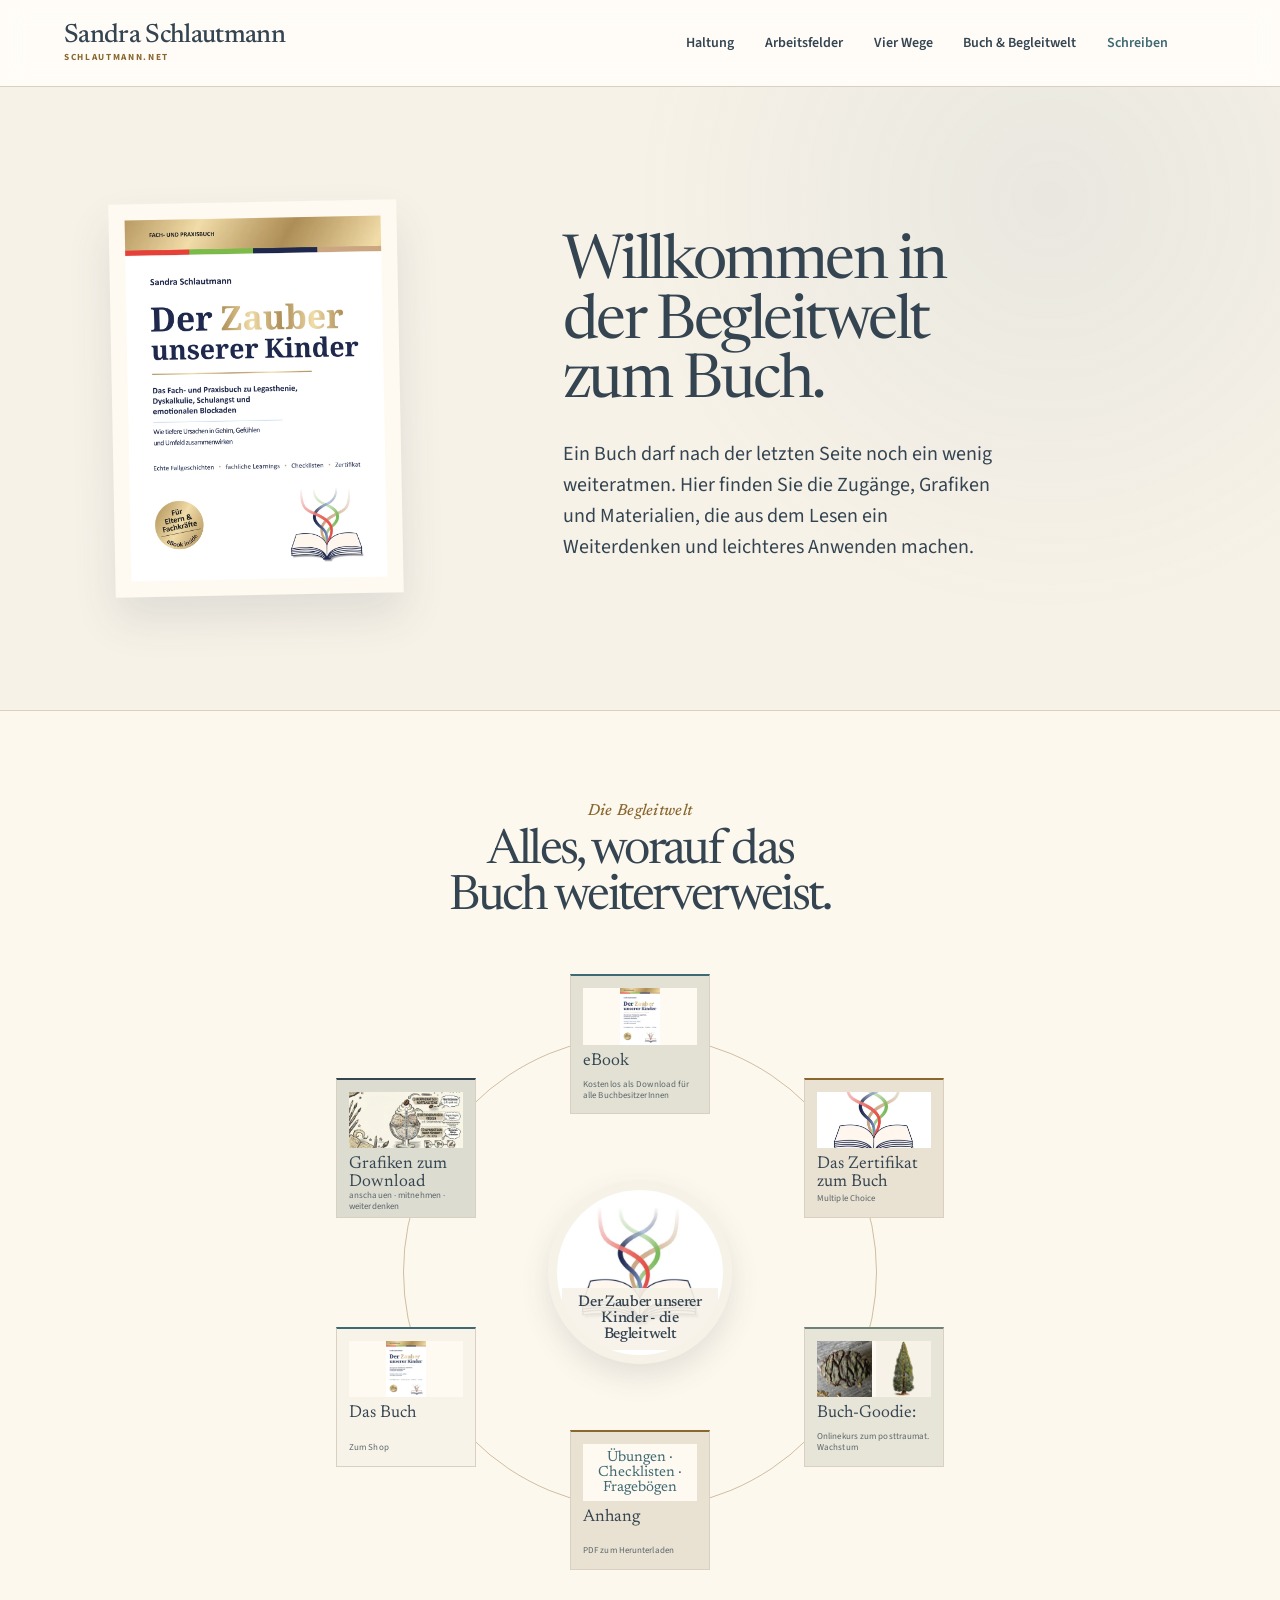
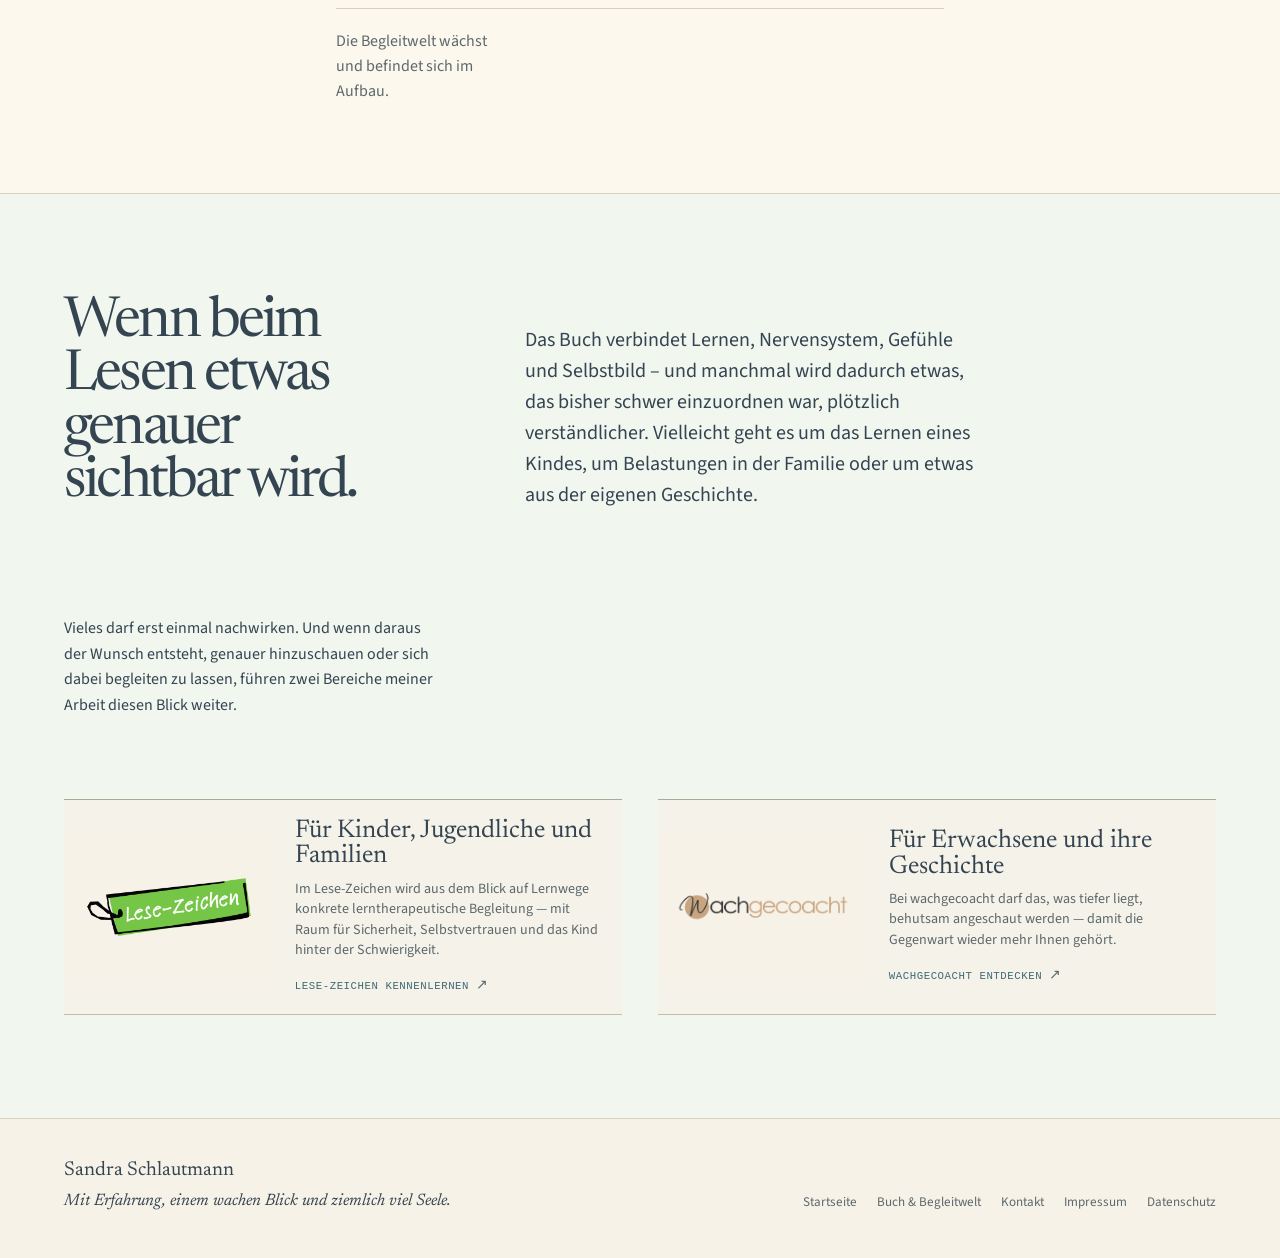
==== zauber/index.html @ df4f95ed "Preview from develop 9ad2116" ====
<!DOCTYPE html>
<html lang="de">
  <head>
    <meta name="robots" content="noindex,nofollow,noarchive">
    <meta charset="utf-8">
    <meta name="viewport" content="width=device-width, initial-scale=1">
    <meta name="description" content="Willkommen in der Begleitwelt zu „Der Zauber unserer Kinder“: eBook, Zertifikat, Onlinekurs, Anhang und Grafiken zum Download.">
    <meta name="theme-color" content="#f7f2e8">
    <link rel="canonical" href="https://schlautmann.net/zauber/">
    <title>Die Begleitwelt zum Buch · Sandra Schlautmann</title>
    <link rel="icon" href="data:image/svg+xml,%3Csvg xmlns='http://www.w3.org/2000/svg' viewBox='0 0 64 64'%3E%3Crect width='64' height='64' fill='%23f7f2e8'/%3E%3Ctext x='32' y='43' text-anchor='middle' font-family='Georgia,serif' font-size='38' fill='%23344551'%3ES%3C/text%3E%3C/svg%3E">
    <link rel="stylesheet" href="../styles.css">
  </head>
  <body>
    <a class="skip-link" href="#main-content">Zum Inhalt springen</a>

    <header class="site-header" data-header>
      <div class="container header-inner">
        <a class="wordmark" href="../index.html" aria-label="Sandra Schlautmann, Startseite">
          <span class="wordmark-name">Sandra Schlautmann</span>
          <span class="wordmark-domain">schlautmann.net</span>
        </a>
        <nav class="site-nav" id="primary-navigation" data-nav aria-label="Hauptnavigation">
          <a href="../index.html#haltung">Haltung</a>
          <a href="../index.html#arbeitsfelder">Arbeitsfelder</a>
          <a href="../index.html#pfade">Vier Wege</a>
          <a href="./" aria-current="page">Buch &amp; Begleitwelt</a>
          <a class="nav-contact" href="../index.html#kontakt">Schreiben</a>
        </nav>
        <div class="header-tools">
          <button class="menu-toggle" type="button" data-menu-toggle aria-expanded="false" aria-controls="primary-navigation" aria-label="Menü öffnen">
            <svg class="icon icon-menu" aria-hidden="true" viewBox="0 0 24 24" fill="none"><path d="M4 7h16M4 12h16M4 17h16"/></svg>
          </button>
        </div>
      </div>
    </header>

    <main id="main-content" class="zauber-page zauber-companion-page">
      <section class="zauber-welcome" aria-labelledby="welcome-title">
        <div class="container zauber-welcome-grid">
          <figure class="zauber-welcome-cover">
            <a href="../buch.html" aria-label="Zur Buchvorstellung von Der Zauber unserer Kinder">
              <img src="../assets/buchcover-vorderseite.webp" width="900" height="1270" fetchpriority="high" alt="Buchcover: Der Zauber unserer Kinder">
            </a>
          </figure>
          <div class="zauber-welcome-copy">
            <h1 id="welcome-title">Willkommen in der Begleitwelt zum Buch.</h1>
            <p class="lead-copy">Ein Buch darf nach der letzten Seite noch ein wenig weiteratmen. Hier finden Sie die Zugänge, Grafiken und Materialien, die aus dem Lesen ein Weiterdenken und leichteres Anwenden machen.</p>
          </div>
        </div>
      </section>

      <section class="zauber-circle-section section-rule" id="begleitwelt" aria-labelledby="circle-title">
        <div class="container">
          <div class="zauber-circle-heading">
            <p class="section-label">Die Begleitwelt</p>
            <h2 id="circle-title">Alles, worauf das Buch weiterverweist.</h2>
          </div>

          <nav class="zauber-orbit zauber-orbit--filled" aria-label="Begleitwelt zum Buch">
            <div class="zauber-orbit-center zauber-orbit-center--graphic">
              <img src="../assets/zauber/vier-pfade-buch.webp" width="900" height="900" alt="Skizziertes Buch mit vier bunten Pfaden aus dem Buchcover.">
              <span>Der Zauber unserer Kinder - die Begleitwelt</span>
            </div>

            <a class="zauber-orbit-tile zauber-orbit-tile--ebook" href="#ebook-status">
              <span class="zauber-orbit-media zauber-orbit-media--cover"><img src="../assets/buchcover-vorderseite.webp" width="900" height="1270" alt="Buchcover als Gestaltung für das eBook"></span>
              <span class="zauber-orbit-copy"><strong>eBook</strong><small>Kostenlos als Download für alle BuchbesitzerInnen</small></span>
            </a>

            <a class="zauber-orbit-tile zauber-orbit-tile--graphics" href="grafiken/">
              <span class="zauber-orbit-media"><img src="../assets/zauber/eisbecher.webp" width="1280" height="691" alt="Eisbecher-Grafik als Beispiel für die Buchgrafiken zum Download"></span>
              <span class="zauber-orbit-copy"><strong>Grafiken zum Download</strong><small>anschauen · mitnehmen · weiterdenken</small></span>
            </a>

            <a class="zauber-orbit-tile zauber-orbit-tile--certificate" href="zertifikat/">
              <span class="zauber-orbit-media"><img src="../assets/zauber/vier-pfade-zertifikat.webp" width="900" height="900" alt="Skizziertes Buch mit vier bunten Pfaden und vier Fragezeichen für das Zertifikat zum Buch."></span>
              <span class="zauber-orbit-copy"><strong>Das Zertifikat zum Buch</strong><small>Multiple Choice</small></span>
            </a>

            <a class="zauber-orbit-tile zauber-orbit-tile--growth" href="posttraumatisches-wachstum/" aria-label="Buch-Goodie: Onlinekurs zum posttraumat. Wachstum">
              <span class="zauber-orbit-media zauber-orbit-media--duo">
                <img src="../assets/zauber/mammutbaum-zapfen.webp" width="900" height="900" alt="Mammutbaumzapfen mit Samen">
                <img src="../assets/zauber/mammutbaum.webp" width="900" height="900" alt="Historische Illustration eines Riesenmammutbaums">
              </span>
              <span class="zauber-orbit-copy"><strong>Buch-Goodie:</strong><small>Onlinekurs zum posttraumat. Wachstum</small></span>
            </a>

            <a class="zauber-orbit-tile zauber-orbit-tile--appendix" href="anhang/">
              <span class="zauber-orbit-media zauber-orbit-media--words" aria-hidden="true">Übungen · Checklisten · Fragebögen</span>
              <span class="zauber-orbit-copy"><strong>Anhang</strong><small>PDF zum Herunterladen</small></span>
            </a>

            <a class="zauber-orbit-tile zauber-orbit-tile--book" href="https://shop.tredition.com/booktitle/der-zauber-unserer-kinder/W-691-632-919" target="_blank" rel="noopener noreferrer">
              <span class="zauber-orbit-media zauber-orbit-media--cover"><img src="../assets/buchcover-vorderseite.webp" width="900" height="1270" alt="Buchcover von Der Zauber unserer Kinder"></span>
              <span class="zauber-orbit-copy"><strong>Das Buch</strong><small>Zum Shop</small></span>
            </a>
          </nav>

          <div class="zauber-circle-status" id="ebook-status">
            <p>Die Begleitwelt wächst und befindet sich im Aufbau.</p>
          </div>
        </div>
      </section>

      <section class="zauber-partners section-rule" aria-labelledby="partners-title">
        <div class="container">
          <div class="zauber-partners-heading">
            <h2 id="partners-title">Wenn beim Lesen etwas genauer sichtbar wird.</h2>
            <p class="lead-copy">Das Buch verbindet Lernen, Nervensystem, Gefühle und Selbstbild – und manchmal wird dadurch etwas, das bisher schwer einzuordnen war, plötzlich verständlicher. Vielleicht geht es um das Lernen eines Kindes, um Belastungen in der Familie oder um etwas aus der eigenen Geschichte.</p>
            <p class="zauber-partners-note">Vieles darf erst einmal nachwirken. Und wenn daraus der Wunsch entsteht, genauer hinzuschauen oder sich dabei begleiten zu lassen, führen zwei Bereiche meiner Arbeit diesen Blick weiter.</p>
          </div>

          <div class="zauber-partner-grid">
            <a class="zauber-partner" href="https://lese-zeichen.com/" target="_blank" rel="noopener noreferrer">
              <span class="zauber-partner-logo"><img src="../assets/partners/lese-zeichen-logo.png" width="600" height="250" alt="Logo Lese-Zeichen"></span>
              <span class="zauber-partner-copy"><strong>Für Kinder, Jugendliche und Familien</strong><span>Im Lese-Zeichen wird aus dem Blick auf Lernwege konkrete lerntherapeutische Begleitung — mit Raum für Sicherheit, Selbstvertrauen und das Kind hinter der Schwierigkeit.</span><em>Lese-Zeichen kennenlernen <span aria-hidden="true">↗</span></em></span>
            </a>
            <a class="zauber-partner" href="https://wachgecoacht.de/" target="_blank" rel="noopener noreferrer">
              <span class="zauber-partner-logo"><img src="../assets/partners/wachgecoacht-logo.png" width="765" height="144" alt="Logo wachgecoacht"></span>
              <span class="zauber-partner-copy"><strong>Für Erwachsene und ihre Geschichte</strong><span>Bei wachgecoacht darf das, was tiefer liegt, behutsam angeschaut werden — damit die Gegenwart wieder mehr Ihnen gehört.</span><em>wachgecoacht entdecken <span aria-hidden="true">↗</span></em></span>
            </a>
          </div>
        </div>
      </section>
    </main>

    <footer class="site-footer">
      <div class="container footer-inner">
        <div><span class="footer-wordmark">Sandra Schlautmann</span><span class="footer-note">Mit Erfahrung, einem wachen Blick und ziemlich viel Seele.</span></div>
        <nav aria-label="Fußnavigation" class="footer-nav"><a href="../index.html">Startseite</a><a href="./" aria-current="page">Buch &amp; Begleitwelt</a><a href="../index.html#kontakt">Kontakt</a><a href="../impressum.html">Impressum</a><a href="../datenschutz.html">Datenschutz</a></nav>
      </div>
    </footer>
    <script type="module" src="../script.js"></script>
  </body>
</html>
---- styles.css ----
@import url("colors_and_type.css");

:root {
  --display: var(--font-display);
  --body: var(--font-body);
  --content-width: min(var(--content-max), calc(100% - 2 * clamp(1.25rem, 5vw, 5rem)));
  --section-space: clamp(4.5rem, 10vw, 9rem);
  --hairline: 1px solid var(--border);
  --reading-width: 68ch;
  --focus: var(--focus-ring);
}

html {
  scroll-behavior: smooth;
  scroll-padding-top: 6rem;
  background: var(--bg);
}

body {
  min-width: 320px;
  background: var(--bg);
  color: var(--fg);
  overflow-x: hidden;
  -webkit-font-smoothing: antialiased;
}

::selection {
  background: var(--accent);
  color: var(--on-accent);
}

img {
  max-width: 100%;
}

button,
a,
input,
textarea {
  -webkit-tap-highlight-color: transparent;
}

button {
  cursor: pointer;
}

.container {
  width: var(--content-width);
  margin-inline: auto;
}

.skip-link {
  position: fixed;
  z-index: 100;
  top: 0.75rem;
  left: 1rem;
  padding: 0.7rem 1rem;
  background: var(--fg);
  color: var(--bg);
  font-weight: 700;
  transform: translateY(-150%);
  transition: transform var(--transition-fast);
}

.skip-link:focus {
  transform: translateY(0);
}

.icon {
  display: inline-block;
  width: 1.15rem;
  height: 1.15rem;
  fill: none;
  stroke: currentColor;
  stroke-linecap: round;
  stroke-linejoin: round;
  stroke-width: 1.6;
  flex: 0 0 auto;
}

.icon-arrow {
  width: 1rem;
  height: 1rem;
  transition: transform var(--transition-fast);
}

.section-rule {
  border-top: var(--hairline);
}

.site-header {
  position: sticky;
  z-index: 20;
  top: 0;
  background: color-mix(in oklch, var(--bg) 94%, transparent);
  border-bottom: var(--hairline);
  backdrop-filter: blur(14px);
}

.header-inner {
  min-height: 5.1rem;
  display: flex;
  align-items: center;
  gap: clamp(1.2rem, 4vw, 3rem);
}

.wordmark {
  display: inline-flex;
  flex-direction: column;
  gap: 0.22rem;
  color: var(--fg);
  text-decoration: none;
  line-height: 1;
  margin-right: auto;
}

.wordmark-name {
  font-family: var(--display);
  font-size: clamp(1.25rem, 2.2vw, 1.65rem);
  font-weight: 500;
  letter-spacing: -0.025em;
}

.wordmark-domain {
  color: var(--gold);
  font-size: 0.58rem;
  font-weight: 700;
  letter-spacing: 0.18em;
  text-transform: uppercase;
}

.site-nav {
  display: flex;
  align-items: center;
  gap: clamp(1rem, 2.4vw, 2rem);
  font-size: 0.875rem;
  font-weight: 600;
}

.site-nav a,
.footer-nav a {
  color: inherit;
  text-decoration: none;
  text-underline-offset: 0.3em;
}

.site-nav a:not(.nav-contact):hover,
.site-nav a:not(.nav-contact):focus-visible,
.footer-nav a:hover,
.footer-nav a:focus-visible {
  color: var(--accent);
  text-decoration: underline;
}

.nav-contact {
  color: var(--accent) !important;
}

.nav-contact:hover,
.nav-contact:focus-visible {
  text-decoration: underline;
  text-underline-offset: 0.3em;
}

.header-tools {
  display: flex;
  align-items: center;
  gap: 0.35rem;
}

.menu-toggle {
  display: inline-flex;
  min-width: 2.75rem;
  min-height: 2.75rem;
  align-items: center;
  justify-content: center;
  gap: 0.4rem;
  border: 0;
  background: transparent;
  color: var(--muted);
}

.menu-toggle:hover,
.menu-toggle:focus-visible {
  color: var(--accent);
}

.menu-toggle {
  display: none;
}

.hero {
  position: relative;
  overflow: hidden;
}

.hero-grid {
  display: grid;
  grid-template-columns: minmax(0, 0.95fr) minmax(20rem, 1.05fr);
  min-height: min(48rem, calc(100vh - 5.1rem));
  border-inline: var(--hairline);
}

.hero-copy {
  display: flex;
  flex-direction: column;
  justify-content: center;
  padding: clamp(3.5rem, 6vw, 6.5rem) clamp(2rem, 3.5vw, 3.5rem) clamp(3.5rem, 6vw, 5.5rem);
  background: var(--surface);
}

.hero-context {
  max-width: none;
  margin: 0 0 1.6rem;
  color: var(--accent);
  font-size: var(--text-xs);
  font-weight: 700;
  letter-spacing: 0.17em;
  line-height: 1.3;
  text-transform: uppercase;
}

.hero h1 {
  max-width: 11ch;
  margin: 0;
  color: var(--fg);
  font-size: clamp(3.15rem, 5vw, 4.9rem);
  line-height: 0.94;
  letter-spacing: -0.045em;
}

.hero-lead {
  max-width: 35rem;
  margin: clamp(1.6rem, 3vw, 2.3rem) 0 0;
  color: var(--muted);
  font-size: clamp(1.08rem, 1.7vw, 1.27rem);
  line-height: 1.5;
}

.hero-thesis {
  max-width: 35rem;
  margin: clamp(1.5rem, 2.5vw, 2rem) 0 0;
  color: var(--accent-hover);
  font-family: var(--display);
  font-size: clamp(1.3rem, 2vw, 1.7rem);
  font-weight: 500;
  line-height: 1.25;
}

.hero-thesis + .hero-lead {
  margin-top: 1rem;
}

.hero-actions {
  display: flex;
  flex-wrap: wrap;
  align-items: center;
  gap: 1.4rem;
  margin-top: 2.4rem;
}

.button {
  min-height: 3rem;
  display: inline-flex;
  align-items: center;
  justify-content: center;
  gap: 0.85rem;
  padding: 0.72rem 1.2rem;
  border: 1px solid transparent;
  border-radius: var(--radius-none);
  font-size: 0.9rem;
  font-weight: 700;
  line-height: 1.1;
  text-decoration: none;
  transition: background var(--transition-fast), border-color var(--transition-fast), color var(--transition-fast), transform var(--transition-fast);
}

.button-primary {
  background: var(--accent);
  color: var(--on-accent);
}

.button-primary:hover,
.button-primary:focus-visible {
  background: var(--accent-hover);
  border-color: var(--accent-hover);
}

.button:hover .icon-arrow,
.button:focus-visible .icon-arrow,
.field-row:hover .icon-arrow,
.field-row:focus-visible .icon-arrow {
  transform: translateX(0.25rem);
}

.text-link {
  color: var(--fg);
  font-size: 0.92rem;
  font-weight: 700;
  text-underline-offset: 0.38em;
  text-decoration-thickness: 1px;
}

.text-link:hover,
.text-link:focus-visible {
  color: var(--accent);
  text-decoration-thickness: 2px;
}

.hero-signature {
  display: flex;
  align-items: center;
  gap: 0.8rem;
  margin-top: clamp(2.5rem, 4vw, 4rem);
  color: var(--fg);
  font-family: var(--display);
  font-size: clamp(1.05rem, 1.35vw, 1.2rem);
  font-style: italic;
  font-weight: 500;
  line-height: 1.3;
}

.signature-line {
  display: inline-block;
  width: 2.5rem;
  height: 1px;
  background: var(--gold);
}

.hero-portrait {
  position: relative;
  min-height: 34rem;
  margin: 0;
  overflow: hidden;
  background: var(--color-ink);
}

.hero-portrait img {
  position: absolute;
  inset: 0;
  width: 100%;
  height: 100%;
  display: block;
  object-fit: cover;
  /* Linke Originalkante bleibt sichtbar; Überstand wird rechts beschnitten. */
  object-position: left center;
  filter: saturate(0.84) contrast(0.98);
}

.hero-portrait::after {
  position: absolute;
  inset: 0;
  content: "";
  pointer-events: none;
  background: linear-gradient(110deg, color-mix(in oklch, var(--color-ink) 11%, transparent), transparent 35%);
}

.hero-portrait figcaption {
  position: absolute;
  right: 1.35rem;
  bottom: 1.3rem;
  padding: 0.55rem 0.7rem;
  background: var(--surface);
  color: var(--fg);
  font-size: 0.66rem;
  font-weight: 700;
  letter-spacing: 0.14em;
  text-transform: uppercase;
}

.stance,
.fields,
.paths,
.book,
.contact {
  padding-block: var(--section-space);
}

.stance-grid {
  display: grid;
  grid-template-columns: minmax(8rem, 0.75fr) minmax(0, 1.35fr) minmax(16rem, 0.9fr);
  gap: clamp(2rem, 5vw, 5.5rem);
  align-items: start;
}

.section-label {
  max-width: none;
  margin: 0;
  color: var(--gold);
  font-size: var(--text-xs);
  font-weight: 700;
  letter-spacing: 0.18em;
  line-height: 1.25;
  text-transform: uppercase;
}

.stance h2,
.section-heading h2,
.book h2,
.contact h2 {
  margin: 0.6rem 0 0;
  color: var(--fg);
  font-size: clamp(2.5rem, 5vw, 4.5rem);
  line-height: 0.96;
  letter-spacing: -0.045em;
}

h2 em {
  font-weight: 400;
}

.lead-copy {
  max-width: 42rem;
  margin: 1.7rem 0 0;
  color: var(--fg);
  font-size: clamp(1.1rem, 1.7vw, 1.25rem);
  line-height: 1.55;
}

.pullquote {
  max-width: 22rem;
  margin: 0;
  padding: 0 0 0 1.5rem;
  border-left: 1px solid var(--gold);
  color: var(--fg);
  font-family: var(--display);
  font-size: clamp(1.55rem, 2.7vw, 2.15rem);
  line-height: 1.18;
}

.split-heading,
.paths-heading {
  display: grid;
  grid-template-columns: minmax(0, 1.15fr) minmax(18rem, 0.85fr);
  gap: 3rem;
  align-items: end;
}

.section-heading > p,
.paths-heading > p {
  max-width: 34ch;
  justify-self: end;
  margin: 0 0 0.3rem;
  color: var(--muted);
  font-size: 1.07rem;
  line-height: 1.55;
}

.field-list {
  margin-top: clamp(3rem, 6vw, 5.5rem);
  border-top: var(--hairline);
}

.field-row {
  display: grid;
  grid-template-columns: 2.3rem minmax(13rem, 0.8fr) minmax(16rem, 1.25fr) 2rem;
  gap: 1.5rem;
  align-items: center;
  min-height: 7.25rem;
  border-bottom: var(--hairline);
  color: var(--fg);
  text-decoration: none;
  transition: color var(--transition-fast), background var(--transition-fast), transform var(--transition-fast);
}

.field-row:hover,
.field-row:focus-visible {
  transform: translateX(0.35rem);
  background: color-mix(in oklch, var(--surface) 70%, var(--bg));
  color: var(--accent);
}

.field-mark {
  width: 2rem;
  height: 3px;
}

.field-mark-green { background: var(--path-neurobiologie); }
.field-mark-yellow { background: var(--gold); }
.field-mark-gold { background: var(--path-emotionen); }

.field-name {
  font-family: var(--display);
  font-size: clamp(1.45rem, 2.5vw, 2rem);
  font-weight: 400;
  line-height: 1.05;
}

.field-phase {
  color: var(--gold);
  font-size: var(--text-xs);
  font-weight: 700;
  letter-spacing: 0.14em;
  line-height: 1.35;
  text-transform: uppercase;
}

.field-description {
  max-width: 37ch;
  color: var(--muted);
  font-size: 1rem;
  line-height: 1.45;
}

.field-cta {
  color: var(--fg);
  font-size: 0.9rem;
  font-weight: 700;
  text-decoration: underline;
  text-decoration-thickness: 1px;
  text-underline-offset: 0.35em;
}

.field-row:hover .field-description,
.field-row:focus-visible .field-description {
  color: var(--fg);
}

.field-arrow {
  justify-self: end;
}

/* Accepted editorial three-column treatment for the work fields. */
.field-list--columns {
  display: grid;
  grid-template-columns: repeat(3, minmax(0, 1fr));
  gap: 0;
}

.field-list--columns .field-row {
  position: relative;
  display: flex;
  min-width: 0;
  min-height: 25rem;
  flex-direction: column;
  align-items: flex-start;
  justify-content: flex-start;
  gap: 1.25rem;
  padding: 1.5rem clamp(1rem, 2vw, 2rem) 1.75rem 0;
  border-bottom: 1px solid var(--border);
  border-right: 1px solid var(--border);
}

.field-list--columns .field-row + .field-row {
  padding-left: clamp(1rem, 2vw, 2rem);
}

.field-list--columns .field-row:last-child {
  border-right: 0;
  padding-right: 0;
  background: color-mix(in oklch, var(--gold) 7%, transparent);
}

.field-list--columns .field-description {
  max-width: 26ch;
  color: var(--color-field-muted);
}

.field-list--columns .field-cta {
  margin-top: auto;
  padding-right: 2.25rem;
}

.field-list--columns .field-arrow {
  position: absolute;
  right: clamp(1rem, 2vw, 2rem);
  bottom: 2rem;
}

@media (max-width: 759px) {
  .field-list--columns,
  .field-list--columns .field-row {
    display: block;
  }

  .field-list--columns .field-row,
  .field-list--columns .field-row + .field-row {
    min-height: 0;
    padding: 1.25rem 0;
    border-right: 0;
  }

  .field-list--columns .field-row:last-child {
    padding-inline: 1rem;
  }

  .field-list--columns .field-phase {
    display: block;
    margin: 0.85rem 0 0.55rem;
  }

  .field-list--columns .field-name,
  .field-list--columns .field-description {
    display: block;
  }

  .field-list--columns .field-description {
    margin-top: 0.75rem;
  }

  .field-list--columns .field-cta {
    display: inline-block;
    margin-top: 1.25rem;
  }

  .field-list--columns .field-arrow {
    position: absolute;
    right: 0;
    bottom: 1.65rem;
    float: none;
    margin: 0;
  }

  .field-list--columns .field-row:last-child .field-arrow {
    right: 1rem;
  }
}

.path-map {
  position: relative;
  margin-top: clamp(3.25rem, 6vw, 5.5rem);
  border-block: var(--hairline);
}

.path-rail {
  position: absolute;
  z-index: 0;
  top: 2.1rem;
  right: 3rem;
  bottom: 2.1rem;
  left: 3rem;
  display: grid;
  grid-template-columns: repeat(4, 1fr);
  pointer-events: none;
}

.path-rail span {
  border-top: 1px solid var(--border);
  transform: translateY(1rem);
}

.path-rail span:nth-child(1) { border-color: var(--path-wissen); }
.path-rail span:nth-child(2) { border-color: var(--path-neurobiologie); }
.path-rail span:nth-child(3) { border-color: var(--path-mentales); }
.path-rail span:nth-child(4) { border-color: var(--path-emotionen); }

.path-tabs {
  position: relative;
  z-index: 1;
  display: grid;
  grid-template-columns: repeat(4, 1fr);
}

.path-tab {
  min-height: 8.25rem;
  display: flex;
  flex-direction: column;
  align-items: flex-start;
  justify-content: end;
  gap: 0.38rem;
  padding: 1.5rem 1.25rem 1.25rem;
  border: 0;
  border-right: var(--hairline);
  background: transparent;
  color: var(--muted);
  text-align: left;
  transition: background var(--transition-fast), color var(--transition-fast);
}

.path-tab:last-child {
  border-right: 0;
}

.path-tab::before {
  width: 2.1rem;
  height: 3px;
  margin-bottom: auto;
  background: var(--border);
  content: "";
}

.path-tab[data-path="wissen"]::before { background: var(--path-wissen); }
.path-tab[data-path="neurobiologie"]::before { background: var(--path-neurobiologie); }
.path-tab[data-path="mentales"]::before { background: var(--path-mentales); }
.path-tab[data-path="emotionen"]::before { background: var(--path-emotionen); }

.path-tab:hover,
.path-tab:focus-visible,
.path-tab.is-active {
  background: var(--surface);
  color: var(--fg);
}

.path-tab span {
  font-family: var(--display);
  font-size: clamp(1.2rem, 2vw, 1.55rem);
  line-height: 1;
}

.path-tab small {
  font-size: 0.8rem;
  line-height: 1.2;
}

.path-panels {
  position: relative;
  z-index: 1;
  min-height: 14rem;
  border-top: var(--hairline);
}

.path-panel {
  display: grid;
  grid-template-columns: minmax(10rem, 0.6fr) minmax(14rem, 1fr) minmax(17rem, 1fr);
  gap: 2rem;
  align-items: start;
  padding: clamp(2rem, 5vw, 4rem) clamp(1.25rem, 3vw, 3rem);
  background: var(--surface);
}

.path-panel[hidden] {
  display: none;
}

.panel-kicker {
  color: var(--muted);
  font-size: var(--text-xs);
  font-weight: 700;
  letter-spacing: 0.14em;
  text-transform: uppercase;
}

.path-panel h3 {
  max-width: 14ch;
  margin: 0;
  font-size: clamp(1.75rem, 3.1vw, 2.7rem);
  line-height: 1;
}

.path-panel p {
  max-width: 40ch;
  margin: 0;
  color: var(--muted);
  line-height: 1.55;
}

.path-context {
  position: relative;
  z-index: 1;
  display: flex;
  flex-wrap: wrap;
  gap: 0.65rem 1.5rem;
  padding: 1.2rem 1.25rem 1.35rem;
  border-top: var(--hairline);
  color: var(--muted);
  font-size: 0.86rem;
}

.path-context span::before {
  margin-right: 0.5rem;
  color: var(--gold);
  content: "·";
}

.path-note {
  max-width: 58ch;
  margin: 1.25rem 0 0 auto;
  color: var(--muted);
  font-size: 0.82rem;
}

.path-note span,
.status-dot + span,
.book-meta span:last-child,
.form-note span,
.footer-nav span {
  color: var(--accent);
}

.book {
  background: var(--surface);
}

.book-grid {
  display: grid;
  grid-template-columns: minmax(14rem, 0.7fr) minmax(0, 1.3fr);
  gap: clamp(3rem, 9vw, 10rem);
  align-items: center;
}

.book-cover {
  max-width: 20rem;
  margin: 0 auto;
  padding: 1rem;
}

.book-cover img {
  display: block;
  width: 100%;
  height: auto;
  box-shadow: var(--shadow-book);
}

.book-copy {
  max-width: 47rem;
}

.book-copy > p:not(.section-label) {
  max-width: 48ch;
  color: var(--muted);
  font-size: 1.04rem;
  line-height: 1.6;
}

.book-copy .lead-copy {
  color: var(--fg);
}

.book-copy .book-subtitle {
  max-width: 42ch;
  margin: 1.4rem 0 0;
  color: var(--gold);
  font-size: 0.84rem;
  font-weight: 700;
  letter-spacing: 0.07em;
  line-height: 1.45;
  text-transform: uppercase;
}

.book-meta {
  display: flex;
  align-items: center;
  gap: 0.8rem;
  margin: 2rem 0 1.6rem;
  color: var(--muted);
  font-size: 0.8rem;
  font-weight: 700;
  letter-spacing: 0.08em;
  text-transform: uppercase;
}

.book-meta-line {
  display: inline-block;
  width: 2.4rem;
  height: 1px;
  background: var(--gold);
}

.button-muted {
  border-color: var(--border);
  background: transparent;
  color: var(--muted);
  cursor: not-allowed;
}

.contact-grid {
  display: grid;
  grid-template-columns: minmax(0, 0.9fr) minmax(20rem, 1.1fr);
  gap: clamp(3rem, 10vw, 10rem);
  align-items: start;
}

.contact-status {
  display: flex;
  align-items: center;
  gap: 0.65rem;
  margin-top: 2rem;
  color: var(--muted);
  font-size: 0.85rem;
  font-weight: 700;
  letter-spacing: 0.08em;
  text-transform: uppercase;
}

.status-dot {
  width: 0.55rem;
  height: 0.55rem;
  display: inline-block;
  border-radius: 50%;
  background: var(--gold);
}

.contact-form {
  padding-top: 0.5rem;
}

.form-row {
  display: grid;
  gap: 0.5rem;
  margin-bottom: 1.35rem;
}

.form-row label {
  font-size: 0.9rem;
  font-weight: 700;
}

.form-row input,
.form-row textarea {
  width: 100%;
  min-height: 3rem;
  border: 1px solid var(--border);
  border-radius: var(--radius-functional);
  background: var(--surface);
  color: var(--fg);
  padding: 0.7rem 0.85rem;
  line-height: 1.45;
  transition: border-color var(--transition-fast), background var(--transition-fast);
}

.form-row textarea {
  min-height: 8rem;
  resize: vertical;
}

.form-row input:hover,
.form-row textarea:hover,
.form-row input:focus,
.form-row textarea:focus {
  border-color: var(--accent);
}

.contact-form .button {
  margin-top: 0.5rem;
}

.form-note,
.form-feedback {
  max-width: 48ch;
  margin: 1rem 0 0;
  color: var(--muted);
  font-size: 0.82rem;
  line-height: 1.45;
}

.form-note {
  margin-block: var(--space-4);
}

.form-feedback {
  min-height: 1.4em;
  color: var(--accent);
  font-weight: 700;
}

.site-footer {
  border-top: var(--hairline);
  padding-block: 2.2rem 2.8rem;
}

.footer-inner {
  display: flex;
  align-items: end;
  justify-content: space-between;
  gap: 2rem;
}

.footer-inner > div {
  display: flex;
  flex-direction: column;
  gap: 0.35rem;
}

.footer-wordmark {
  font-family: var(--display);
  font-size: 1.25rem;
}

.footer-note {
  max-width: 32rem;
  color: var(--fg);
  font-family: var(--display);
  font-size: clamp(1rem, 1.3vw, 1.15rem);
  font-style: italic;
  line-height: 1.3;
}

.footer-nav {
  display: flex;
  flex-wrap: wrap;
  justify-content: end;
  gap: 0.55rem 1.25rem;
  color: var(--muted);
  font-size: 0.82rem;
}

.footer-pending {
  color: var(--muted);
}

.legal-main {
  background: var(--canvas);
}

.legal-hero {
  padding-block: clamp(4.5rem, 10vw, 8.5rem);
  background: var(--canvas);
}

.legal-hero-inner {
  display: block;
}

.legal-hero-rule {
  display: block;
  width: min(100%, 7rem);
  height: 1px;
  margin-top: 1rem;
  background: var(--gold);
}

.legal-hero h1 {
  max-width: 10ch;
  margin: 0;
  color: var(--accent);
  font-size: clamp(3.2rem, 7vw, 6rem);
  font-weight: 400;
  line-height: 0.95;
  letter-spacing: -0.04em;
}

.legal-lead {
  max-width: 39rem;
  margin: clamp(1.4rem, 3vw, 2.2rem) 0 0;
  color: var(--fg);
  font-family: var(--display);
  font-size: clamp(1.25rem, 2.1vw, 1.7rem);
  line-height: 1.3;
}

.legal-body {
  padding-block: clamp(4.5rem, 9vw, 8rem);
  background: var(--surface);
}

.legal-layout {
  display: block;
}

.legal-aside {
  max-width: 14rem;
  padding-top: 0.85rem;
  border-top: 1px solid var(--gold);
}

.legal-aside-title {
  margin: 0;
  color: var(--accent);
  font-size: 0.9rem;
  font-weight: 700;
  letter-spacing: 0.04em;
}

.legal-aside p:last-child {
  margin-top: 1rem;
  color: var(--muted);
  font-size: 0.92rem;
  line-height: 1.55;
}

.legal-copy {
  max-width: 49rem;
  margin-inline: auto;
}

.legal-block + .legal-block {
  margin-top: clamp(3.5rem, 7vw, 6rem);
  padding-top: clamp(3rem, 6vw, 5rem);
  border-top: var(--hairline);
}

.legal-block h2 {
  max-width: 20ch;
  margin: 0;
  color: var(--fg);
  font-size: clamp(1.7rem, 3vw, 2.45rem);
  font-weight: 400;
  line-height: 1.1;
  letter-spacing: -0.018em;
}

.legal-block p,
.legal-block address,
.legal-list {
  max-width: 64ch;
  margin: 1.35rem 0 0;
  color: var(--muted);
  font-size: 1.03rem;
  line-height: 1.65;
}

.legal-block address {
  color: var(--fg);
  font-style: normal;
}

.legal-block strong {
  color: var(--fg);
}

.legal-block a {
  color: var(--accent);
  font-weight: 600;
  text-underline-offset: 0.22em;
}

.legal-block a:hover,
.legal-block a:focus-visible {
  color: var(--accent-hover);
}

.legal-list {
  padding-left: 1.35rem;
}

.legal-list li + li {
  margin-top: 0.7rem;
}

.legal-note {
  padding: 1.2rem 1.35rem;
  border-top: 1px solid var(--gold);
  background: color-mix(in oklch, var(--gold) 7%, var(--surface));
  color: var(--fg) !important;
  font-size: 0.92rem !important;
}

.privacy-copy > p,
.privacy-copy > ul,
.privacy-copy > ol {
  max-width: 68ch;
  margin: 1.2rem auto 0;
  color: var(--muted);
  font-size: 1.03rem;
  line-height: 1.65;
}

.privacy-copy > h3 {
  max-width: 68ch;
  margin: clamp(3.5rem, 7vw, 6rem) auto 0;
  padding-top: clamp(2.5rem, 5vw, 4rem);
  border-top: var(--hairline);
  color: var(--fg);
  font-size: clamp(1.7rem, 3vw, 2.45rem);
  font-weight: 400;
  line-height: 1.1;
  letter-spacing: -0.018em;
}

.privacy-copy > h4 {
  max-width: 68ch;
  margin: clamp(2.7rem, 5vw, 4rem) auto 0;
  color: var(--fg);
  font-size: clamp(1.35rem, 2.2vw, 1.8rem);
  font-weight: 500;
  line-height: 1.15;
}

.privacy-copy > h5 {
  max-width: 68ch;
  margin: 2rem auto 0;
  color: var(--fg);
  font-size: 1.08rem;
  font-weight: 700;
  line-height: 1.3;
}

.privacy-copy ul,
.privacy-copy ol {
  padding-left: 1.35rem;
}

.privacy-copy li + li {
  margin-top: 0.7rem;
}

.privacy-copy a {
  color: var(--accent);
  text-underline-offset: 0.22em;
}

.privacy-copy a:hover,
.privacy-copy a:focus-visible {
  color: var(--accent-hover);
}

.site-header {
  background: color-mix(in oklch, var(--surface) 93%, transparent);
}

.header-inner {
  min-height: 5.35rem;
}

.wordmark-domain {
  color: var(--gold);
}

.hero {
  padding-block: clamp(1rem, 2.5vw, 2.25rem);
  background: var(--canvas);
}

.hero-grid {
  grid-template-columns: minmax(21rem, 0.82fr) minmax(0, 1.18fr);
  min-height: min(46rem, calc(100vh - 7.6rem));
  border: var(--hairline);
  background: var(--surface);
}

.hero-portrait {
  margin: clamp(0.8rem, 1.4vw, 1.35rem);
  min-height: 38rem;
}

.hero-copy {
  padding: clamp(3.2rem, 5vw, 5.75rem) clamp(2.25rem, 4.5vw, 5rem);
  border-left: var(--hairline);
}

.hero-context,
.section-label {
  color: var(--gold);
}

.hero h1 {
  max-width: 20ch;
  color: var(--accent);
  font-size: clamp(2.1rem, 2.8vw, 2.9rem);
  line-height: 1.08;
  letter-spacing: -0.02em;
}

.hero-lead {
  max-width: 42rem;
  font-size: clamp(1.04rem, 1.35vw, 1.18rem);
  line-height: 1.62;
}

.hero-signature {
  color: var(--gold);
}

.section-label {
  font-family: var(--display);
  font-size: 1rem;
  font-style: italic;
  font-weight: 500;
  letter-spacing: 0.02em;
  text-transform: none;
}

.stance h2,
.section-heading h2,
.book h2,
.contact h2 {
  max-width: 18ch;
  font-size: clamp(2rem, 3.1vw, 3.05rem);
  font-weight: 400;
  line-height: 1.08;
  letter-spacing: -0.02em;
}

.stance {
  background: var(--surface);
}

.stance-grid {
  grid-template-columns: minmax(10rem, 0.62fr) minmax(0, 1.38fr) minmax(17rem, 0.8fr);
}

.stance-grid > .section-label {
  max-width: 9rem;
  padding-top: 0.9rem;
  border-top: 1px solid var(--gold);
  color: var(--accent);
  font-family: var(--body);
  font-size: 0.88rem;
  font-style: normal;
  font-weight: 700;
  letter-spacing: 0.04em;
  line-height: 1.35;
}

.stance h2 {
  max-width: 22ch;
  color: var(--fg);
  font-size: clamp(1.9rem, 2.65vw, 2.65rem);
  font-weight: 400;
  line-height: 1.1;
  letter-spacing: -0.018em;
}

.pullquote {
  padding: 1.75rem 0 0 1.5rem;
  border-top: 1px solid var(--gold);
  border-left: 0;
  font-size: clamp(1.3rem, 1.8vw, 1.65rem);
  line-height: 1.28;
}

.split-heading,
.paths-heading {
  grid-template-columns: minmax(0, 1.4fr) minmax(18rem, 0.6fr);
}

.section-heading > p,
.paths-heading > p {
  max-width: 38ch;
}

.field-list--columns .field-row {
  min-height: 32rem;
  padding-top: 2rem;
  padding-bottom: 2.25rem;
}

.field-list--columns .field-row:nth-child(1) {
  background: var(--color-lese-pale);
}

.field-list--columns .field-row:nth-child(2) {
  background: var(--color-wach-gold-pale);
}

.field-list--columns .field-row:last-child {
  background: var(--color-book-green-pale);
}

.field-description {
  font-size: 1.02rem;
  line-height: 1.6;
}

.field-phase {
  color: var(--color-gold-deep);
}

.path-map {
  background: var(--surface);
}

.path-panel {
  grid-template-columns: minmax(8rem, 0.45fr) minmax(18rem, 1.15fr) minmax(18rem, 1fr);
}

.path-panel h3 {
  max-width: 23ch;
  font-size: clamp(1.55rem, 2.1vw, 2rem);
  font-weight: 400;
  line-height: 1.14;
}

.book {
  background: color-mix(in oklch, var(--gold) 7%, var(--surface));
}

.book-grid {
  grid-template-columns: minmax(16rem, 0.62fr) minmax(0, 1.38fr);
  gap: clamp(3rem, 8vw, 8rem);
}

.book h2 {
  max-width: 21ch;
  font-size: clamp(1.95rem, 2.8vw, 2.75rem);
}

.book-cover {
  max-width: 22rem;
  padding: clamp(0.8rem, 2vw, 1.4rem);
  border: 1px solid color-mix(in oklch, var(--gold) 45%, var(--border));
  background: color-mix(in oklch, var(--surface) 88%, transparent);
}

.contact {
  background: color-mix(in oklch, var(--accent) 5%, var(--bg));
}

.contact h2 {
  max-width: 19ch;
}

.contact-form {
  padding: clamp(1.5rem, 3vw, 2.5rem);
  border-top: 1px solid var(--gold);
  background: color-mix(in oklch, var(--surface) 88%, transparent);
}

.form-row input,
.form-row textarea {
  background: var(--surface);
}

[data-reveal] {
  animation: rise-in 760ms cubic-bezier(0.16, 1, 0.3, 1) both;
}

@keyframes rise-in {
  from { opacity: 0; transform: translateY(1rem); }
  to { opacity: 1; transform: translateY(0); }
}


@media (max-width: 980px) {
  .site-nav {
    gap: 1.1rem;
  }

  .hero-grid {
    grid-template-columns: minmax(0, 0.86fr) minmax(20rem, 1.14fr);
  }

  .hero-copy {
    padding-inline: clamp(1.6rem, 5vw, 3rem);
  }

  .stance-grid {
    grid-template-columns: minmax(6rem, 0.5fr) minmax(0, 1.25fr);
  }

  .pullquote {
    grid-column: 2;
    max-width: 28rem;
  }

  .field-row {
    grid-template-columns: 2.3rem minmax(11rem, 0.8fr) minmax(12rem, 1.25fr) 2rem;
    gap: 1rem;
  }

  .path-panel {
    grid-template-columns: 0.65fr 1fr 1fr;
    gap: 1.25rem;
  }

  .book-grid {
    gap: clamp(2rem, 6vw, 5rem);
  }
}

@media (max-width: 760px) {
  html {
    scroll-padding-top: 5rem;
  }

  .header-inner {
    min-height: 4.6rem;
  }

  .menu-toggle {
    display: inline-flex;
  }

  .site-nav {
    position: absolute;
    top: calc(100% + 1px);
    right: 0;
    left: 0;
    display: none;
    flex-direction: column;
    align-items: stretch;
    gap: 0;
    padding: 0.6rem var(--gutter, 1.25rem) 1rem;
    border-bottom: var(--hairline);
    background: var(--bg);
    box-shadow: 0 1rem 2rem color-mix(in oklch, var(--color-ink) 10%, transparent);
  }

  .site-nav.is-open {
    display: flex;
  }

  .site-nav a {
    min-height: 3rem;
    display: flex;
    align-items: center;
    border-bottom: 1px solid var(--border);
  }

  .site-nav a:last-child {
    border-bottom: 0;
  }

  .hero-grid {
    display: flex;
    flex-direction: column;
    border-inline: 0;
  }

  .hero-portrait {
    min-height: clamp(16rem, 68vw, 25rem);
    max-height: 28rem;
  }

  .hero-copy {
    min-height: auto;
    padding-block: 3.5rem 3.75rem;
  }

  .hero h1 {
    max-width: 19ch;
    font-size: clamp(1.95rem, 8.2vw, 2.65rem);
  }

  .hero-signature {
    margin-top: 3.5rem;
  }

  .stance-grid,
  .split-heading,
  .paths-heading,
  .book-grid,
  .contact-grid {
    display: block;
  }

  .stance-grid .section-label,
  .section-heading .section-label {
    margin-bottom: 0.3rem;
  }

  .split-heading > p,
  .paths-heading > p {
    max-width: 42ch;
    margin: 1.5rem 0 0;
  }

  .pullquote {
    max-width: 34rem;
    margin-top: 2.5rem;
  }

  .field-row {
    grid-template-columns: 2.3rem minmax(0, 1fr) 1.5rem;
    gap: 0.8rem;
    padding-block: 1.5rem;
  }

  .field-name {
    font-size: 1.55rem;
  }

  .field-description {
    grid-column: 2 / -1;
    grid-row: 2;
    font-size: 0.94rem;
  }

  .field-arrow {
    grid-column: 3;
    grid-row: 1;
  }

  .path-rail {
    display: none;
  }

  .path-rail span {
    border-top: 0;
    border-left: 1px solid var(--border);
    transform: none;
  }

  .path-tabs {
    grid-template-columns: 1fr;
  }

  .path-tab {
    min-height: 5.75rem;
    border-right: 0;
    border-bottom: var(--hairline);
  }

  .path-tab:last-child {
    border-bottom: 0;
  }

  .path-panel {
    display: block;
    min-height: 16rem;
    padding-inline: 1.25rem;
  }

  .path-panel h3 {
    max-width: 18ch;
    margin-top: 1.2rem;
  }

  .path-panel p {
    margin-top: 1.3rem;
  }

  .book-cover {
    max-width: 15rem;
    margin: 0 0 3rem;
    padding: 0.7rem;
  }

  .book-copy .lead-copy {
    margin-top: 1.4rem;
  }

  .contact-grid > div {
    margin-bottom: 3.5rem;
  }

  .footer-inner {
    align-items: start;
    flex-direction: column;
  }

  .footer-nav {
    justify-content: start;
  }
}

@media (max-width: 460px) {
  :root {
    --content-width: calc(100% - 2.5rem);
  }

  .hero-copy {
    padding-inline: 0;
  }

  .hero-portrait {
    margin-inline: 0.8rem;
  }

  .hero-portrait figcaption {
    right: 1.25rem;
  }

  .path-tab {
    min-height: 5.5rem;
    padding: 1rem;
  }

  .path-tab span {
    font-size: 1.12rem;
  }

  .path-tab small {
    max-width: none;
    overflow-wrap: normal;
  }

  .path-context {
    gap: 0.35rem 0.85rem;
    padding-inline: 0.8rem;
  }
}

@media (prefers-reduced-motion: reduce) {
  html {
    scroll-behavior: auto;
  }

  [data-reveal] {
    animation: none;
  }
}

@media (max-width: 760px) {
  .legal-hero-inner,
  .legal-layout {
    display: block;
  }

  .legal-hero-rule {
    margin-bottom: 2.2rem;
  }

  .legal-hero h1 {
    max-width: none;
    font-size: clamp(3rem, 16vw, 5rem);
  }

  .legal-aside {
    max-width: 22rem;
    margin-bottom: 3.5rem;
  }
}

.book-page-hero {
  padding-block: clamp(4rem, 8vw, 7rem);
  background: var(--canvas);
}

.book-page-hero-grid {
  display: grid;
  grid-template-columns: minmax(15rem, 0.65fr) minmax(0, 1.35fr);
  gap: clamp(3rem, 8vw, 8rem);
  align-items: center;
}

.book-page-cover {
  max-width: 24rem;
  margin: 0 auto;
  padding: clamp(0.8rem, 2vw, 1.4rem);
  border: 1px solid color-mix(in oklch, var(--gold) 45%, var(--border));
  background: color-mix(in oklch, var(--surface) 88%, transparent);
  box-shadow: var(--shadow-preview);
}

.book-page-cover img {
  display: block;
  width: 100%;
  height: auto;
  box-shadow: var(--shadow-book);
}

.book-page-cover figcaption {
  margin-top: 0.9rem;
  color: var(--muted);
  font-size: 0.72rem;
  font-weight: 700;
  letter-spacing: 0.12em;
  text-align: center;
  text-transform: uppercase;
}

.book-page-hero-copy {
  max-width: 52rem;
}

.book-page-hero h1 {
  max-width: 12ch;
  margin: 0.65rem 0 0;
  color: var(--accent);
  font-size: clamp(3.1rem, 7vw, 6rem);
  line-height: 0.95;
  letter-spacing: -0.04em;
}

.book-page-subtitle {
  max-width: 40ch;
  margin: 1.5rem 0 0;
  color: var(--color-gold-deep);
  font-size: 0.92rem;
  font-weight: 700;
  letter-spacing: 0.08em;
  line-height: 1.45;
  text-transform: uppercase;
}

.book-page-hero .lead-copy {
  max-width: 48ch;
  margin-top: 1.8rem;
}

.book-page-hero-copy > p:not(.section-label):not(.book-page-subtitle):not(.lead-copy) {
  max-width: 48ch;
  color: var(--muted);
  font-size: 1.05rem;
  line-height: 1.6;
}

.book-page-hero .book-meta {
  margin-top: 2.3rem;
  margin-bottom: 1.4rem;
}

.book-page-reading {
  padding-block: var(--section-space);
  background: var(--surface);
}

.book-page-reading-grid {
  display: grid;
  grid-template-columns: minmax(10rem, 0.62fr) minmax(0, 1.3fr) minmax(15rem, 0.75fr);
  gap: clamp(2rem, 5vw, 5.5rem);
  align-items: start;
}

.book-page-reading-grid > .section-label {
  max-width: 9rem;
  padding-top: 0.9rem;
  border-top: 1px solid var(--gold);
  color: var(--accent);
  font-family: var(--body);
  font-size: 0.88rem;
  font-style: normal;
  font-weight: 700;
  letter-spacing: 0.04em;
  line-height: 1.35;
}

.book-page-reading h2,
.book-page-cta h2 {
  max-width: 20ch;
  margin: 0;
  color: var(--fg);
  font-size: clamp(1.9rem, 2.8vw, 2.75rem);
  font-weight: 400;
  line-height: 1.08;
  letter-spacing: -0.02em;
}

.book-page-reading-copy p:not(.lead-copy) {
  max-width: 48ch;
  color: var(--muted);
  font-size: 1.04rem;
  line-height: 1.6;
}

.book-page-reading-copy .lead-copy {
  margin-top: 1.7rem;
}

.book-page-content {
  padding-block: var(--section-space);
  background: var(--bg);
}

.book-page-feature-grid {
  display: grid;
  grid-template-columns: repeat(3, minmax(0, 1fr));
  margin-top: clamp(3rem, 6vw, 5.5rem);
  border-top: var(--hairline);
}

.book-page-feature {
  min-height: 19rem;
  padding: 1.7rem clamp(1rem, 2.4vw, 2rem) 2rem 0;
  border-right: var(--hairline);
  border-bottom: var(--hairline);
  background: var(--surface);
}

.book-page-feature + .book-page-feature {
  padding-left: clamp(1rem, 2.4vw, 2rem);
}

.book-page-feature:last-child {
  padding-right: 0;
  border-right: 0;
  background: var(--color-book-green-pale);
}

.book-page-feature:nth-child(2) {
  background: var(--color-lese-pale);
}

.book-page-feature-mark {
  display: block;
  width: 2.2rem;
  height: 3px;
  margin-bottom: 3rem;
}

.book-page-feature-mark--blue { background: var(--accent); }
.book-page-feature-mark--green { background: var(--green); }
.book-page-feature-mark--gold { background: var(--gold); }

.book-page-feature h3 {
  max-width: 14ch;
  margin: 0;
  color: var(--fg);
  font-size: clamp(1.45rem, 2.2vw, 2rem);
  font-weight: 400;
  line-height: 1.08;
}

.book-page-feature p {
  max-width: 30ch;
  margin: 1rem 0 0;
  color: var(--muted);
  line-height: 1.55;
}

.book-page-cta {
  padding-block: var(--section-space);
  background: color-mix(in oklch, var(--gold) 7%, var(--surface));
}

.book-page-cta-grid {
  display: grid;
  grid-template-columns: minmax(0, 1.2fr) minmax(18rem, 0.8fr);
  gap: clamp(3rem, 9vw, 9rem);
  align-items: start;
}

.book-page-cta .lead-copy {
  max-width: 42rem;
}

.book-page-order {
  padding: clamp(1.5rem, 3vw, 2.5rem);
  border-top: 1px solid var(--gold);
  background: color-mix(in oklch, var(--surface) 88%, transparent);
}

.book-page-order p {
  margin: 0 0 1.4rem;
  color: var(--muted);
  line-height: 1.55;
}

.book-page-order .text-link {
  display: inline-block;
  margin-top: 1.4rem;
}

@media (max-width: 980px) {
  .book-page-hero-grid {
    gap: clamp(2rem, 6vw, 5rem);
  }

  .book-page-reading-grid {
    grid-template-columns: minmax(8rem, 0.5fr) minmax(0, 1.25fr);
  }

  .book-page-reading-grid .pullquote {
    grid-column: 2;
    max-width: 28rem;
  }
}

@media (max-width: 760px) {
  .book-page-hero-grid,
  .book-page-reading-grid,
  .book-page-cta-grid {
    display: block;
  }

  .book-page-cover {
    max-width: 18rem;
    margin: 0 0 3rem;
  }

  .book-page-hero h1 {
    max-width: 16ch;
    font-size: clamp(2.8rem, 13vw, 4.8rem);
  }

  .book-page-reading-grid > .section-label {
    max-width: 22rem;
    margin-bottom: 0.3rem;
  }

  .book-page-reading-grid .pullquote {
    max-width: 34rem;
    margin-top: 2.5rem;
  }

  .book-page-feature-grid {
    display: block;
  }

  .book-page-feature,
  .book-page-feature + .book-page-feature {
    min-height: 0;
    padding: 1.5rem 0 1.75rem;
    border-right: 0;
  }

  .book-page-feature-mark {
    margin-bottom: 1.5rem;
  }

  .book-page-feature p {
    max-width: 42ch;
  }

  .book-page-cta-grid > div:first-child {
    margin-bottom: 3.5rem;
  }
}

/* Zauber-Begleitwelt · zweite Buchalternative */

/* Zauber-Begleitwelt · zweite Buchalternative */
.zauber-hero {
  padding-block: clamp(3.75rem, 8vw, 7rem);
  background: var(--canvas);
}

.zauber-hero-grid {
  display: grid;
  grid-template-columns: minmax(0, 1.16fr) minmax(15rem, 0.84fr);
  gap: clamp(3rem, 8vw, 8rem);
  align-items: center;
}

.zauber-hero-copy {
  max-width: 53rem;
}

.zauber-hero h1 {
  max-width: 11ch;
  margin: 0.7rem 0 0;
  color: var(--accent);
  font-size: clamp(3rem, 6.6vw, 5.8rem);
  line-height: 0.95;
  letter-spacing: -0.045em;
}

.zauber-hero-copy > p:not(.section-label):not(.lead-copy) {
  max-width: 52ch;
  color: var(--muted);
  font-size: 1.05rem;
  line-height: 1.63;
}

.zauber-hero .lead-copy {
  max-width: 47ch;
  margin-top: 1.75rem;
}

.zauber-hero-actions {
  display: flex;
  flex-wrap: wrap;
  align-items: center;
  gap: 1.15rem 1.4rem;
  margin-top: 2.2rem;
}

.zauber-hero-actions .text-link,
.zauber-goodies-copy .text-link,
.zauber-book-cta .text-link {
  color: var(--accent);
  font-weight: 600;
  text-underline-offset: 0.22em;
}

.zauber-berth-nav {
  display: flex;
  flex-wrap: wrap;
  gap: 0.55rem 1.25rem;
  margin-top: clamp(3rem, 6vw, 5rem);
  padding-top: 1rem;
  border-top: 1px solid var(--gold);
  color: var(--muted);
  font-size: 0.88rem;
}

.zauber-berth-nav a {
  text-underline-offset: 0.25em;
}

.zauber-berth-nav a:hover,
.zauber-berth-nav a:focus-visible {
  color: var(--accent);
}

.zauber-hero-cover {
  max-width: 25rem;
  margin: 0 auto;
}

.zauber-cover-frame {
  padding: clamp(0.8rem, 2vw, 1.35rem);
  border: 1px solid color-mix(in oklch, var(--gold) 48%, var(--border));
  background: color-mix(in oklch, var(--surface) 86%, transparent);
  box-shadow: var(--shadow-preview);
}

.zauber-cover-frame img {
  display: block;
  width: 100%;
  height: auto;
  box-shadow: var(--shadow-book);
}

.zauber-hero-cover figcaption {
  margin-top: 1rem;
  color: var(--muted);
  font-size: 0.73rem;
  font-weight: 700;
  letter-spacing: 0.11em;
  line-height: 1.45;
  text-align: center;
  text-transform: uppercase;
}

.zauber-hero-cover figcaption span {
  color: var(--gold);
  font-family: var(--display);
  font-size: 0.98rem;
  font-style: italic;
  font-weight: 400;
  letter-spacing: 0.02em;
  text-transform: none;
}

.zauber-arrival,
.zauber-paths,
.zauber-air,
.zauber-reading,
.zauber-goodies,
.zauber-book-cta,
.certificate-reading,
.certificate-steps,
.certificate-status {
  padding-block: var(--section-space);
}

.zauber-arrival {
  background: var(--surface);
}

.zauber-arrival-grid,
.zauber-air-grid,
.certificate-reading-grid {
  display: grid;
  grid-template-columns: minmax(9rem, 0.6fr) minmax(0, 1.4fr) minmax(15rem, 0.8fr);
  gap: clamp(2rem, 5vw, 5.5rem);
  align-items: start;
}

.zauber-arrival-grid > .section-label,
.certificate-reading-grid > .section-label {
  max-width: 10rem;
  padding-top: 0.9rem;
  border-top: 1px solid var(--gold);
  color: var(--accent);
  font-family: var(--body);
  font-size: 0.88rem;
  font-style: normal;
  font-weight: 700;
  letter-spacing: 0.04em;
  line-height: 1.35;
}

.zauber-arrival h2,
.zauber-air h2,
.zauber-reading h2,
.zauber-goodies h2,
.zauber-book-cta h2,
.certificate-reading h2,
.certificate-steps h2,
.certificate-status h2 {
  max-width: 20ch;
  margin: 0;
  color: var(--fg);
  font-size: clamp(1.95rem, 3vw, 2.85rem);
  font-weight: 400;
  line-height: 1.08;
  letter-spacing: -0.02em;
}

.zauber-arrival-grid > div > p:not(.lead-copy),
.zauber-air-grid > div > p:not(.section-label):not(.lead-copy),
.zauber-goodies-copy > p:not(.lead-copy),
.zauber-book-cta > div > p:not(.section-label):not(.lead-copy),
.certificate-reading-grid > div > p:not(.lead-copy) {
  max-width: 50ch;
  color: var(--muted);
  font-size: 1.04rem;
  line-height: 1.63;
}

.zauber-arrival .lead-copy,
.zauber-air .lead-copy,
.zauber-goodies .lead-copy,
.zauber-book-cta .lead-copy,
.certificate-reading .lead-copy {
  margin-top: 1.7rem;
}

.zauber-arrival .pullquote,
.certificate-reading .pullquote {
  margin-top: 0;
}

.zauber-paths {
  background: var(--bg);
}

.zauber-path-list {
  margin-top: clamp(3rem, 6vw, 5.5rem);
  border-top: var(--hairline);
}

.zauber-path {
  display: grid;
  grid-template-columns: 3.2rem minmax(0, 1fr) minmax(7rem, 0.22fr);
  gap: clamp(1rem, 3vw, 2.5rem);
  align-items: start;
  padding: 1.7rem 0 2rem;
  border-bottom: var(--hairline);
}

.zauber-path--wissen { border-top: 0.28rem solid var(--path-wissen); }
.zauber-path--neuro { border-top: 0.28rem solid var(--path-neurobiologie); }
.zauber-path--mental { border-top: 0.28rem solid var(--path-mentales); }
.zauber-path--emotion { border-top: 0.28rem solid var(--path-emotionen); }

.zauber-path-number,
.zauber-reading-index,
.certificate-step-number {
  color: var(--gold);
  font-family: var(--font-mono);
  font-size: 0.77rem;
  letter-spacing: 0.08em;
}

.zauber-path h3,
.zauber-reading-item strong,
.certificate-step-list h3 {
  margin: 0;
  color: var(--fg);
  font-family: var(--display);
  font-size: clamp(1.45rem, 2.3vw, 2rem);
  font-weight: 400;
  line-height: 1.08;
}

.zauber-path p,
.zauber-reading-item > span > span,
.certificate-step-list p {
  max-width: 54ch;
  margin: 0.8rem 0 0;
  color: var(--muted);
  line-height: 1.58;
}

.zauber-path-note {
  justify-self: end;
  padding-top: 0.2rem;
  color: var(--muted);
  font-size: 0.8rem;
  font-weight: 700;
  letter-spacing: 0.12em;
  text-transform: uppercase;
}

.zauber-air {
  background: color-mix(in oklch, var(--color-book-green-pale) 75%, var(--surface));
}

.zauber-air-grid {
  grid-template-columns: minmax(8rem, 0.5fr) minmax(0, 1.5fr);
}

.zauber-air-mark {
  display: flex;
  gap: 0.45rem;
  align-items: flex-end;
  min-height: 8rem;
  padding-top: 0.9rem;
  border-top: 1px solid var(--gold);
}

.zauber-air-mark span {
  display: block;
  width: 0.32rem;
  background: var(--green);
}

.zauber-air-mark span:nth-child(1) { height: 2.2rem; opacity: 0.45; }
.zauber-air-mark span:nth-child(2) { height: 4.5rem; opacity: 0.7; }
.zauber-air-mark span:nth-child(3) { height: 6.8rem; }

.zauber-reading {
  background: var(--surface);
}

.zauber-reading-list {
  margin-top: clamp(3rem, 6vw, 5.5rem);
  border-top: var(--hairline);
}

.zauber-reading-item {
  display: grid;
  grid-template-columns: 3.2rem minmax(0, 1fr) 2rem;
  gap: clamp(1rem, 3vw, 2.5rem);
  align-items: start;
  padding: 1.55rem 0 1.8rem;
  border-bottom: var(--hairline);
  color: inherit;
  text-decoration: none;
}

.zauber-reading-item:hover strong,
.zauber-reading-item:focus-visible strong {
  color: var(--accent);
}

.zauber-reading-item > span > span {
  display: block;
}

.zauber-reading-item .icon {
  margin-top: 0.15rem;
  color: var(--gold);
  transition: transform 180ms ease;
}

.zauber-reading-item:hover .icon,
.zauber-reading-item:focus-visible .icon {
  transform: translateX(0.3rem);
}

.zauber-reading-notes {
  display: grid;
  grid-template-columns: repeat(2, minmax(0, 1fr));
  gap: clamp(2rem, 5vw, 5rem);
  margin-top: clamp(3rem, 6vw, 5.5rem);
}

.zauber-reading-notes article {
  padding-top: 0.9rem;
  border-top: 1px solid var(--gold);
}

.zauber-reading-notes h3 {
  max-width: 20ch;
  margin: 0.35rem 0 0;
  color: var(--fg);
  font-family: var(--display);
  font-size: clamp(1.4rem, 2.2vw, 1.9rem);
  font-weight: 400;
  line-height: 1.1;
}

.zauber-reading-notes p:not(.section-label) {
  max-width: 45ch;
  margin-top: 1rem;
  color: var(--muted);
  line-height: 1.58;
}

.zauber-goodies {
  background: color-mix(in oklch, var(--gold) 7%, var(--surface));
}

.zauber-goodies-grid,
.zauber-book-cta-grid,
.certificate-hero-grid,
.certificate-status-grid {
  display: grid;
  grid-template-columns: minmax(0, 1.2fr) minmax(18rem, 0.8fr);
  gap: clamp(3rem, 9vw, 9rem);
  align-items: start;
}

.zauber-goodies h2,
.zauber-book-cta h2 {
  max-width: 16ch;
}

.zauber-goodies-copy,
.zauber-book-cta-grid > div:first-child {
  max-width: 48rem;
}

.zauber-book-cta {
  background: var(--canvas);
}

.zauber-book-cta .book-page-order {
  margin-top: 0.25rem;
}

.certificate-page {
  background: var(--bg);
}

.certificate-hero {
  padding-block: clamp(4rem, 9vw, 8rem);
  background: var(--canvas);
}

.certificate-hero h1 {
  max-width: 12ch;
  margin: 0.7rem 0 0;
  color: var(--accent);
  font-size: clamp(3.2rem, 7vw, 6rem);
  line-height: 0.95;
  letter-spacing: -0.045em;
}

.certificate-hero-grid > div > p:not(.section-label):not(.lead-copy) {
  max-width: 54ch;
  color: var(--muted);
  font-size: 1.04rem;
  line-height: 1.63;
}

.certificate-hero .lead-copy {
  max-width: 48ch;
  margin-top: 1.8rem;
}

.certificate-hero-aside {
  padding: 1.5rem 1.6rem 1.7rem;
  border-top: 1px solid var(--gold);
  background: color-mix(in oklch, var(--surface) 83%, transparent);
}

.certificate-hero-aside .status-dot {
  display: inline-block;
  width: 0.65rem;
  height: 0.65rem;
  margin-right: 0.55rem;
  border-radius: 50%;
  background: var(--gold);
  vertical-align: 0.05em;
}

.certificate-hero-aside strong {
  color: var(--fg);
  font-size: 0.92rem;
}

.certificate-hero-aside p {
  margin: 1rem 0 0;
  color: var(--muted);
  font-size: 0.95rem;
  line-height: 1.58;
}

.certificate-reading {
  background: var(--surface);
}

.certificate-step-list {
  display: grid;
  grid-template-columns: repeat(3, minmax(0, 1fr));
  margin-top: clamp(3rem, 6vw, 5.5rem);
  border-top: var(--hairline);
}

.certificate-step-list li {
  min-height: 17rem;
  padding: 1.7rem clamp(1rem, 2.5vw, 2rem) 2rem 0;
  border-right: var(--hairline);
  border-bottom: var(--hairline);
  list-style: none;
}

.certificate-step-list li + li {
  padding-left: clamp(1rem, 2.5vw, 2rem);
}

.certificate-step-list li:last-child {
  padding-right: 0;
  border-right: 0;
}

.certificate-step-number {
  display: block;
  margin-bottom: 2.6rem;
}

.certificate-step-list p {
  max-width: 31ch;
}

.certificate-status {
  background: color-mix(in oklch, var(--gold) 7%, var(--surface));
}

.certificate-status-note {
  padding: clamp(1.5rem, 3vw, 2.5rem);
  border-top: 1px solid var(--gold);
  background: color-mix(in oklch, var(--surface) 86%, transparent);
}

.certificate-status-note h2 {
  max-width: 18ch;
  margin-top: 0.35rem;
}

.certificate-status-note p:not(.section-label) {
  max-width: 49ch;
  margin-top: 1.4rem;
  color: var(--muted);
  line-height: 1.6;
}

.certificate-status-next {
  padding-top: 0.9rem;
  border-top: 1px solid var(--gold);
}

.zauber-check-list {
  margin: 1rem 0 0;
  padding-left: 1.25rem;
  color: var(--muted);
}

.zauber-check-list li + li {
  margin-top: 0.9rem;
}

.zauber-check-list a {
  color: var(--accent);
}

@media (max-width: 980px) {
  .zauber-hero-grid {
    gap: clamp(2rem, 6vw, 5rem);
  }

  .zauber-arrival-grid,
  .certificate-reading-grid {
    grid-template-columns: minmax(8rem, 0.5fr) minmax(0, 1.25fr);
  }

  .zauber-arrival-grid .pullquote,
  .certificate-reading-grid .pullquote {
    grid-column: 2;
    max-width: 28rem;
  }

  .zauber-goodies-grid,
  .zauber-book-cta-grid,
  .certificate-hero-grid,
  .certificate-status-grid {
    gap: clamp(2rem, 6vw, 5rem);
  }
}

@media (max-width: 760px) {
  .zauber-hero-grid,
  .zauber-arrival-grid,
  .zauber-air-grid,
  .zauber-goodies-grid,
  .zauber-book-cta-grid,
  .certificate-hero-grid,
  .certificate-reading-grid,
  .certificate-status-grid {
    display: block;
  }

  .zauber-hero h1,
  .certificate-hero h1 {
    max-width: 16ch;
    font-size: clamp(2.8rem, 13vw, 4.8rem);
  }

  .zauber-hero-cover {
    max-width: 18rem;
    margin: 3.2rem 0 0;
  }

  .zauber-arrival-grid > .section-label,
  .certificate-reading-grid > .section-label {
    max-width: 22rem;
    margin-bottom: 0.35rem;
  }

  .zauber-arrival .pullquote,
  .certificate-reading .pullquote {
    max-width: 34rem;
    margin-top: 2.5rem;
  }

  .zauber-path {
    grid-template-columns: 2.4rem minmax(0, 1fr);
    gap: 0.8rem;
  }

  .zauber-path-note {
    grid-column: 2;
    justify-self: start;
    margin-top: -0.3rem;
  }

  .zauber-reading-item {
    grid-template-columns: 2.4rem minmax(0, 1fr) 1.5rem;
    gap: 0.8rem;
  }

  .zauber-reading-notes {
    display: block;
  }

  .zauber-reading-notes article + article {
    margin-top: 2.8rem;
  }

  .zauber-goodies-copy,
  .zauber-book-cta-grid > div:first-child {
    margin-bottom: 3.5rem;
  }

  .certificate-hero-aside {
    margin-top: 3.5rem;
  }

  .certificate-step-list {
    display: block;
  }

  .certificate-step-list li,
  .certificate-step-list li + li {
    min-height: 0;
    padding: 1.5rem 0 1.75rem;
    border-right: 0;
  }

  .certificate-step-number {
    margin-bottom: 1.5rem;
  }

  .certificate-status-note {
    margin-bottom: 3.5rem;
  }
}


/* Zauber-Begleitwelt · kompakter Wissensfundus */
.zauber-fundus-page {
  overflow: clip;
}

.zauber-fundus-intro {
  padding-block: clamp(2.5rem, 4.5vw, 4rem) clamp(1.25rem, 2.5vw, 1.75rem);
}

.zauber-fundus-intro-grid {
  display: block;
}

.zauber-fundus-copy h1 {
  max-width: 25ch;
  margin: 0.65rem 0 1.15rem;
  font-size: clamp(2.8rem, 5.4vw, 4.8rem);
  line-height: 0.98;
}

.zauber-fundus-copy .lead-copy {
  max-width: 48ch;
  margin: 0;
  color: var(--fg);
}

.zauber-orbit-section {
  padding-block: clamp(1.5rem, 3vw, 2.5rem) clamp(3.75rem, 7vw, 5.75rem);
  background: color-mix(in oklch, var(--color-book-shell) 72%, var(--bg));
}

.zauber-orbit-heading {
  max-width: 42rem;
  margin-inline: auto;
  text-align: center;
}

.zauber-orbit-heading h2 {
  max-width: 30ch;
  margin: 0.5rem auto 0;
  font-size: clamp(1.9rem, 3.3vw, 2.8rem);
}

.zauber-orbit {
  position: relative;
  width: min(100%, 38rem);
  aspect-ratio: 1;
  margin: clamp(1.75rem, 4vw, 3rem) auto 0;
}

.zauber-orbit::before {
  content: "";
  position: absolute;
  inset: 11%;
  border: 1px solid color-mix(in oklch, var(--gold) 40%, transparent);
  border-radius: 50%;
}

.zauber-orbit::after {
  display: none;
}

.zauber-orbit-tile,
.zauber-orbit-center {
  position: absolute;
  display: flex;
  flex-direction: column;
  justify-content: space-between;
  width: clamp(7.6rem, 15vw, 8.75rem);
  aspect-ratio: 1;
  padding: clamp(0.8rem, 1.7vw, 1.05rem);
  border: 1px solid var(--border);
  text-decoration: none;
  z-index: 1;
}

.zauber-orbit-tile {
  transition: transform var(--transition-fast), box-shadow var(--transition-fast), border-color var(--transition-fast);
}

.zauber-orbit-tile:hover,
.zauber-orbit-tile:focus-visible {
  transform: translateY(-0.25rem);
  border-color: var(--accent);
  box-shadow: 0 14px 32px color-mix(in oklch, var(--color-ink) 10%, transparent);
}

.zauber-orbit-tile--ebook {
  top: 1%;
  left: 50%;
  transform: translateX(-50%);
  background: var(--color-lese-pale);
  border-top: 3px solid var(--path-wissen);
}

.zauber-orbit-tile--facts {
  top: 18%;
  right: 0;
  background: var(--color-book-green-pale);
  border-top: 3px solid var(--path-neurobiologie);
}

.zauber-orbit-tile--certificate {
  right: 0;
  bottom: 18%;
  background: var(--color-book-mauve-pale);
  border-top: 3px solid var(--path-emotionen);
}

.zauber-orbit-tile--appendix {
  bottom: 1%;
  left: 50%;
  transform: translateX(-50%);
  background: var(--color-wach-gold-pale);
  border-top: 3px solid var(--gold);
}

.zauber-orbit-tile--seminar {
  bottom: 18%;
  left: 0;
  background: color-mix(in oklch, var(--color-book-shell) 88%, var(--color-green));
  border-top: 3px solid var(--green);
}

.zauber-orbit-tile--book {
  top: 18%;
  left: 0;
  background: var(--color-book-shell);
  border-top: 3px solid var(--path-mentales);
}

.zauber-orbit-tile--ebook:hover,
.zauber-orbit-tile--ebook:focus-visible,
.zauber-orbit-tile--appendix:hover,
.zauber-orbit-tile--appendix:focus-visible {
  transform: translate(-50%, -0.25rem);
}

.zauber-orbit-number {
  color: var(--gold);
  font-family: var(--font-mono);
  font-size: 0.68rem;
  letter-spacing: 0.08em;
}

.zauber-orbit-tile strong {
  display: block;
  color: var(--fg);
  font-family: var(--font-display);
  font-size: clamp(1.15rem, 2vw, 1.45rem);
  font-weight: 400;
  line-height: 1.02;
}

.zauber-orbit-status {
  display: block;
  color: var(--muted);
  font-size: 0.64rem;
  font-weight: 700;
  letter-spacing: 0.1em;
  line-height: 1.2;
  text-transform: uppercase;
}

.zauber-orbit-status.is-book {
  color: var(--path-neurobiologie);
}

.zauber-orbit-status.is-page {
  color: var(--path-emotionen);
}

.zauber-orbit-status.is-pending {
  color: var(--gold-deep);
}

.zauber-orbit-status.is-shop {
  color: var(--path-mentales);
}

.zauber-orbit-center {
  top: 50%;
  left: 50%;
  justify-content: center;
  align-items: center;
  width: clamp(9.4rem, 20vw, 11.5rem);
  aspect-ratio: 1;
  transform: translate(-50%, -50%);
  border: 1px solid var(--accent);
  border-radius: 50%;
  background: color-mix(in oklch, var(--color-paper) 88%, var(--color-riviera));
  color: var(--fg);
  text-align: center;
}

.zauber-orbit-center span {
  font-family: var(--font-display);
  font-size: clamp(1.25rem, 2.3vw, 1.7rem);
  line-height: 1.02;
}

.zauber-orbit-center small {
  margin-top: 0.7rem;
  color: var(--accent);
  font-size: 0.64rem;
  font-weight: 700;
  letter-spacing: 0.13em;
  text-transform: uppercase;
}

.zauber-orbit-note {
  max-width: 38rem;
  margin: clamp(1.75rem, 4vw, 2.75rem) auto 0;
  color: var(--muted);
  text-align: center;
}

.zauber-status-section {
  padding-block: clamp(3.75rem, 7vw, 5.75rem);
}

.zauber-status-grid,
.zauber-community-note-grid {
  display: grid;
  grid-template-columns: minmax(12rem, 0.6fr) minmax(0, 1.4fr);
  gap: clamp(2.5rem, 7vw, 7rem);
  align-items: start;
}

.zauber-status-grid h2,
.zauber-community-note h2 {
  max-width: 17ch;
  margin: 0.65rem 0 0;
  font-size: clamp(2rem, 3.6vw, 3rem);
}

.zauber-status-list {
  border-top: var(--hairline);
}

.zauber-status-list article {
  display: grid;
  grid-template-columns: minmax(6.5rem, 0.27fr) minmax(0, 1fr);
  gap: 1rem 2rem;
  padding: 1rem 0 1.15rem;
  border-bottom: var(--hairline);
}

.zauber-status-kicker {
  color: var(--gold-deep);
  font-size: 0.7rem;
  font-weight: 700;
  letter-spacing: 0.1em;
  line-height: 1.3;
  text-transform: uppercase;
}

.zauber-status-list p {
  max-width: 48ch;
  margin: 0;
  color: var(--muted);
  line-height: 1.5;
}

.zauber-status-list strong {
  color: var(--fg);
  font-weight: 600;
}

.zauber-status-list a {
  color: var(--accent);
}

.zauber-community-note {
  padding-block: clamp(3.75rem, 7vw, 5.75rem);
  background: var(--color-book-green-pale);
}

.zauber-community-note-grid > .section-label {
  max-width: 12rem;
}

.zauber-community-note h2 {
  max-width: 19ch;
}

.zauber-community-note .lead-copy {
  max-width: 48ch;
  margin-top: 1.25rem;
}

.zauber-community-note .text-link {
  color: var(--accent);
}

@media (max-width: 760px) {
  .zauber-fundus-intro {
    padding-block: 2.75rem 1.5rem;
  }

  .zauber-fundus-copy h1 {
    max-width: 14ch;
    font-size: clamp(2.55rem, 11vw, 3.6rem);
  }

  .zauber-orbit-section {
    padding-block: 1.25rem 3.5rem;
  }

  .zauber-orbit-heading {
    text-align: left;
  }

  .zauber-orbit-heading h2 {
    margin-left: 0;
  }

  .zauber-orbit {
    display: grid;
    grid-template-columns: repeat(2, minmax(0, 1fr));
    width: 100%;
    aspect-ratio: auto;
    gap: 0.75rem;
    margin-top: 1.5rem;
  }

  .zauber-orbit::before,
  .zauber-orbit-center {
    display: none;
  }

  .zauber-orbit-tile,
  .zauber-orbit-tile--ebook,
  .zauber-orbit-tile--facts,
  .zauber-orbit-tile--certificate,
  .zauber-orbit-tile--appendix,
  .zauber-orbit-tile--seminar,
  .zauber-orbit-tile--book {
    position: static;
    inset: auto;
    width: auto;
    min-height: 8rem;
    aspect-ratio: auto;
    padding: 0.8rem;
    transform: none;
  }

  .zauber-orbit-tile strong {
    font-size: 1.12rem;
  }

  .zauber-orbit-tile:hover,
  .zauber-orbit-tile:focus-visible,
  .zauber-orbit-tile--ebook:hover,
  .zauber-orbit-tile--ebook:focus-visible,
  .zauber-orbit-tile--appendix:hover,
  .zauber-orbit-tile--appendix:focus-visible {
    transform: translateY(-0.2rem);
  }

  .zauber-orbit-note {
    margin-top: 1.5rem;
    text-align: left;
  }

  .zauber-status-grid,
  .zauber-community-note-grid {
    display: block;
  }

  .zauber-status-grid > div:first-child,
  .zauber-community-note-grid > .section-label {
    margin-bottom: 2rem;
  }

  .zauber-status-list article {
    grid-template-columns: 1fr;
    gap: 0.4rem;
  }

  .zauber-community-note-grid > .section-label {
    max-width: none;
  }
}

@media (prefers-reduced-motion: reduce) {
  .zauber-orbit-tile {
    transition: none;
  }
}

/* --------------------------------------------------------------------------
   Zauber companion circle
   -------------------------------------------------------------------------- */
.zauber-companion-page {
  overflow: clip;
  background: var(--color-paper);
}

.zauber-welcome {
  padding-block: clamp(4.5rem, 9vw, 8rem);
  background:
    radial-gradient(circle at 82% 18%, color-mix(in oklch, var(--color-riviera) 8%, transparent), transparent 26rem),
    var(--color-paper);
}

.zauber-welcome-grid {
  display: grid;
  grid-template-columns: minmax(14rem, 0.74fr) minmax(0, 1.26fr);
  gap: clamp(3rem, 9vw, 9rem);
  align-items: center;
}

.zauber-welcome-cover {
  width: min(100%, 18rem);
  margin: 0 auto;
  transform: rotate(-1.1deg);
}

.zauber-welcome-cover a {
  display: block;
  padding: clamp(0.65rem, 1.5vw, 1rem);
  background: var(--color-book-shell);
  box-shadow: 0 1.4rem 2.7rem color-mix(in oklch, var(--fg) 12%, transparent);
}

.zauber-welcome-cover img {
  display: block;
  width: 100%;
  height: auto;
}

.zauber-welcome-cover figcaption {
  margin-top: 1.2rem;
  color: var(--muted);
  font-family: var(--font-mono);
  font-size: 0.7rem;
  letter-spacing: 0.08em;
  text-align: center;
  text-transform: uppercase;
}

.zauber-welcome-cover figcaption a {
  display: inline;
  padding: 0;
  background: none;
  box-shadow: none;
  color: var(--accent);
  text-decoration: underline;
  text-decoration-color: color-mix(in oklch, var(--accent) 45%, transparent);
  text-underline-offset: 0.18em;
}

.zauber-welcome-copy {
  max-width: 42rem;
}

.zauber-welcome-copy h1 {
  max-width: 14ch;
  margin: 0;
  font-size: clamp(2.75rem, 4.8vw, 4.5rem);
  letter-spacing: -0.04em;
  line-height: 0.97;
}

.zauber-welcome-copy .lead-copy {
  max-width: 43ch;
  margin-top: 1.6rem;
}

.zauber-welcome-copy > p:not(.section-label):not(.lead-copy) {
  max-width: 48ch;
  margin-top: 1rem;
  color: var(--muted);
  line-height: 1.6;
}

.zauber-welcome-copy > .text-link {
  display: inline-block;
  margin-top: 1.6rem;
  color: var(--accent);
}

.zauber-circle-section {
  padding-block: clamp(4.5rem, 9vw, 8rem);
  background: color-mix(in oklch, var(--color-paper) 95%, var(--color-riviera));
}

.zauber-circle-heading {
  max-width: 48rem;
  margin-inline: auto;
  text-align: center;
}

.zauber-circle-heading h2 {
  max-width: 16ch;
  margin: 0 auto;
  font-size: clamp(2.4rem, 4.8vw, 4.8rem);
  letter-spacing: -0.055em;
  line-height: 0.94;
}

.zauber-circle-heading .lead-copy {
  max-width: 48ch;
  margin: 1.25rem auto 0;
}

.zauber-companion-circle {
  position: relative;
  width: min(100%, 68rem);
  aspect-ratio: 1;
  margin: clamp(3.5rem, 7vw, 6rem) auto 0;
  border: 1px solid color-mix(in oklch, var(--accent) 27%, var(--border));
  border-radius: 50%;
  background:
    radial-gradient(circle, color-mix(in oklch, var(--color-paper) 74%, var(--color-riviera)) 0 34%, transparent 34.2%),
    var(--color-paper);
}

.zauber-companion-circle::before,
.zauber-companion-circle::after {
  position: absolute;
  inset: 8%;
  border: 1px solid color-mix(in oklch, var(--gold) 35%, transparent);
  border-radius: 50%;
  content: "";
  pointer-events: none;
}

.zauber-companion-circle::after {
  inset: 25%;
  border-color: color-mix(in oklch, var(--accent) 16%, transparent);
}

.zauber-circle-center,
.zauber-circle-tile {
  position: absolute;
  z-index: 1;
  color: var(--fg);
  text-decoration: none;
}

.zauber-circle-center {
  top: 50%;
  left: 50%;
  width: clamp(12rem, 26vw, 19rem);
  aspect-ratio: 1;
  overflow: hidden;
  border: 0.45rem solid var(--color-paper);
  border-radius: 50%;
  background: var(--color-book-shell);
  box-shadow: 0 0.9rem 2rem color-mix(in oklch, var(--fg) 12%, transparent);
  transform: translate(-50%, -50%);
}

.zauber-circle-center img {
  display: block;
  width: 100%;
  height: 100%;
  object-fit: cover;
}

.zauber-circle-center span {
  position: absolute;
  right: 0.65rem;
  bottom: 0.65rem;
  left: 0.65rem;
  padding: 0.45rem 0.5rem;
  background: color-mix(in oklch, var(--color-paper) 91%, transparent);
  color: var(--accent);
  font-family: var(--font-mono);
  font-size: 0.68rem;
  font-weight: 700;
  letter-spacing: 0.08em;
  text-align: center;
  text-transform: uppercase;
}

.zauber-circle-tile {
  display: flex;
  width: clamp(10.5rem, 18vw, 14rem);
  min-height: 12rem;
  flex-direction: column;
  border: 1px solid color-mix(in oklch, var(--accent) 20%, var(--border));
  background: var(--color-paper);
  transition: transform 180ms ease, border-color 180ms ease, box-shadow 180ms ease;
}

.zauber-circle-tile:hover,
.zauber-circle-tile:focus-visible {
  color: var(--fg);
  border-color: var(--accent);
  box-shadow: 0 0.8rem 1.7rem color-mix(in oklch, var(--fg) 9%, transparent);
  transform: translateY(-0.35rem);
}

.zauber-circle-tile--ebook {
  top: -1.5rem;
  left: 50%;
  transform: translateX(-50%);
}

.zauber-circle-tile--ebook:hover,
.zauber-circle-tile--ebook:focus-visible {
  transform: translate(-50%, -0.35rem);
}

.zauber-circle-tile--certificate {
  top: 9%;
  right: 0.4%;
}

.zauber-circle-tile--growth {
  right: 4%;
  bottom: 8%;
}

.zauber-circle-tile--appendix {
  bottom: 8%;
  left: 4%;
}

.zauber-circle-tile--graphics {
  top: 9%;
  left: 0.4%;
}

.zauber-circle-media {
  display: flex;
  height: 7.1rem;
  align-items: center;
  justify-content: center;
  overflow: hidden;
  background: var(--color-book-shell);
}

.zauber-circle-media img {
  display: block;
  width: 100%;
  height: 100%;
  object-fit: cover;
}

.zauber-circle-media--cover img {
  width: auto;
  object-fit: contain;
}

.zauber-circle-media--words {
  flex-direction: column;
  gap: 0.18rem;
  padding: 0.7rem;
  background: color-mix(in oklch, var(--color-book-green-pale) 72%, var(--color-paper));
  color: var(--accent);
  font-family: var(--font-display);
  font-size: 1.15rem;
  line-height: 0.95;
}

.zauber-circle-media--words b:nth-child(2) {
  margin-left: 1.3rem;
  color: var(--gold-deep);
}

.zauber-circle-media--words b:nth-child(3) {
  margin-left: 0.25rem;
  color: var(--green);
}

.zauber-circle-label {
  display: block;
  padding: 0.75rem 0.85rem 0;
  font-family: var(--font-display);
  font-size: clamp(1.1rem, 1.8vw, 1.35rem);
  line-height: 0.98;
}

.zauber-circle-tile small {
  display: block;
  margin: 0.42rem 0.85rem 0.9rem;
  color: var(--muted);
  font-size: 0.75rem;
  line-height: 1.35;
}

.zauber-circle-status {
  display: grid;
  grid-template-columns: minmax(10rem, 0.42fr) minmax(0, 1fr);
  gap: 2rem;
  max-width: 52rem;
  margin: clamp(3rem, 6vw, 5rem) auto 0;
  padding-top: 1.25rem;
  border-top: var(--hairline);
}

.zauber-circle-status p {
  max-width: 45ch;
  margin: 0;
  color: var(--muted);
  line-height: 1.55;
}

.zauber-partners {
  padding-block: clamp(4.5rem, 8vw, 7rem);
  background: var(--color-book-green-pale);
}

.zauber-partners-heading {
  display: grid;
  grid-template-columns: minmax(13rem, 0.7fr) minmax(0, 1.3fr);
  gap: clamp(2rem, 7vw, 7rem);
  align-items: end;
}

.zauber-partners-heading h2 {
  max-width: 18ch;
  margin: 0;
  font-size: clamp(2.25rem, 4.4vw, 4.4rem);
  letter-spacing: -0.05em;
  line-height: 0.95;
}

.zauber-partners-heading .lead-copy {
  max-width: 46ch;
  margin-top: 1.1rem;
}

.zauber-partner-grid {
  display: grid;
  grid-template-columns: repeat(2, minmax(0, 1fr));
  gap: clamp(1rem, 3vw, 2.25rem);
  margin-top: clamp(2.5rem, 5vw, 4.25rem);
}

.zauber-partner {
  display: grid;
  grid-template-columns: minmax(9rem, 0.75fr) minmax(0, 1.25fr);
  align-items: center;
  border-top: 1px solid color-mix(in oklch, var(--accent) 35%, var(--border));
  border-bottom: 1px solid color-mix(in oklch, var(--accent) 18%, var(--border));
  background: color-mix(in oklch, var(--color-paper) 72%, transparent);
  color: var(--fg);
  text-decoration: none;
  transition: background 180ms ease, transform 180ms ease;
}

.zauber-partner:hover,
.zauber-partner:focus-visible {
  color: var(--fg);
  background: var(--color-paper);
  transform: translateY(-0.2rem);
}

.zauber-partner-logo {
  display: flex;
  min-height: 9rem;
  align-items: center;
  justify-content: center;
  padding: 1.1rem;
  background: var(--color-paper);
}

.zauber-partner-logo img {
  display: block;
  width: 100%;
  max-height: 6rem;
  object-fit: contain;
}

.zauber-partner-copy {
  display: flex;
  min-height: 9rem;
  flex-direction: column;
  align-items: flex-start;
  justify-content: center;
  padding: 1.2rem 1.35rem;
}

.zauber-partner-copy strong {
  font-family: var(--font-display);
  font-size: clamp(1.25rem, 2vw, 1.65rem);
  font-weight: 400;
  line-height: 1;
}

.zauber-partner-copy span {
  margin-top: 0.55rem;
  color: var(--muted);
  font-size: 0.88rem;
  line-height: 1.45;
}

.zauber-partner-copy em {
  margin-top: 0.9rem;
  color: var(--accent);
  font-family: var(--font-mono);
  font-size: 0.67rem;
  font-style: normal;
  letter-spacing: 0.05em;
  text-transform: uppercase;
}

@media (max-width: 900px) {
  .zauber-welcome-grid,
  .zauber-partners-heading {
    grid-template-columns: minmax(0, 1fr);
  }

  .zauber-welcome-cover {
    width: min(100%, 18rem);
  }

  .zauber-welcome-copy {
    max-width: 44rem;
  }

  .zauber-partner-grid {
    grid-template-columns: minmax(0, 1fr);
  }
}

@media (max-width: 760px) {
  .zauber-welcome {
    padding-block: 3.5rem 4rem;
  }

  .zauber-welcome-copy h1 {
    max-width: 15ch;
    font-size: clamp(2.45rem, 11vw, 3.25rem);
    line-height: 0.98;
  }

  .zauber-circle-section {
    padding-block: 4rem;
  }

  .zauber-circle-heading {
    text-align: left;
  }

  .zauber-circle-heading h2 {
    margin-left: 0;
  }

  .zauber-companion-circle {
    display: grid;
    grid-template-columns: repeat(2, minmax(0, 1fr));
    gap: 0.8rem;
    width: 100%;
    aspect-ratio: auto;
    margin-top: 2.75rem;
    padding: 0;
    border: 0;
    border-radius: 0;
    background: none;
  }

  .zauber-companion-circle::before,
  .zauber-companion-circle::after {
    display: none;
  }

  .zauber-circle-center {
    position: relative;
    top: auto;
    left: auto;
    grid-column: 1 / -1;
    width: min(72vw, 18rem);
    margin: 0 auto 1.1rem;
    transform: none;
  }

  .zauber-circle-tile,
  .zauber-circle-tile--ebook,
  .zauber-circle-tile--certificate,
  .zauber-circle-tile--growth,
  .zauber-circle-tile--appendix,
  .zauber-circle-tile--graphics {
    position: static;
    width: auto;
    min-height: 0;
    transform: none;
  }

  .zauber-circle-tile:hover,
  .zauber-circle-tile:focus-visible,
  .zauber-circle-tile--ebook:hover,
  .zauber-circle-tile--ebook:focus-visible {
    transform: translateY(-0.2rem);
  }

  .zauber-circle-tile--graphics {
    grid-column: 1 / -1;
  }

  .zauber-circle-media {
    height: 6rem;
  }

  .zauber-circle-label {
    padding-inline: 0.7rem;
    font-size: 1.1rem;
  }

  .zauber-circle-tile small {
    margin-inline: 0.7rem;
  }

  .zauber-circle-status {
    display: block;
    margin-top: 2.75rem;
  }

  .zauber-circle-status .section-label {
    display: block;
    margin-bottom: 0.55rem;
  }

  .zauber-partners {
    padding-block: 4rem;
  }

  .zauber-partners-heading h2 {
    max-width: 15ch;
  }

  .zauber-partner {
    grid-template-columns: minmax(7rem, 0.72fr) minmax(0, 1.28fr);
  }

  .zauber-partner-logo,
  .zauber-partner-copy {
    min-height: 10rem;
  }

  .zauber-partner-copy {
    padding: 1rem;
  }

  .zauber-partner-copy strong {
    font-size: 1.25rem;
  }

  .zauber-partner-copy span {
    font-size: 0.82rem;
  }
}

@media (prefers-reduced-motion: reduce) {
  .zauber-circle-tile,
  .zauber-partner,
  .zauber-welcome-cover {
    transition: none;
  }
}

.zauber-graphics-list {
  padding-block: clamp(4rem, 8vw, 7rem);
}

.zauber-graphic-download-grid {
  display: grid;
  grid-template-columns: repeat(2, minmax(0, 1fr));
  gap: clamp(2rem, 5vw, 4.5rem) clamp(1.5rem, 4vw, 3.5rem);
  margin-top: clamp(2.5rem, 5vw, 4rem);
}

.zauber-graphic-download {
  display: grid;
  grid-template-rows: auto 1fr;
  border-top: 1px solid var(--border);
}

.zauber-graphic-download img {
  display: block;
  width: 100%;
  height: 13rem;
  object-fit: contain;
  background: var(--color-book-shell);
}

.zauber-graphic-download > div {
  padding-top: 1rem;
}

.zauber-graphic-download h3 {
  margin: 0;
  font-family: var(--font-display);
  font-size: clamp(1.45rem, 2.4vw, 2rem);
  font-weight: 400;
  line-height: 1;
}

.zauber-graphic-download p {
  max-width: 38ch;
  margin: 0.6rem 0 0;
  color: var(--muted);
  line-height: 1.5;
}

.zauber-graphic-download .text-link {
  display: inline-block;
  margin-top: 1rem;
  color: var(--accent);
}

@media (max-width: 760px) {
  .zauber-graphic-download-grid {
    grid-template-columns: minmax(0, 1fr);
  }

  .zauber-graphic-download img {
    height: 11rem;
  }
}

/* --------------------------------------------------------------------------
   Zauber visual field guide
   -------------------------------------------------------------------------- */
.zauber-visual-page {
  overflow: clip;
  background: var(--color-paper);
}

.zauber-visual-hero {
  padding-block: clamp(4.5rem, 9vw, 8rem) clamp(4rem, 8vw, 7rem);
  background:
    radial-gradient(circle at 84% 18%, color-mix(in oklch, var(--color-riviera) 11%, transparent), transparent 28rem),
    var(--color-paper);
}

.zauber-visual-hero-grid {
  display: grid;
  grid-template-columns: minmax(0, 0.84fr) minmax(20rem, 1.16fr);
  gap: clamp(2.5rem, 8vw, 8rem);
  align-items: center;
}

.zauber-visual-hero-copy {
  max-width: 38rem;
}

.zauber-visual-hero h1 {
  max-width: 10ch;
  margin: 0;
  font-size: clamp(3.1rem, 6.6vw, 6.3rem);
  letter-spacing: -0.055em;
  line-height: 0.92;
}

.zauber-visual-hero .lead-copy {
  max-width: 34rem;
  margin-top: 1.65rem;
}

.zauber-visual-hero-copy > p:not(.lead-copy) {
  max-width: 32rem;
  margin-top: 1.25rem;
  color: var(--muted);
}

.zauber-visual-jump {
  display: flex;
  flex-wrap: wrap;
  gap: 0.65rem 1rem;
  margin-top: 2.2rem;
}

.zauber-visual-jump a {
  display: inline-flex;
  gap: 0.45rem;
  align-items: baseline;
  padding-bottom: 0.3rem;
  border-bottom: 1px solid color-mix(in oklch, var(--accent) 48%, transparent);
  color: var(--fg);
  font-family: var(--font-mono);
  font-size: 0.7rem;
  letter-spacing: 0.04em;
  text-decoration: none;
  transition: border-color 180ms ease, color 180ms ease;
}

.zauber-visual-jump a span {
  color: var(--accent);
}

.zauber-visual-jump a:hover,
.zauber-visual-jump a:focus-visible {
  border-color: var(--fg);
  color: var(--accent);
}

.zauber-visual-hero-figure {
  max-width: 35rem;
  margin: 0 auto;
  padding: clamp(1rem, 2vw, 1.5rem);
  background: color-mix(in oklch, var(--color-paper) 88%, var(--color-riviera));
  box-shadow: 0 1.25rem 3rem color-mix(in oklch, var(--fg) 10%, transparent);
  transform: rotate(1.1deg);
}

.zauber-visual-hero-figure .zauber-image-link {
  background: var(--color-paper);
}

.zauber-visual-hero-figure img {
  max-height: min(58rem, 74vh);
  object-fit: contain;
  object-position: top center;
}

.zauber-image-link {
  position: relative;
  display: block;
  overflow: hidden;
  color: inherit;
  text-decoration: none;
}

.zauber-image-link img {
  display: block;
  width: 100%;
  height: auto;
  transition: transform 350ms cubic-bezier(0.22, 1, 0.36, 1);
}

.zauber-image-link:hover img,
.zauber-image-link:focus-visible img {
  transform: scale(1.018);
}

.zauber-image-action {
  position: absolute;
  right: 0.7rem;
  bottom: 0.7rem;
  padding: 0.4rem 0.55rem;
  background: color-mix(in oklch, var(--color-paper) 92%, transparent);
  color: var(--fg);
  font-family: var(--font-mono);
  font-size: 0.62rem;
  letter-spacing: 0.03em;
  opacity: 0;
  transform: translateY(0.35rem);
  transition: opacity 180ms ease, transform 180ms ease;
}

.zauber-image-link:hover .zauber-image-action,
.zauber-image-link:focus-visible .zauber-image-action {
  opacity: 1;
  transform: translateY(0);
}

.zauber-visual-hero figcaption,
.zauber-graphic-story figcaption {
  margin-top: 0.85rem;
  color: var(--muted);
  font-size: 0.78rem;
  line-height: 1.45;
}

.zauber-visual-hero figcaption strong {
  color: var(--fg);
  font-weight: 600;
}

.zauber-paths-section {
  padding-block: clamp(4rem, 8vw, 7rem);
  background: color-mix(in oklch, var(--color-paper) 94%, var(--color-riviera));
}

.zauber-paths-grid {
  display: grid;
  grid-template-columns: minmax(13rem, 0.62fr) minmax(0, 1.38fr);
  gap: clamp(2.5rem, 8vw, 8rem);
  align-items: start;
}

.zauber-paths-intro h2,
.zauber-stories-heading h2,
.zauber-goodies-intro h2 {
  max-width: 14ch;
  margin: 0;
  font-size: clamp(2.35rem, 4.2vw, 4.25rem);
  letter-spacing: -0.045em;
  line-height: 0.96;
}

.zauber-paths-intro .lead-copy {
  max-width: 39ch;
  margin-top: 1.4rem;
}

.zauber-path-list {
  border-top: var(--hairline);
}

.zauber-path-item {
  display: grid;
  grid-template-columns: 3.1rem minmax(0, 1fr);
  gap: 1rem;
  padding: 1.25rem 0 1.4rem;
  border-bottom: var(--hairline);
  border-top: 0.24rem solid var(--path-color);
}

.zauber-path-item--wissen { --path-color: var(--path-wissen); }
.zauber-path-item--neuro { --path-color: var(--path-neurobiologie); }
.zauber-path-item--mental { --path-color: var(--path-mentales); }
.zauber-path-item--emotion { --path-color: var(--path-emotionen); }

.zauber-path-number,
.zauber-story-index,
.zauber-goodie-status {
  color: var(--path-color, var(--accent));
  font-family: var(--font-mono);
  font-size: 0.68rem;
  font-weight: 700;
  letter-spacing: 0.09em;
  line-height: 1.3;
  text-transform: uppercase;
}

.zauber-path-item h3 {
  margin: 0;
  color: var(--fg);
  font-family: var(--font-display);
  font-size: clamp(1.45rem, 2.1vw, 2rem);
  font-weight: 400;
  line-height: 1;
}

.zauber-path-item p {
  max-width: 47ch;
  margin: 0.5rem 0 0;
  color: var(--muted);
  line-height: 1.5;
}

.zauber-air-note {
  display: grid;
  grid-template-columns: 3.1rem minmax(0, 1fr);
  gap: 1rem;
  max-width: 50rem;
  margin-top: clamp(2.3rem, 5vw, 4rem);
  margin-left: auto;
  color: var(--muted);
}

.zauber-air-note p {
  max-width: 48ch;
  margin: 0;
}

.zauber-air-note strong {
  color: var(--fg);
  font-weight: 600;
}

.zauber-air-mark {
  display: flex;
  align-items: end;
  gap: 0.25rem;
  height: 2.8rem;
}

.zauber-air-mark i {
  display: block;
  width: 0.25rem;
  border-radius: 999px;
  background: var(--path-emotionen);
}

.zauber-air-mark i:nth-child(1) { height: 1rem; opacity: 0.38; }
.zauber-air-mark i:nth-child(2) { height: 1.9rem; opacity: 0.62; }
.zauber-air-mark i:nth-child(3) { height: 2.8rem; }

.zauber-stories {
  padding-block: clamp(4.5rem, 9vw, 8rem);
}

.zauber-stories-heading {
  display: grid;
  grid-template-columns: minmax(0, 1.05fr) minmax(16rem, 0.95fr);
  gap: clamp(2rem, 7vw, 8rem);
  align-items: end;
  margin-bottom: clamp(3rem, 7vw, 6rem);
}

.zauber-stories-heading .lead-copy {
  max-width: 36ch;
  margin: 0 0 0.3rem auto;
}

.zauber-graphic-story {
  display: grid;
  grid-template-columns: minmax(17rem, 0.95fr) minmax(0, 1.05fr);
  gap: clamp(2.5rem, 8vw, 8rem);
  align-items: center;
  padding-block: clamp(3rem, 7vw, 6rem);
  border-top: var(--hairline);
}

.zauber-graphic-story:nth-of-type(odd) {
  grid-template-columns: minmax(0, 1.05fr) minmax(17rem, 0.95fr);
}

.zauber-graphic-story:nth-of-type(odd) figure {
  order: 2;
}

.zauber-graphic-story figure {
  margin: 0;
  padding: clamp(0.8rem, 1.8vw, 1.35rem);
  background: var(--color-book-shell);
  box-shadow: 0 1rem 2.5rem color-mix(in oklch, var(--fg) 8%, transparent);
}

.zauber-graphic-story--eis figure { background: color-mix(in oklch, var(--color-book-shell) 84%, var(--path-wissen)); }
.zauber-graphic-story--trauma figure { background: color-mix(in oklch, var(--color-book-shell) 84%, var(--path-emotionen)); }
.zauber-graphic-story--puzzle figure { background: color-mix(in oklch, var(--color-book-shell) 84%, var(--path-neurobiologie)); }

.zauber-graphic-copy {
  max-width: 39rem;
}

.zauber-story-index {
  margin: 0 0 0.85rem;
  color: var(--accent);
}

.zauber-graphic-copy h3 {
  max-width: 15ch;
  margin: 0;
  font-size: clamp(2rem, 4vw, 4rem);
  letter-spacing: -0.045em;
  line-height: 0.96;
}

.zauber-graphic-copy p:not(.zauber-story-index):not(.zauber-caution) {
  max-width: 48ch;
  margin: 1.2rem 0 0;
  color: var(--muted);
  line-height: 1.6;
}

.zauber-caution {
  max-width: 44ch;
  margin: 1.5rem 0 0;
  padding: 0.85rem 0 0.85rem 1rem;
  border-left: 1px solid var(--path-emotionen);
  color: var(--muted);
  font-size: 0.9rem;
  line-height: 1.5;
}

.zauber-caution strong {
  color: var(--fg);
  font-weight: 600;
}

.zauber-visual-transcript {
  max-width: 48ch;
  margin-top: 1.45rem;
  border-top: var(--hairline);
  color: var(--muted);
}

.zauber-visual-transcript summary {
  padding-top: 0.65rem;
  color: var(--accent);
  cursor: pointer;
  font-family: var(--font-mono);
  font-size: 0.68rem;
  letter-spacing: 0.06em;
  text-transform: uppercase;
}

.zauber-visual-transcript p {
  margin: 0.65rem 0 0;
  font-size: 0.9rem;
  line-height: 1.5;
}

.zauber-goodies-section {
  padding-block: clamp(4rem, 8vw, 7rem);
  background: var(--color-book-green-pale);
}

.zauber-goodies-grid {
  display: grid;
  grid-template-columns: minmax(13rem, 0.62fr) minmax(0, 1.38fr);
  gap: clamp(2.5rem, 8vw, 8rem);
  align-items: start;
}

.zauber-goodies-intro .lead-copy {
  max-width: 38ch;
  margin-top: 1.4rem;
}

.zauber-goodies-list {
  border-top: var(--hairline);
}

.zauber-goodies-list article {
  display: grid;
  grid-template-columns: minmax(6.7rem, 0.28fr) minmax(0, 1fr);
  gap: 1rem 2rem;
  padding: 1.1rem 0 1.25rem;
  border-bottom: var(--hairline);
}

.zauber-goodie-status {
  color: var(--muted);
}

.zauber-goodie-status.is-book { color: var(--path-neurobiologie); }
.zauber-goodie-status.is-page { color: var(--path-emotionen); }
.zauber-goodie-status.is-pending { color: var(--gold-deep); }
.zauber-goodie-status.is-shop { color: var(--path-mentales); }

.zauber-goodies-list h3 {
  margin: 0;
  color: var(--fg);
  font-family: var(--font-display);
  font-size: clamp(1.45rem, 2vw, 1.85rem);
  font-weight: 400;
  line-height: 1;
}

.zauber-goodies-list h3 a {
  color: inherit;
  text-decoration-color: color-mix(in oklch, var(--accent) 45%, transparent);
  text-underline-offset: 0.18em;
}

.zauber-goodies-list h3 a:hover,
.zauber-goodies-list h3 a:focus-visible {
  color: var(--accent);
}

.zauber-goodies-list p {
  max-width: 45ch;
  margin: 0.45rem 0 0;
  color: var(--muted);
  line-height: 1.5;
}

@media (max-width: 900px) {
  .zauber-visual-hero-grid,
  .zauber-paths-grid,
  .zauber-goodies-grid {
    grid-template-columns: minmax(0, 1fr);
  }

  .zauber-visual-hero-copy {
    max-width: 42rem;
  }

  .zauber-visual-hero-figure {
    width: min(100%, 34rem);
    margin-inline: 0;
    transform: rotate(0.7deg);
  }

  .zauber-stories-heading {
    grid-template-columns: minmax(0, 1fr);
    gap: 1.25rem;
  }

  .zauber-stories-heading .lead-copy {
    margin-left: 0;
  }

  .zauber-graphic-story,
  .zauber-graphic-story:nth-of-type(odd) {
    grid-template-columns: minmax(0, 1fr);
    gap: 2rem;
  }

  .zauber-graphic-story:nth-of-type(odd) figure {
    order: 0;
  }

  .zauber-graphic-story figure {
    width: min(100%, 42rem);
  }

  .zauber-graphic-copy h3 {
    max-width: 18ch;
  }
}

@media (max-width: 760px) {
  .zauber-visual-hero {
    padding-block: 3.5rem 3.75rem;
  }

  .zauber-visual-hero h1 {
    max-width: 11ch;
    font-size: clamp(2.8rem, 13vw, 4.7rem);
  }

  .zauber-visual-hero-figure {
    padding: 0.7rem;
  }

  .zauber-visual-hero-figure img {
    max-height: none;
  }

  .zauber-image-action {
    opacity: 1;
    transform: none;
  }

  .zauber-paths-grid,
  .zauber-goodies-grid {
    gap: 2.25rem;
  }

  .zauber-path-item {
    grid-template-columns: 2.3rem minmax(0, 1fr);
    gap: 0.7rem;
  }

  .zauber-air-note {
    grid-template-columns: 2.3rem minmax(0, 1fr);
    gap: 0.7rem;
  }

  .zauber-stories {
    padding-block: 4rem;
  }

  .zauber-graphic-story {
    padding-block: 3rem;
  }

  .zauber-goodies-list article {
    grid-template-columns: 1fr;
    gap: 0.45rem;
  }
}

@media (prefers-reduced-motion: reduce) {
  .zauber-image-link img,
  .zauber-image-action,
  .zauber-visual-jump a {
    transition: none;
  }
}

/* --------------------------------------------------------------------------
   Zauber hub and focused companion pages
   -------------------------------------------------------------------------- */
.zauber-door-section {
  padding-block: clamp(3.75rem, 7vw, 6.25rem);
  background: color-mix(in oklch, var(--color-paper) 94%, var(--color-riviera));
}

.zauber-door-intro {
  display: grid;
  grid-template-columns: minmax(13rem, 0.62fr) minmax(0, 1.38fr);
  gap: clamp(2.5rem, 8vw, 8rem);
  align-items: end;
  margin-bottom: clamp(2rem, 5vw, 3.75rem);
}

.zauber-door-intro h2 {
  max-width: 16ch;
  margin: 0;
  font-size: clamp(2.2rem, 4vw, 3.8rem);
  letter-spacing: -0.045em;
  line-height: 0.97;
}

.zauber-door-intro .lead-copy {
  max-width: 43ch;
  margin-top: 1rem;
}

.zauber-door-grid {
  display: grid;
  grid-template-columns: repeat(3, minmax(0, 1fr));
  gap: clamp(1rem, 2.5vw, 1.75rem);
}

.zauber-door {
  display: flex;
  flex-direction: column;
  overflow: hidden;
  border: 1px solid color-mix(in oklch, var(--accent) 22%, transparent);
  background: var(--color-paper);
  color: var(--fg);
  text-decoration: none;
  box-shadow: 0 0.8rem 2rem color-mix(in oklch, var(--fg) 6%, transparent);
  transition: transform 180ms ease, box-shadow 180ms ease;
}

.zauber-door:hover,
.zauber-door:focus-visible {
  color: var(--fg);
  transform: translateY(-0.3rem);
  box-shadow: 0 1.2rem 2.5rem color-mix(in oklch, var(--fg) 11%, transparent);
}

.zauber-door img {
  display: block;
  width: 100%;
  height: 13rem;
  object-fit: contain;
  background: var(--color-book-shell);
}

.zauber-door-body {
  display: flex;
  flex: 1;
  flex-direction: column;
  align-items: flex-start;
  padding: 1.15rem 1.2rem 1.35rem;
}

.zauber-door-body strong {
  font-family: var(--font-display);
  font-size: clamp(1.25rem, 2vw, 1.65rem);
  font-weight: 400;
  line-height: 1.02;
}

.zauber-door-body small {
  max-width: 28ch;
  margin-top: 0.55rem;
  color: var(--muted);
  font-size: 0.85rem;
  line-height: 1.45;
}

.zauber-door-body .text-link {
  margin-top: auto;
  padding-top: 1.25rem;
  color: var(--accent);
  font-family: var(--font-mono);
  font-size: 0.68rem;
  letter-spacing: 0.04em;
  text-transform: uppercase;
}

.zauber-subpage {
  overflow: clip;
  background: var(--color-paper);
}

.zauber-subpage-hero {
  padding-block: clamp(4rem, 8vw, 7rem);
  background: radial-gradient(circle at 85% 16%, color-mix(in oklch, var(--color-riviera) 12%, transparent), transparent 30rem), var(--color-paper);
}

.zauber-subpage-grid {
  display: grid;
  grid-template-columns: minmax(0, 1fr) minmax(20rem, 1fr);
  gap: clamp(2.25rem, 6vw, 6rem);
  align-items: center;
}

.zauber-subpage-hero h1 {
  max-width: 13ch;
  margin: 0;
  font-size: clamp(2.8rem, 4.8vw, 5.4rem);
  letter-spacing: -0.055em;
  line-height: 0.92;
  overflow-wrap: break-word;
  text-wrap: balance;
}

.zauber-subpage-hero .lead-copy {
  max-width: 38ch;
  margin-top: 1.5rem;
}

.zauber-subpage-hero > .container > div > p:not(.section-label):not(.lead-copy) {
  max-width: 43ch;
  margin-top: 1.1rem;
  color: var(--muted);
  line-height: 1.6;
}

.zauber-subpage-figure {
  margin: 0;
  padding: clamp(0.8rem, 1.7vw, 1.25rem);
  background: var(--color-book-shell);
  box-shadow: 0 1rem 2.5rem color-mix(in oklch, var(--fg) 9%, transparent);
}

.zauber-subpage-figure img {
  display: block;
  width: 100%;
  max-height: 62vh;
  object-fit: contain;
  object-position: top center;
  background: var(--color-paper);
}

.zauber-subpage-figure figcaption,
.zauber-related-grid figcaption {
  margin-top: 0.8rem;
  color: var(--muted);
  font-size: 0.78rem;
  line-height: 1.45;
}

.zauber-subpage-section,
.zauber-download-section {
  padding-block: clamp(4rem, 8vw, 7rem);
}

.zauber-subpage-heading {
  max-width: 48rem;
}

.zauber-subpage-heading h2,
.zauber-subpage-panel h2,
.zauber-download-section h2,
.zauber-related-grid h2 {
  max-width: 18ch;
  margin: 0;
  font-size: clamp(2.2rem, 4vw, 4rem);
  letter-spacing: -0.045em;
  line-height: 0.97;
}

.zauber-subpage-heading .lead-copy {
  max-width: 48ch;
  margin-top: 1.35rem;
}

.zauber-step-list {
  max-width: 56rem;
  margin: clamp(2.5rem, 5vw, 4rem) 0 0 auto;
  border-top: var(--hairline);
  counter-reset: zauber-step;
  list-style: none;
}

.zauber-step-list li {
  display: grid;
  grid-template-columns: 3rem minmax(0, 1fr);
  gap: 1.25rem;
  padding: 1.25rem 0 1.45rem;
  border-bottom: var(--hairline);
  counter-increment: zauber-step;
}

.zauber-step-list li > span {
  color: var(--accent);
  font-family: var(--font-mono);
  font-size: 0.72rem;
  font-weight: 700;
  letter-spacing: 0.08em;
}

.zauber-step-list h3 {
  margin: 0;
  font-family: var(--font-display);
  font-size: clamp(1.4rem, 2.2vw, 2rem);
  font-weight: 400;
  line-height: 1;
}

.zauber-step-list p {
  max-width: 48ch;
  margin: 0.45rem 0 0;
  color: var(--muted);
  line-height: 1.5;
}

.zauber-subpage-panel {
  padding-block: clamp(4rem, 8vw, 7rem);
  background: var(--color-book-green-pale);
}

.zauber-subpage-panel-grid,
.zauber-download-grid,
.zauber-related-grid {
  display: grid;
  grid-template-columns: minmax(13rem, 0.62fr) minmax(0, 1.38fr);
  gap: clamp(2.5rem, 8vw, 8rem);
  align-items: start;
}

.zauber-subpage-panel-grid > div:last-child,
.zauber-download-grid > div:last-child {
  max-width: 44rem;
}

.zauber-subpage-panel .lead-copy,
.zauber-download-section .lead-copy {
  max-width: 47ch;
  margin: 0;
}

.zauber-subpage-panel p + p,
.zauber-download-section p + p {
  max-width: 48ch;
  margin-top: 1rem;
  color: var(--muted);
  line-height: 1.55;
}

.zauber-feature-list {
  display: grid;
  grid-template-columns: repeat(2, minmax(0, 1fr));
  gap: 0;
  margin: 0;
  padding: 0;
  border-top: var(--hairline);
  list-style: none;
}

.zauber-feature-list li {
  padding: 1rem 1rem 1.1rem 0;
  border-bottom: var(--hairline);
  color: var(--muted);
  line-height: 1.45;
}

.zauber-feature-list li::before {
  margin-right: 0.55rem;
  color: var(--accent);
  content: "•";
}

.zauber-download-section {
  background: color-mix(in oklch, var(--color-paper) 94%, var(--color-riviera));
}

.zauber-download-card {
  display: flex;
  flex-direction: column;
  align-items: flex-start;
  padding: clamp(1.3rem, 3vw, 2rem);
  border: 1px solid color-mix(in oklch, var(--accent) 27%, transparent);
  background: var(--color-paper);
  box-shadow: 0 1rem 2.25rem color-mix(in oklch, var(--fg) 7%, transparent);
}

.zauber-download-meta,
.zauber-download-small {
  color: var(--muted);
  font-family: var(--font-mono);
  font-size: 0.68rem;
  letter-spacing: 0.04em;
  line-height: 1.4;
  text-transform: uppercase;
}

.zauber-download-card strong {
  max-width: 17ch;
  margin-top: 0.7rem;
  font-family: var(--font-display);
  font-size: clamp(1.6rem, 3vw, 2.4rem);
  font-weight: 400;
  line-height: 0.98;
}

.zauber-download-small {
  max-width: 34ch;
  margin-top: 1.15rem;
  font-family: inherit;
  letter-spacing: 0;
  text-transform: none;
}

.zauber-download-note {
  max-width: 46ch;
  margin-top: 1.15rem;
  color: var(--muted);
  font-size: 0.88rem;
  line-height: 1.5;
}

.button-link {
  display: inline-flex;
  gap: 0.6rem;
  align-items: center;
  margin-top: 1.5rem;
  padding: 0.82rem 1rem;
  border: 1px solid var(--accent);
  background: var(--accent);
  color: var(--color-paper);
  font-family: var(--font-mono);
  font-size: 0.7rem;
  font-weight: 700;
  letter-spacing: 0.04em;
  text-decoration: none;
  text-transform: uppercase;
  transition: background 180ms ease, border-color 180ms ease, color 180ms ease;
}

.button-link:hover,
.button-link:focus-visible {
  border-color: var(--fg);
  background: var(--fg);
  color: var(--color-paper);
}

.zauber-related-section {
  padding-block: clamp(4rem, 8vw, 7rem);
}

.zauber-related-grid {
  align-items: center;
}

.zauber-related-grid figure {
  margin: 0;
  padding: clamp(0.8rem, 1.7vw, 1.25rem);
  background: var(--color-book-shell);
}

.zauber-related-grid figure img {
  display: block;
  width: 100%;
  height: auto;
}

.zauber-related-grid h2 {
  margin-top: 0;
}

.zauber-related-grid p:not(.section-label) {
  max-width: 48ch;
  margin-top: 1.1rem;
  color: var(--muted);
  line-height: 1.55;
}

.zauber-quote-card {
  padding: clamp(1.5rem, 3vw, 2.4rem);
  background: color-mix(in oklch, var(--color-book-green-pale) 82%, var(--color-paper));
}

.zauber-quote-card blockquote {
  margin: 0;
  color: var(--fg);
  font-family: var(--font-display);
  font-size: clamp(1.6rem, 3vw, 2.5rem);
  line-height: 1.02;
}

.zauber-quote-card .text-link {
  display: inline-block;
  margin-top: 2rem;
}

@media (max-width: 900px) {
  .zauber-door-intro,
  .zauber-subpage-grid,
  .zauber-subpage-panel-grid,
  .zauber-download-grid,
  .zauber-related-grid {
    grid-template-columns: minmax(0, 1fr);
  }

  .zauber-door-grid {
    grid-template-columns: repeat(2, minmax(0, 1fr));
  }

  .zauber-subpage-figure {
    width: min(100%, 38rem);
  }
}

@media (max-width: 760px) {
  .zauber-door-grid,
  .zauber-feature-list {
    grid-template-columns: minmax(0, 1fr);
  }

  .zauber-door-intro {
    gap: 1.3rem;
  }

  .zauber-subpage-hero {
    padding-block: 3.5rem 4rem;
  }

  .zauber-subpage-hero h1 {
    font-size: clamp(2.75rem, 12vw, 4.6rem);
  }

  .zauber-step-list li {
    grid-template-columns: 2.35rem minmax(0, 1fr);
    gap: 0.7rem;
  }
}

@media (prefers-reduced-motion: reduce) {
  .zauber-door,
  .button-link {
    transition: none;
  }
}

/* --------------------------------------------------------------------------
   Zauber editorial hub
   -------------------------------------------------------------------------- */
.zauber-editorial-page {
  background: var(--color-paper);
  overflow: clip;
}

.zauber-editorial-page .zauber-visual-hero {
  background:
    radial-gradient(circle at 86% 16%, color-mix(in oklch, var(--color-riviera) 8%, transparent), transparent 28rem),
    var(--color-paper);
}

.zauber-editorial-page .zauber-visual-hero-figure {
  box-shadow: none;
  transform: rotate(0.7deg);
}

.zauber-editorial-page .zauber-visual-hero-figure figcaption {
  max-width: 38ch;
}

.zauber-editorial-page .zauber-paths-section {
  background: color-mix(in oklch, var(--color-paper) 95%, var(--color-riviera));
}

.zauber-editorial-page .zauber-graphic-story figure {
  border: 1px solid color-mix(in oklch, var(--accent) 18%, var(--border));
  box-shadow: none;
}

.zauber-editorial-page .zauber-graphic-story--eis figure {
  background: color-mix(in oklch, var(--color-book-shell) 92%, var(--path-wissen));
}

.zauber-editorial-page .zauber-graphic-story--trauma figure {
  background: color-mix(in oklch, var(--color-book-shell) 92%, var(--path-emotionen));
}

.zauber-editorial-page .zauber-graphic-story--puzzle figure {
  background: color-mix(in oklch, var(--color-book-shell) 92%, var(--path-neurobiologie));
}

.zauber-editorial-page .zauber-goodies-section {
  background: var(--color-book-green-pale);
}

.zauber-editorial-page .zauber-orbit {
  width: min(100%, 38rem);
}

.zauber-editorial-page .zauber-orbit-tile {
  background: var(--color-paper);
  box-shadow: none;
}

.zauber-editorial-page .zauber-orbit-tile:hover,
.zauber-editorial-page .zauber-orbit-tile:focus-visible {
  box-shadow: 0 0.7rem 1.4rem color-mix(in oklch, var(--fg) 7%, transparent);
}

.zauber-editorial-page .zauber-orbit-center {
  background: var(--color-paper);
  border-color: var(--gold);
}

.zauber-editorial-page .zauber-orbit-note {
  max-width: 40rem;
  margin-left: auto;
  margin-right: auto;
  text-align: left;
}

.zauber-editorial-page [id="bildwelt"],
.zauber-editorial-page [id="wege"],
.zauber-editorial-page [id="ebook-status"] {
  scroll-margin-top: 6rem;
}

.zauber-editorial-page .zauber-status-section {
  background: var(--color-paper);
}

@media (max-width: 760px) {
  .zauber-editorial-page .zauber-visual-hero {
    padding-block: 3.5rem 3.75rem;
  }

  .zauber-editorial-page .zauber-visual-hero h1 {
    max-width: 12ch;
  }

  .zauber-editorial-page .zauber-visual-hero-figure {
    transform: rotate(0.35deg);
  }

  .zauber-editorial-page .zauber-stories-heading h2,
  .zauber-editorial-page .zauber-goodies-intro h2 {
    max-width: 15ch;
  }

  .zauber-editorial-page .zauber-graphic-story figure {
    padding: 0.7rem;
  }

  .zauber-editorial-page .zauber-orbit {
    display: block;
    width: 100%;
    aspect-ratio: auto;
    margin-top: 1.7rem;
  }

  .zauber-editorial-page .zauber-orbit::before {
    display: none;
  }

  .zauber-editorial-page .zauber-orbit-tile,
  .zauber-editorial-page .zauber-orbit-tile--ebook,
  .zauber-editorial-page .zauber-orbit-tile--facts,
  .zauber-editorial-page .zauber-orbit-tile--certificate,
  .zauber-editorial-page .zauber-orbit-tile--appendix,
  .zauber-editorial-page .zauber-orbit-tile--seminar,
  .zauber-editorial-page .zauber-orbit-tile--book {
    position: static;
    display: grid;
    grid-template-columns: 2.5rem minmax(0, 1fr) auto;
    grid-template-rows: auto;
    align-items: center;
    width: 100%;
    min-height: 0;
    aspect-ratio: auto;
    gap: 0.7rem;
    padding: 0.95rem 0;
    border-width: 1px 0 0;
    transform: none;
  }

  .zauber-editorial-page .zauber-orbit-tile:last-of-type {
    border-bottom: 1px solid var(--border);
  }

  .zauber-editorial-page .zauber-orbit-tile strong {
    font-size: 1.2rem;
  }

  .zauber-editorial-page .zauber-orbit-tile small {
    text-align: right;
  }

  .zauber-editorial-page .zauber-orbit-tile:hover,
  .zauber-editorial-page .zauber-orbit-tile:focus-visible {
    transform: none;
    box-shadow: none;
    background: color-mix(in oklch, var(--color-paper) 70%, var(--color-riviera));
  }

  .zauber-editorial-page .zauber-orbit-note {
    margin-top: 1.5rem;
  }
}

/* The companion map keeps the original compact orbit; its content is visual. */
.zauber-circle-section {
  padding-block: clamp(3.5rem, 7vw, 6rem);
  background: color-mix(in oklch, var(--color-book-shell) 72%, var(--bg));
}

.zauber-circle-section .zauber-circle-heading {
  max-width: 42rem;
  margin-inline: auto;
  text-align: center;
}

.zauber-circle-section .zauber-circle-heading h2 {
  max-width: 24ch;
  margin: 0.5rem auto 0;
  font-size: clamp(2rem, 3.8vw, 3.2rem);
}

.zauber-circle-section .zauber-circle-heading .lead-copy {
  max-width: 45ch;
  margin: 1rem auto 0;
}

.zauber-orbit--filled {
  width: min(100%, 38rem);
  margin-top: clamp(2rem, 4vw, 3rem);
}

.zauber-orbit--filled .zauber-orbit-tile {
  display: grid;
  grid-template-rows: repeat(2, minmax(0, 1fr));
  overflow: hidden;
  justify-content: initial;
  padding: 0.75rem;
  border-top-width: 2px;
  background: var(--color-paper);
}

.zauber-orbit--filled .zauber-orbit-tile--ebook {
  background: color-mix(in oklch, var(--color-paper) 88%, var(--path-wissen));
  border-top-color: var(--path-wissen);
}

.zauber-orbit--filled .zauber-orbit-tile--graphics {
  top: 18%;
  left: 0;
  background: color-mix(in oklch, var(--color-paper) 88%, var(--path-mentales));
  border-top: 2px solid var(--path-mentales);
}

.zauber-orbit--filled .zauber-orbit-tile--certificate {
  top: 18%;
  right: 0;
  bottom: auto;
  background: color-mix(in oklch, var(--color-paper) 88%, var(--path-emotionen));
  border-top-color: var(--path-emotionen);
}

.zauber-orbit--filled .zauber-orbit-tile--growth {
  right: 0;
  bottom: 18%;
  background: color-mix(in oklch, var(--color-paper) 88%, var(--green));
  border-top: 2px solid var(--green);
}

.zauber-orbit--filled .zauber-orbit-tile--appendix {
  background: color-mix(in oklch, var(--color-paper) 88%, var(--gold));
  border-top-color: var(--gold);
}

.zauber-orbit--filled .zauber-orbit-tile--book {
  top: auto;
  right: auto;
  bottom: 18%;
  left: 0;
  background: color-mix(in oklch, var(--color-paper) 88%, var(--color-book-shell));
  border-top-color: var(--accent);
}

.zauber-orbit--filled .zauber-orbit-media {
  box-sizing: border-box;
  display: flex;
  flex: none;
  width: 100%;
  height: auto;
  min-height: 0;
  margin: 0;
  align-items: center;
  justify-content: center;
  overflow: hidden;
  background: var(--color-book-shell);
}

.zauber-orbit--filled .zauber-orbit-copy {
  box-sizing: border-box;
  display: flex;
  flex: none;
  min-height: 0;
  flex-direction: column;
  justify-content: space-between;
  padding-top: 0.5rem;
}

.zauber-orbit--filled .zauber-orbit-copy small {
  margin-top: 0;
}

.zauber-orbit--filled .zauber-orbit-media img {
  display: block;
  width: 100%;
  height: 100%;
  object-fit: cover;
}

.zauber-orbit--filled .zauber-orbit-media--duo {
  display: grid;
  grid-template-columns: repeat(2, minmax(0, 1fr));
  gap: 0.2rem;
}

.zauber-orbit--filled .zauber-orbit-media--duo img:last-child {
  object-fit: contain;
  background: var(--color-paper);
}

.zauber-orbit--filled .zauber-orbit-media--cover img {
  width: auto;
  object-fit: contain;
}

.zauber-orbit--filled .zauber-orbit-media--words,
.zauber-orbit--filled .zauber-orbit-media--plain {
  padding: 0.35rem;
  color: var(--accent);
  font-family: var(--font-display);
  font-size: 0.92rem;
  line-height: 1.02;
  text-align: center;
}

.zauber-orbit--filled .zauber-orbit-media--plain {
  color: var(--gold-deep);
  background: color-mix(in oklch, var(--color-paper) 72%, var(--color-book-shell));
}

.zauber-orbit--filled .zauber-orbit-tile strong {
  font-size: clamp(0.92rem, 1.55vw, 1.08rem);
  line-height: 1.02;
}

.zauber-orbit--filled .zauber-orbit-tile small {
  margin-top: auto;
  color: var(--muted);
  font-size: 0.56rem;
  letter-spacing: 0.01em;
  line-height: 1.2;
  text-transform: none;
}

.zauber-orbit--filled .zauber-orbit-center--graphic {
  overflow: hidden;
  padding: 0.28rem;
  border: 0.35rem solid var(--color-paper);
  background: var(--color-paper);
  box-shadow: 0 0.8rem 1.8rem color-mix(in oklch, var(--fg) 13%, transparent);
}

.zauber-orbit--filled .zauber-orbit-center--graphic img {
  display: block;
  width: 100%;
  height: 100%;
  border-radius: 50%;
  object-fit: cover;
}

.zauber-orbit--filled .zauber-orbit-center--graphic span {
  position: absolute;
  right: 0.55rem;
  bottom: 0.55rem;
  left: 0.55rem;
  padding: 0.42rem 0.28rem;
  background: color-mix(in oklch, var(--color-paper) 90%, transparent);
  color: var(--fg);
  font-family: var(--font-display);
  font-size: clamp(0.78rem, 1.2vw, 0.98rem);
  font-weight: 500;
  letter-spacing: -0.02em;
  line-height: 1.06;
  text-align: center;
}

.zauber-circle-section .zauber-circle-status {
  max-width: 38rem;
  margin-top: 2rem;
}

@media (max-width: 760px) {
  .zauber-circle-section .zauber-circle-heading {
    text-align: left;
  }

  .zauber-circle-section .zauber-circle-heading h2 {
    margin-left: 0;
  }

  .zauber-orbit--filled {
    display: grid;
    grid-template-columns: repeat(2, minmax(0, 1fr));
    width: 100%;
    aspect-ratio: auto;
    gap: 0.7rem;
  }

  .zauber-orbit--filled::before {
    display: none;
  }

  .zauber-orbit--filled .zauber-orbit-center--graphic {
    position: relative;
    display: flex;
    top: auto;
    left: auto;
    grid-column: 1 / -1;
    width: min(56vw, 11rem);
    margin: 0 auto 0.8rem;
    transform: none;
  }

  .zauber-orbit--filled .zauber-orbit-tile,
  .zauber-orbit--filled .zauber-orbit-tile--ebook,
  .zauber-orbit--filled .zauber-orbit-tile--graphics,
  .zauber-orbit--filled .zauber-orbit-tile--certificate,
  .zauber-orbit--filled .zauber-orbit-tile--growth,
  .zauber-orbit--filled .zauber-orbit-tile--appendix,
  .zauber-orbit--filled .zauber-orbit-tile--book {
    position: static;
    width: auto;
    min-height: 8rem;
    aspect-ratio: auto;
    transform: none;
  }

  .zauber-orbit--filled .zauber-orbit-tile:hover,
  .zauber-orbit--filled .zauber-orbit-tile:focus-visible {
    transform: translateY(-0.18rem);
  }

  .zauber-orbit--filled .zauber-orbit-media {
    flex: none;
    height: auto;
  }

  .zauber-orbit--filled .zauber-orbit-copy {
    flex: none;
  }

  .zauber-orbit--filled .zauber-orbit-tile strong {
    font-size: 1rem;
  }

  .zauber-orbit--filled .zauber-orbit-tile small {
    font-size: 0.62rem;
  }

  .zauber-circle-section .zauber-circle-status {
    display: block;
  }
}
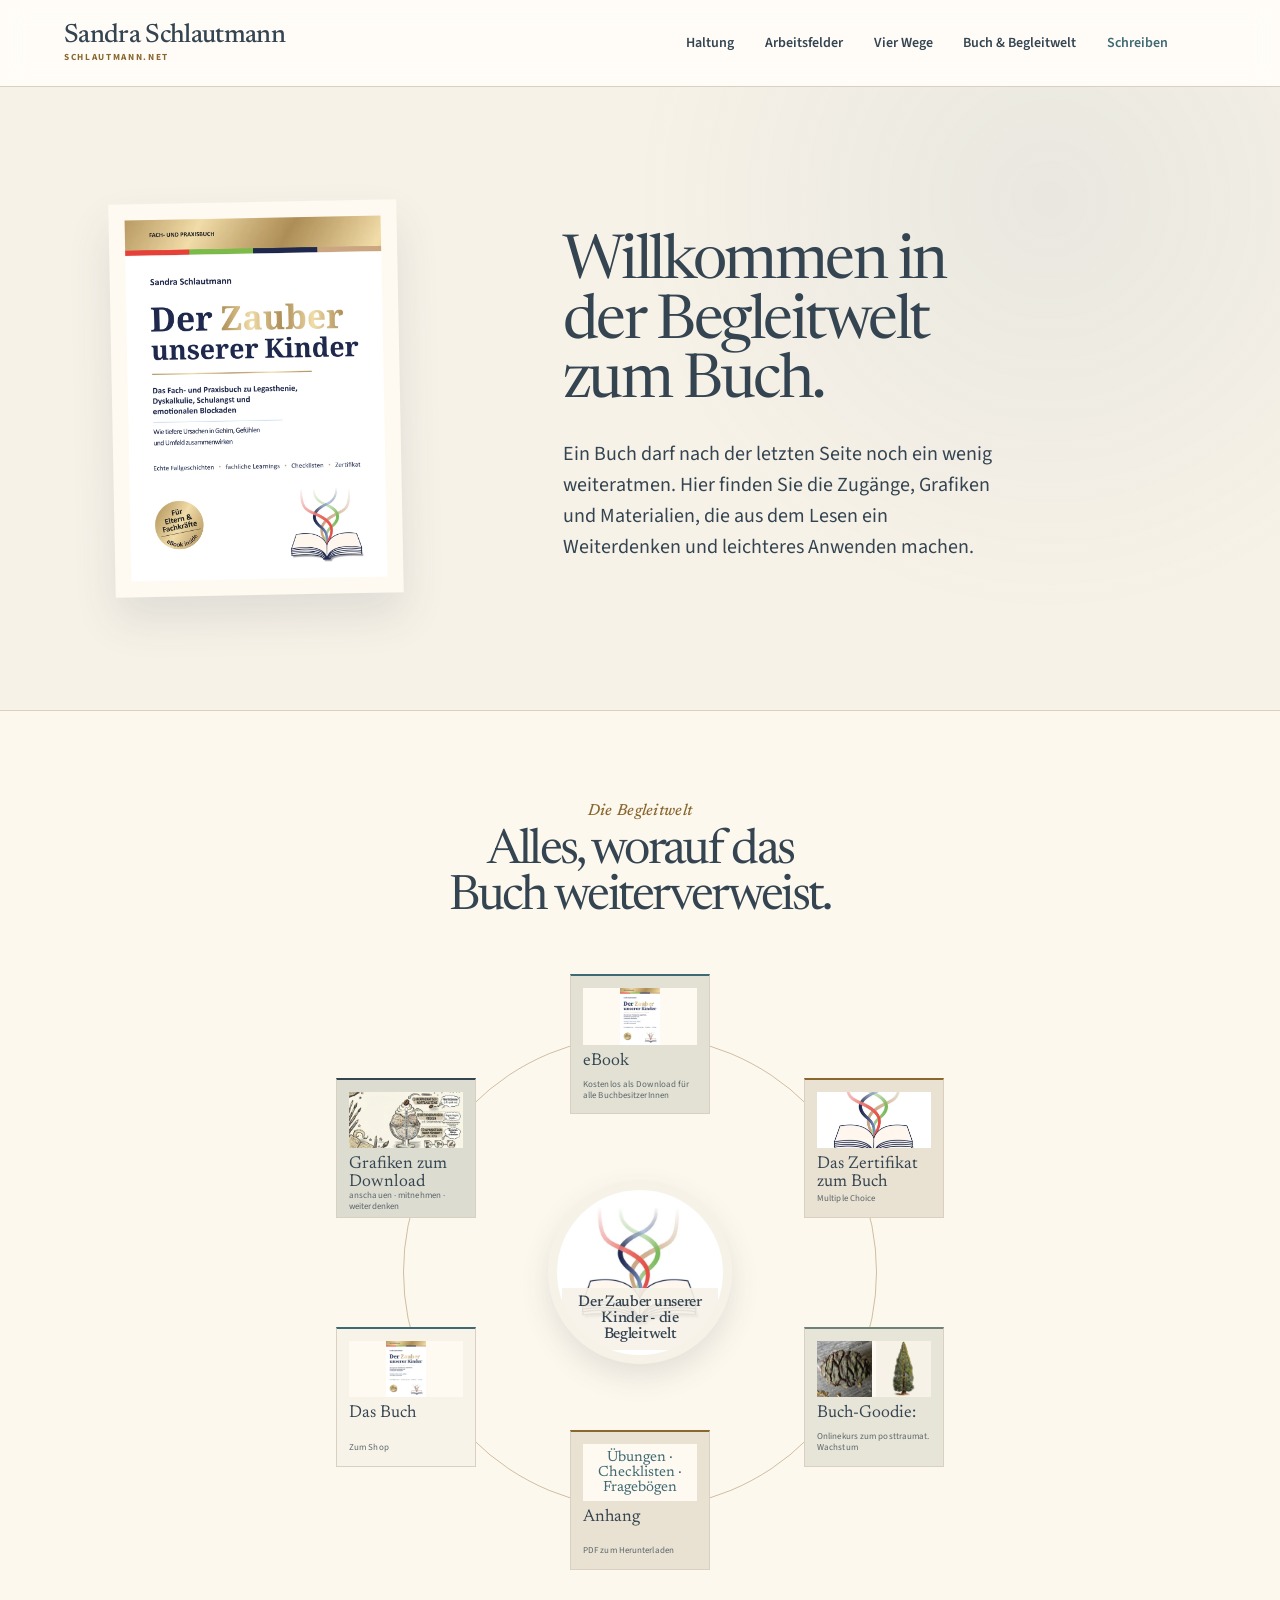
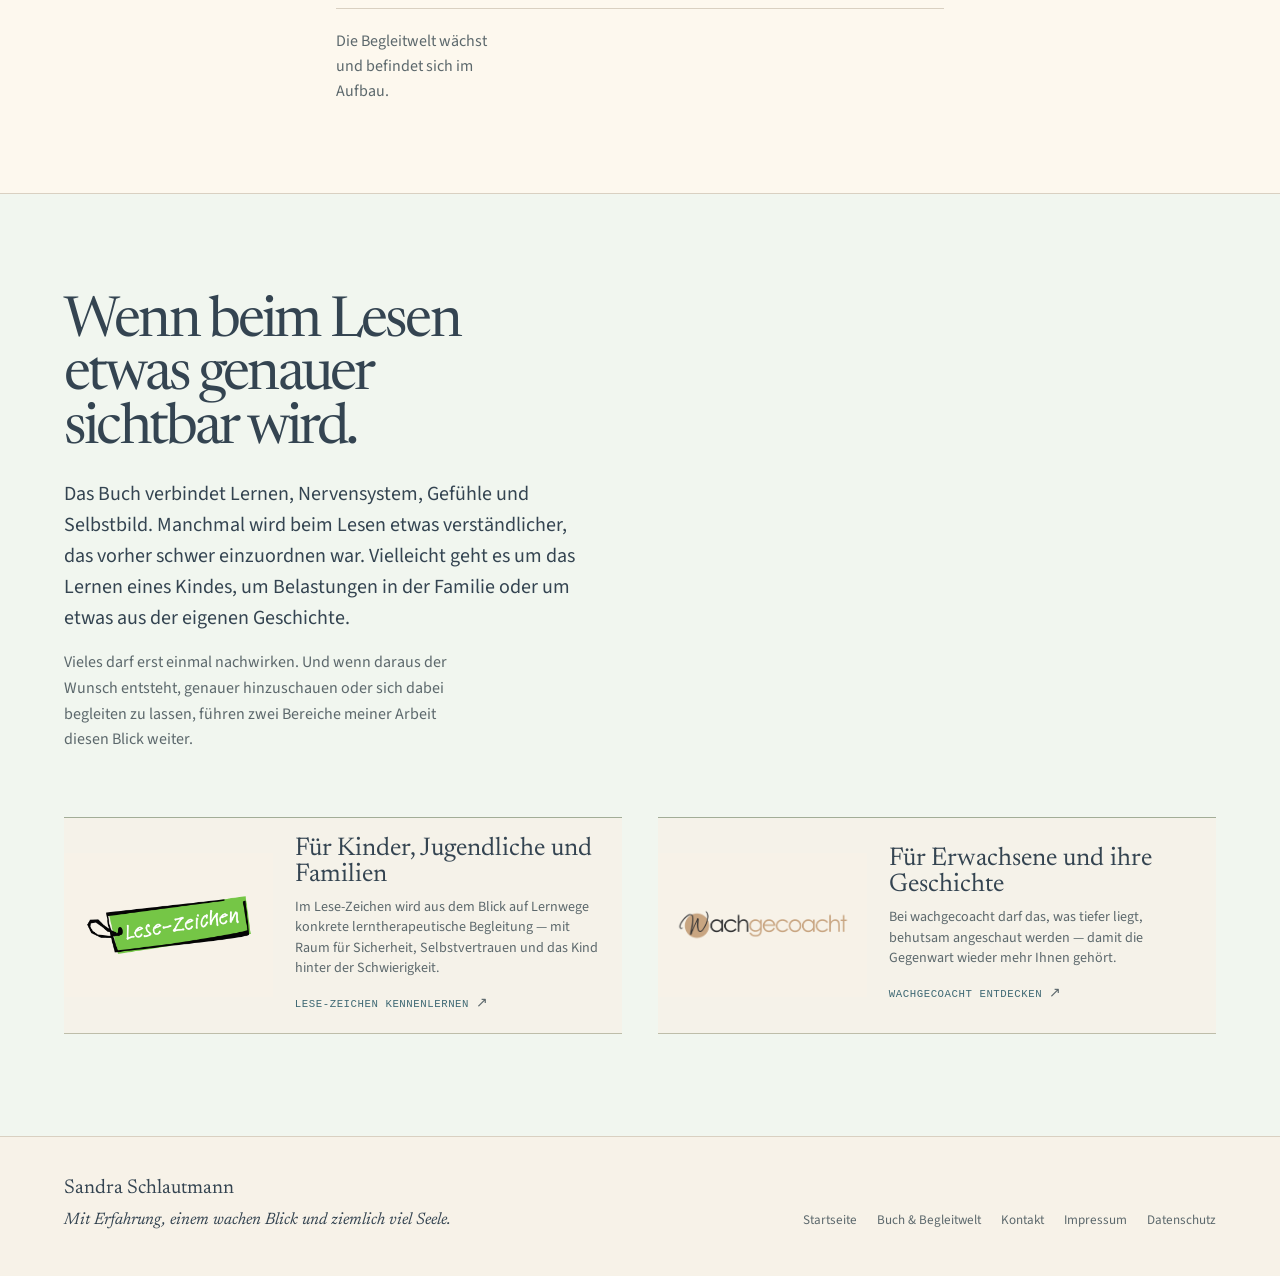
==== commit 1cd18ba8: "Preview from develop c8be465" ====
--- a/zauber/index.html
+++ b/zauber/index.html
@@ -107,7 +107,7 @@
         <div class="container">
           <div class="zauber-partners-heading">
             <h2 id="partners-title">Wenn beim Lesen etwas genauer sichtbar wird.</h2>
-            <p class="lead-copy">Das Buch verbindet Lernen, Nervensystem, Gefühle und Selbstbild – und manchmal wird dadurch etwas, das bisher schwer einzuordnen war, plötzlich verständlicher. Vielleicht geht es um das Lernen eines Kindes, um Belastungen in der Familie oder um etwas aus der eigenen Geschichte.</p>
+            <p class="lead-copy">Das Buch verbindet Lernen, Nervensystem, Gefühle und Selbstbild. Manchmal wird beim Lesen etwas verständlicher, das vorher schwer einzuordnen war. Vielleicht geht es um das Lernen eines Kindes, um Belastungen in der Familie oder um etwas aus der eigenen Geschichte.</p>
             <p class="zauber-partners-note">Vieles darf erst einmal nachwirken. Und wenn daraus der Wunsch entsteht, genauer hinzuschauen oder sich dabei begleiten zu lassen, führen zwei Bereiche meiner Arbeit diesen Blick weiter.</p>
           </div>
 
--- a/styles.css
+++ b/styles.css
@@ -3311,14 +3311,11 @@
 }
 
 .zauber-partners-heading {
-  display: grid;
-  grid-template-columns: minmax(13rem, 0.7fr) minmax(0, 1.3fr);
-  gap: clamp(2rem, 7vw, 7rem);
-  align-items: end;
+  max-width: 58rem;
 }
 
 .zauber-partners-heading h2 {
-  max-width: 18ch;
+  max-width: 16ch;
   margin: 0;
   font-size: clamp(2.25rem, 4.4vw, 4.4rem);
   letter-spacing: -0.05em;
@@ -3326,8 +3323,16 @@
 }
 
 .zauber-partners-heading .lead-copy {
-  max-width: 46ch;
-  margin-top: 1.1rem;
+  max-width: 52ch;
+  margin-top: 1.4rem;
+}
+
+.zauber-partners-note {
+  max-width: 52ch;
+  margin: 1rem 0 0;
+  color: var(--muted);
+  font-size: 1rem;
+  line-height: 1.6;
 }
 
 .zauber-partner-grid {
@@ -3406,8 +3411,7 @@
 }
 
 @media (max-width: 900px) {
-  .zauber-welcome-grid,
-  .zauber-partners-heading {
+  .zauber-welcome-grid {
     grid-template-columns: minmax(0, 1fr);
   }
 
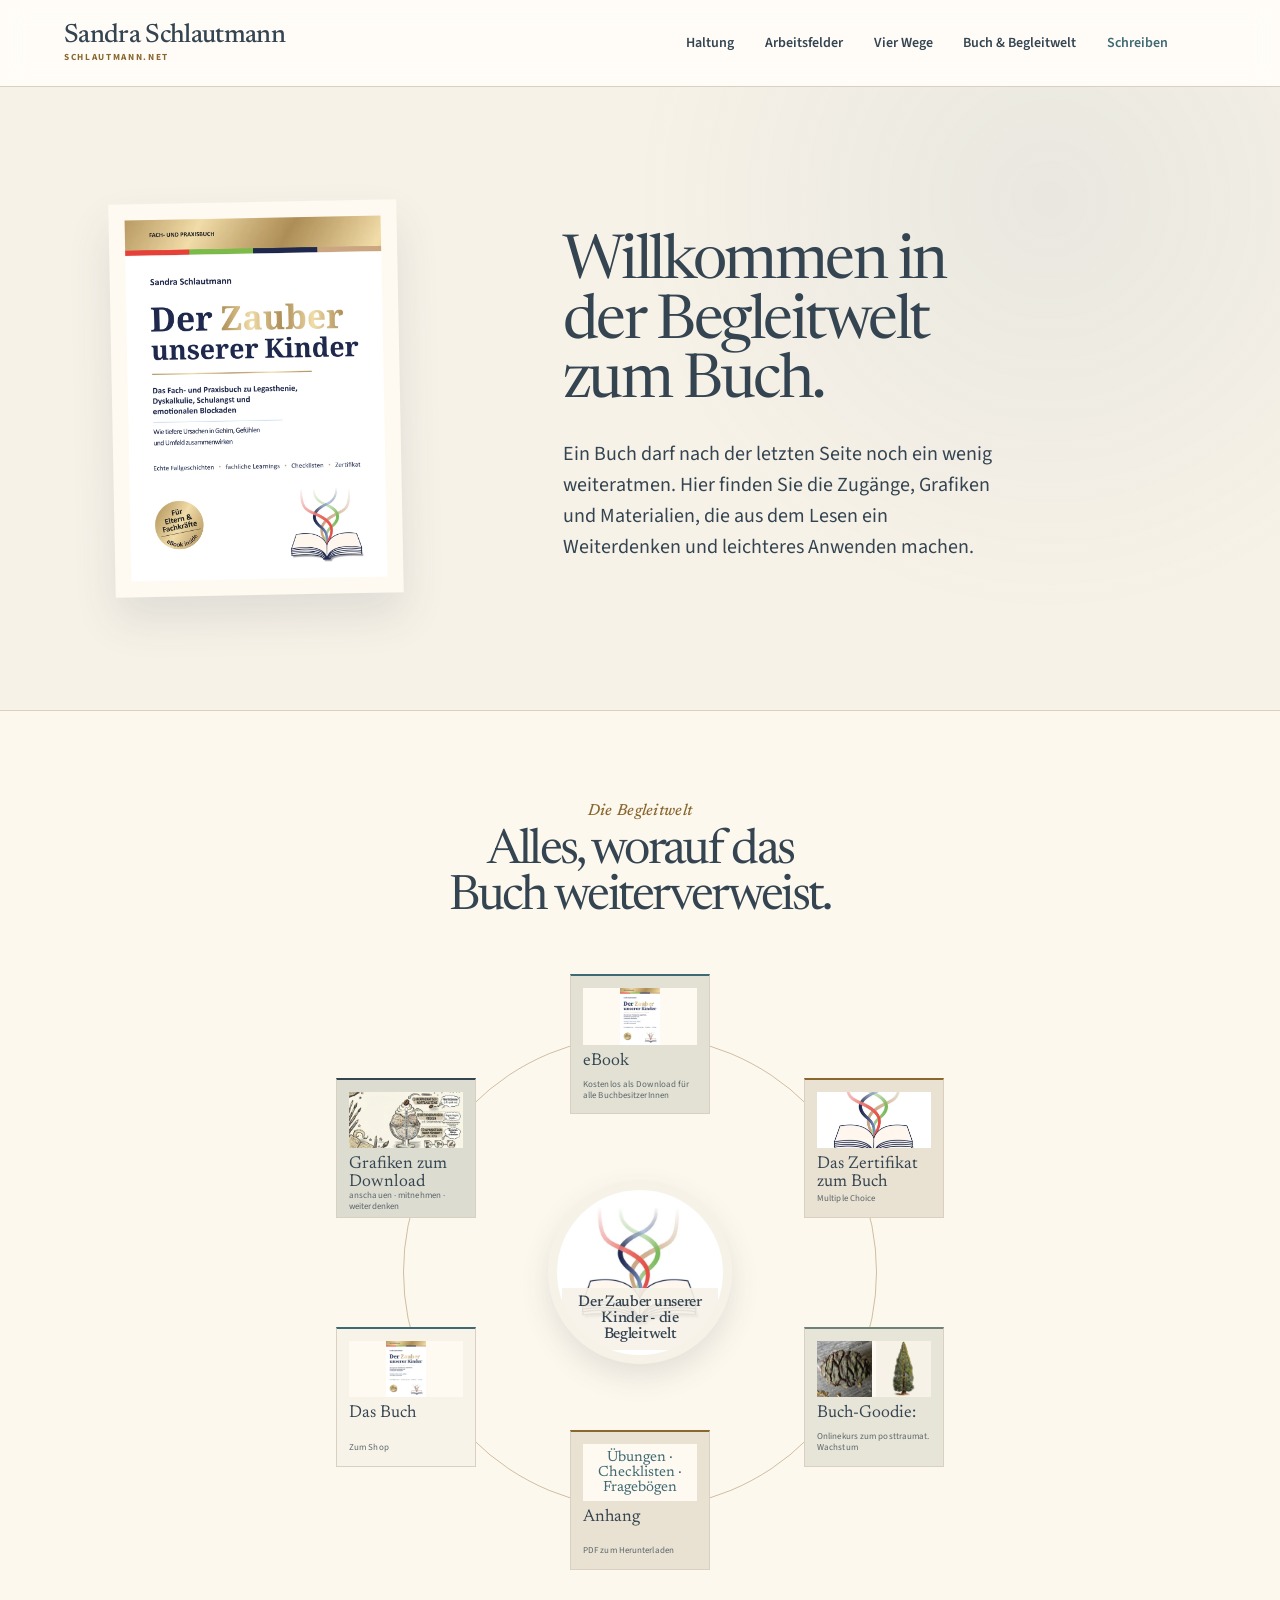
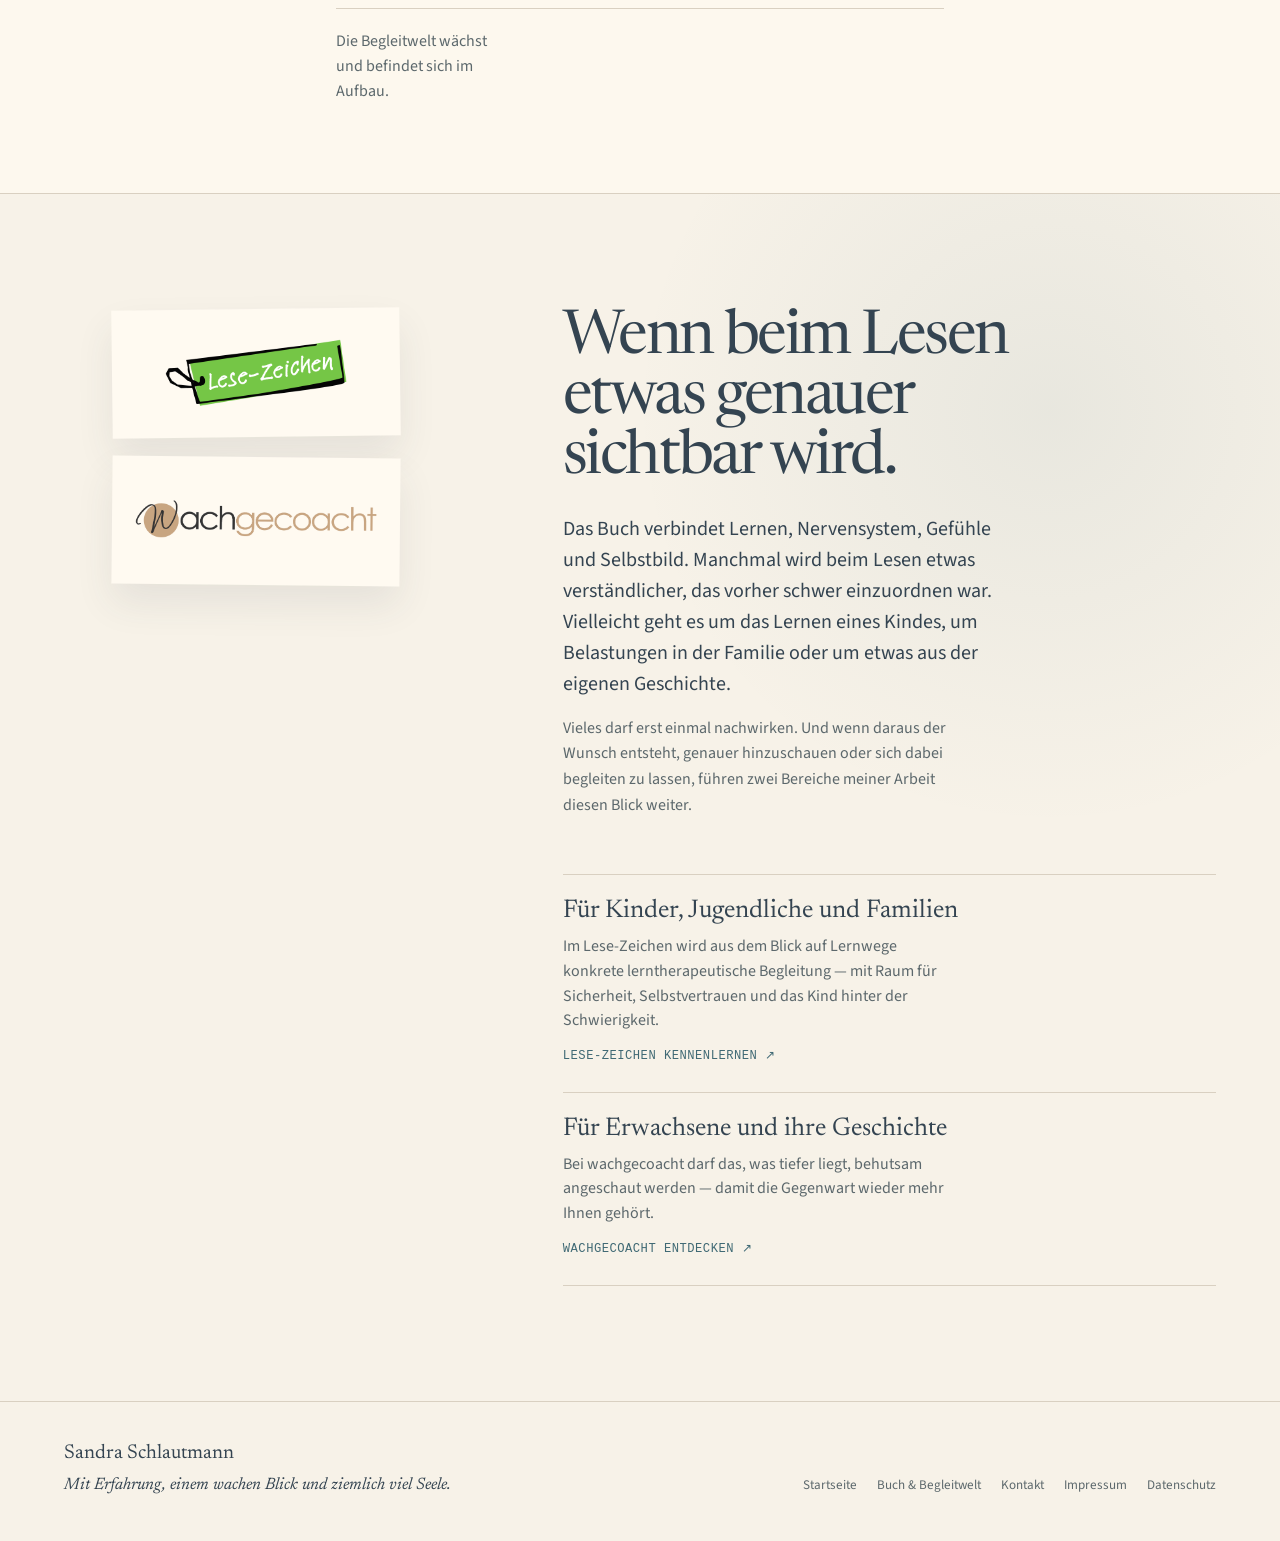
==== commit 079167e7: "Preview from develop 1e44a29" ====
--- a/zauber/index.html
+++ b/zauber/index.html
@@ -104,22 +104,31 @@
       </section>
 
       <section class="zauber-partners section-rule" aria-labelledby="partners-title">
-        <div class="container">
-          <div class="zauber-partners-heading">
-            <h2 id="partners-title">Wenn beim Lesen etwas genauer sichtbar wird.</h2>
-            <p class="lead-copy">Das Buch verbindet Lernen, Nervensystem, Gefühle und Selbstbild. Manchmal wird beim Lesen etwas verständlicher, das vorher schwer einzuordnen war. Vielleicht geht es um das Lernen eines Kindes, um Belastungen in der Familie oder um etwas aus der eigenen Geschichte.</p>
-            <p class="zauber-partners-note">Vieles darf erst einmal nachwirken. Und wenn daraus der Wunsch entsteht, genauer hinzuschauen oder sich dabei begleiten zu lassen, führen zwei Bereiche meiner Arbeit diesen Blick weiter.</p>
+        <div class="container zauber-partners-layout">
+          <div class="zauber-partners-logos" aria-hidden="true">
+            <div class="zauber-partners-logo-sheet">
+              <img src="../assets/partners/lese-zeichen-logo.png" width="600" height="250" alt="">
+            </div>
+            <div class="zauber-partners-logo-sheet">
+              <img src="../assets/partners/wachgecoacht-logo.png" width="765" height="144" alt="">
+            </div>
           </div>
 
-          <div class="zauber-partner-grid">
-            <a class="zauber-partner" href="https://lese-zeichen.com/" target="_blank" rel="noopener noreferrer">
-              <span class="zauber-partner-logo"><img src="../assets/partners/lese-zeichen-logo.png" width="600" height="250" alt="Logo Lese-Zeichen"></span>
-              <span class="zauber-partner-copy"><strong>Für Kinder, Jugendliche und Familien</strong><span>Im Lese-Zeichen wird aus dem Blick auf Lernwege konkrete lerntherapeutische Begleitung — mit Raum für Sicherheit, Selbstvertrauen und das Kind hinter der Schwierigkeit.</span><em>Lese-Zeichen kennenlernen <span aria-hidden="true">↗</span></em></span>
-            </a>
-            <a class="zauber-partner" href="https://wachgecoacht.de/" target="_blank" rel="noopener noreferrer">
-              <span class="zauber-partner-logo"><img src="../assets/partners/wachgecoacht-logo.png" width="765" height="144" alt="Logo wachgecoacht"></span>
-              <span class="zauber-partner-copy"><strong>Für Erwachsene und ihre Geschichte</strong><span>Bei wachgecoacht darf das, was tiefer liegt, behutsam angeschaut werden — damit die Gegenwart wieder mehr Ihnen gehört.</span><em>wachgecoacht entdecken <span aria-hidden="true">↗</span></em></span>
-            </a>
+          <div class="zauber-partners-content">
+            <div class="zauber-partners-heading">
+              <h2 id="partners-title">Wenn beim Lesen etwas genauer sichtbar wird.</h2>
+              <p class="lead-copy">Das Buch verbindet Lernen, Nervensystem, Gefühle und Selbstbild. Manchmal wird beim Lesen etwas verständlicher, das vorher schwer einzuordnen war. Vielleicht geht es um das Lernen eines Kindes, um Belastungen in der Familie oder um etwas aus der eigenen Geschichte.</p>
+              <p class="zauber-partners-note">Vieles darf erst einmal nachwirken. Und wenn daraus der Wunsch entsteht, genauer hinzuschauen oder sich dabei begleiten zu lassen, führen zwei Bereiche meiner Arbeit diesen Blick weiter.</p>
+            </div>
+
+            <div class="zauber-partner-grid">
+              <a class="zauber-partner" href="https://lese-zeichen.com/" target="_blank" rel="noopener noreferrer">
+                <span class="zauber-partner-copy"><strong>Für Kinder, Jugendliche und Familien</strong><span>Im Lese-Zeichen wird aus dem Blick auf Lernwege konkrete lerntherapeutische Begleitung — mit Raum für Sicherheit, Selbstvertrauen und das Kind hinter der Schwierigkeit.</span><em>Lese-Zeichen kennenlernen <span aria-hidden="true">↗</span></em></span>
+              </a>
+              <a class="zauber-partner" href="https://wachgecoacht.de/" target="_blank" rel="noopener noreferrer">
+                <span class="zauber-partner-copy"><strong>Für Erwachsene und ihre Geschichte</strong><span>Bei wachgecoacht darf das, was tiefer liegt, behutsam angeschaut werden — damit die Gegenwart wieder mehr Ihnen gehört.</span><em>wachgecoacht entdecken <span aria-hidden="true">↗</span></em></span>
+              </a>
+            </div>
           </div>
         </div>
       </section>
--- a/styles.css
+++ b/styles.css
@@ -3306,112 +3306,133 @@
 }
 
 .zauber-partners {
-  padding-block: clamp(4.5rem, 8vw, 7rem);
-  background: var(--color-book-green-pale);
-}
-
-.zauber-partners-heading {
-  max-width: 58rem;
+  padding-block: clamp(4.5rem, 9vw, 8rem);
+  background:
+    radial-gradient(circle at 82% 18%, color-mix(in oklch, var(--color-riviera) 8%, transparent), transparent 26rem),
+    var(--color-paper);
+}
+
+.zauber-partners-layout {
+  display: grid;
+  grid-template-columns: minmax(14rem, 0.74fr) minmax(0, 1.26fr);
+  gap: clamp(3rem, 9vw, 9rem);
+  align-items: start;
+}
+
+.zauber-partners-logos {
+  display: grid;
+  gap: 1.25rem;
+  width: min(100%, 18rem);
+  margin-inline: auto;
+}
+
+.zauber-partners-logo-sheet {
+  display: flex;
+  min-height: 8rem;
+  align-items: center;
+  justify-content: center;
+  padding: clamp(0.9rem, 1.7vw, 1.2rem);
+  background: var(--color-book-shell);
+  box-shadow: 0 1.2rem 2.4rem color-mix(in oklch, var(--fg) 9%, transparent);
+}
+
+.zauber-partners-logo-sheet:first-child {
+  transform: rotate(-0.7deg);
+}
+
+.zauber-partners-logo-sheet:last-child {
+  transform: rotate(0.55deg);
+}
+
+.zauber-partners-logo-sheet img {
+  display: block;
+  width: 100%;
+  max-height: 5rem;
+  object-fit: contain;
+}
+
+.zauber-partners-content {
+  max-width: 42rem;
 }
 
 .zauber-partners-heading h2 {
-  max-width: 16ch;
+  max-width: 14ch;
   margin: 0;
-  font-size: clamp(2.25rem, 4.4vw, 4.4rem);
-  letter-spacing: -0.05em;
-  line-height: 0.95;
+  font-size: clamp(2.75rem, 4.8vw, 4.5rem);
+  letter-spacing: -0.04em;
+  line-height: 0.97;
 }
 
 .zauber-partners-heading .lead-copy {
-  max-width: 52ch;
-  margin-top: 1.4rem;
+  max-width: 43ch;
+  margin-top: 1.6rem;
 }
 
 .zauber-partners-note {
-  max-width: 52ch;
+  max-width: 48ch;
   margin: 1rem 0 0;
   color: var(--muted);
-  font-size: 1rem;
   line-height: 1.6;
 }
 
 .zauber-partner-grid {
   display: grid;
-  grid-template-columns: repeat(2, minmax(0, 1fr));
-  gap: clamp(1rem, 3vw, 2.25rem);
-  margin-top: clamp(2.5rem, 5vw, 4.25rem);
+  grid-template-columns: minmax(0, 1fr);
+  margin-top: clamp(2.5rem, 5vw, 3.5rem);
+  border-top: var(--hairline);
 }
 
 .zauber-partner {
-  display: grid;
-  grid-template-columns: minmax(9rem, 0.75fr) minmax(0, 1.25fr);
-  align-items: center;
-  border-top: 1px solid color-mix(in oklch, var(--accent) 35%, var(--border));
-  border-bottom: 1px solid color-mix(in oklch, var(--accent) 18%, var(--border));
-  background: color-mix(in oklch, var(--color-paper) 72%, transparent);
+  display: block;
+  padding: 1.45rem 0 1.6rem;
+  border-bottom: var(--hairline);
   color: var(--fg);
   text-decoration: none;
-  transition: background 180ms ease, transform 180ms ease;
+  transition: color 180ms ease, transform 180ms ease;
 }
 
 .zauber-partner:hover,
 .zauber-partner:focus-visible {
-  color: var(--fg);
-  background: var(--color-paper);
-  transform: translateY(-0.2rem);
-}
-
-.zauber-partner-logo {
-  display: flex;
-  min-height: 9rem;
-  align-items: center;
-  justify-content: center;
-  padding: 1.1rem;
-  background: var(--color-paper);
-}
-
-.zauber-partner-logo img {
-  display: block;
-  width: 100%;
-  max-height: 6rem;
-  object-fit: contain;
+  color: var(--accent);
+  transform: translateX(0.25rem);
 }
 
 .zauber-partner-copy {
   display: flex;
-  min-height: 9rem;
+  min-height: 0;
   flex-direction: column;
   align-items: flex-start;
-  justify-content: center;
-  padding: 1.2rem 1.35rem;
+  padding: 0;
 }
 
 .zauber-partner-copy strong {
   font-family: var(--font-display);
-  font-size: clamp(1.25rem, 2vw, 1.65rem);
+  font-size: clamp(1.35rem, 2vw, 1.7rem);
   font-weight: 400;
-  line-height: 1;
-}
-
-.zauber-partner-copy span {
+  line-height: 1.05;
+}
+
+.zauber-partner-copy > span {
+  max-width: 48ch;
   margin-top: 0.55rem;
   color: var(--muted);
-  font-size: 0.88rem;
-  line-height: 1.45;
+  font-size: 1rem;
+  line-height: 1.55;
 }
 
 .zauber-partner-copy em {
-  margin-top: 0.9rem;
+  margin-top: 0.85rem;
   color: var(--accent);
   font-family: var(--font-mono);
-  font-size: 0.67rem;
+  font-size: 0.76rem;
   font-style: normal;
-  letter-spacing: 0.05em;
+  letter-spacing: 0.04em;
   text-transform: uppercase;
 }
 
 @media (max-width: 900px) {
-  .zauber-welcome-grid {
+  .zauber-welcome-grid,
+  .zauber-partners-layout {
     grid-template-columns: minmax(0, 1fr);
   }
 
@@ -3419,12 +3440,19 @@
     width: min(100%, 18rem);
   }
 
-  .zauber-welcome-copy {
+  .zauber-welcome-copy,
+  .zauber-partners-content {
     max-width: 44rem;
   }
 
-  .zauber-partner-grid {
-    grid-template-columns: minmax(0, 1fr);
+  .zauber-partners-logos {
+    width: min(100%, 18rem);
+    margin-inline: 0;
+    grid-template-columns: repeat(2, minmax(0, 1fr));
+  }
+
+  .zauber-partners-logo-sheet {
+    min-height: 7rem;
   }
 }
 
@@ -3526,32 +3554,41 @@
   }
 
   .zauber-partners {
-    padding-block: 4rem;
+    padding-block: 3.5rem 4rem;
+  }
+
+  .zauber-partners-layout {
+    gap: 2.5rem;
+  }
+
+  .zauber-partners-logos {
+    width: 100%;
+    grid-template-columns: repeat(2, minmax(0, 1fr));
+    gap: 0.75rem;
+  }
+
+  .zauber-partners-logo-sheet {
+    min-height: 6rem;
+    padding: 0.8rem;
+    box-shadow: 0 0.8rem 1.8rem color-mix(in oklch, var(--fg) 8%, transparent);
+  }
+
+  .zauber-partners-logo-sheet img {
+    max-height: 4rem;
   }
 
   .zauber-partners-heading h2 {
     max-width: 15ch;
-  }
-
-  .zauber-partner {
-    grid-template-columns: minmax(7rem, 0.72fr) minmax(0, 1.28fr);
-  }
-
-  .zauber-partner-logo,
-  .zauber-partner-copy {
-    min-height: 10rem;
-  }
-
-  .zauber-partner-copy {
-    padding: 1rem;
+    font-size: clamp(2.45rem, 11vw, 3.25rem);
+    line-height: 0.98;
   }
 
   .zauber-partner-copy strong {
-    font-size: 1.25rem;
-  }
-
-  .zauber-partner-copy span {
-    font-size: 0.82rem;
+    font-size: 1.35rem;
+  }
+
+  .zauber-partner-copy > span {
+    font-size: 0.95rem;
   }
 }
 
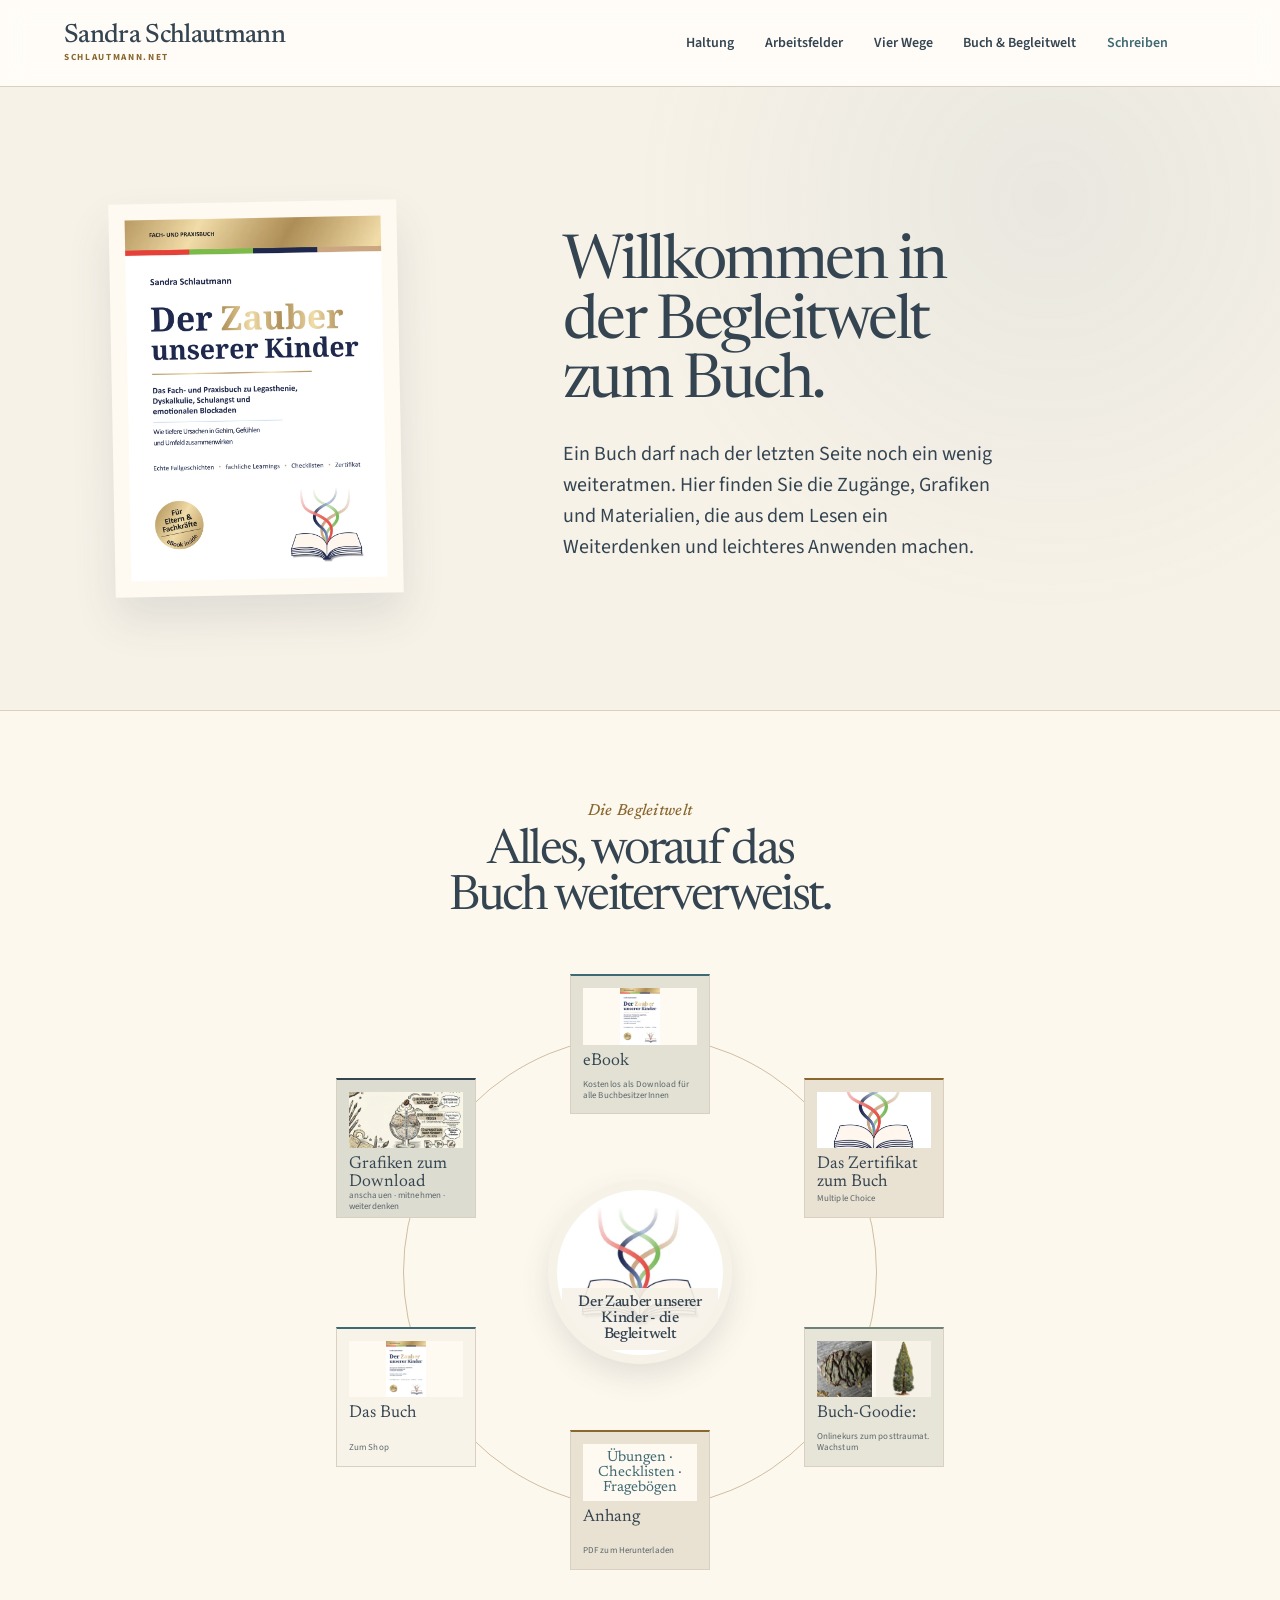
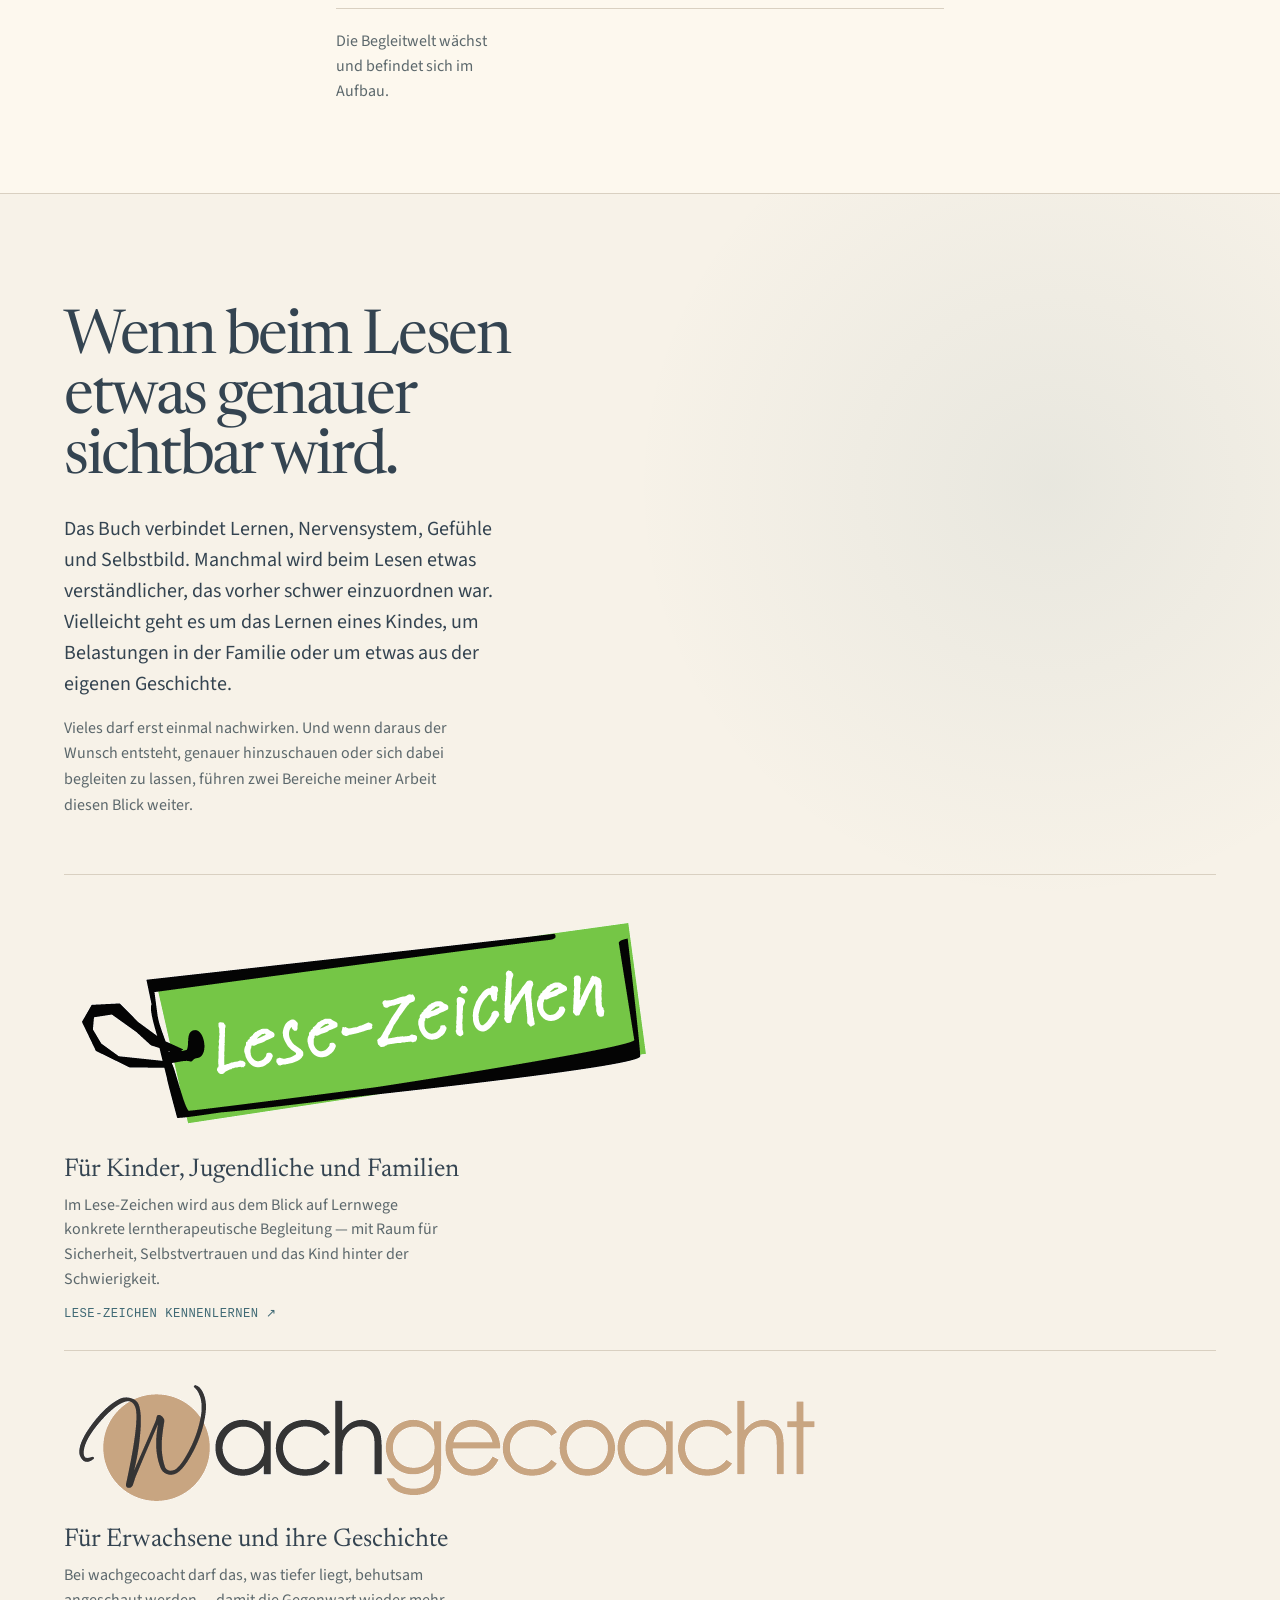
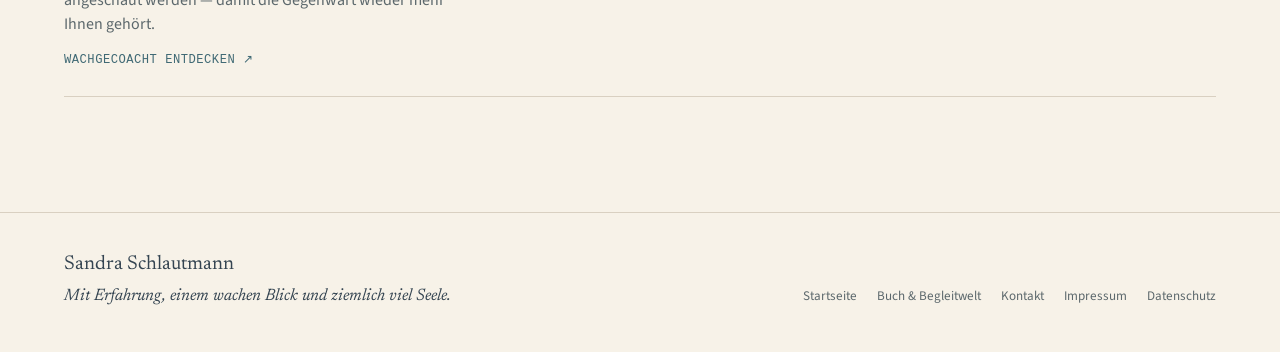
==== commit 94dba919: "Preview from develop 0e9e68a" ====
--- a/zauber/index.html
+++ b/zauber/index.html
@@ -104,31 +104,22 @@
       </section>
 
       <section class="zauber-partners section-rule" aria-labelledby="partners-title">
-        <div class="container zauber-partners-layout">
-          <div class="zauber-partners-logos" aria-hidden="true">
-            <div class="zauber-partners-logo-sheet">
-              <img src="../assets/partners/lese-zeichen-logo.png" width="600" height="250" alt="">
-            </div>
-            <div class="zauber-partners-logo-sheet">
-              <img src="../assets/partners/wachgecoacht-logo.png" width="765" height="144" alt="">
-            </div>
+        <div class="container">
+          <div class="zauber-partners-heading">
+            <h2 id="partners-title">Wenn beim Lesen etwas genauer sichtbar wird.</h2>
+            <p class="lead-copy">Das Buch verbindet Lernen, Nervensystem, Gefühle und Selbstbild. Manchmal wird beim Lesen etwas verständlicher, das vorher schwer einzuordnen war. Vielleicht geht es um das Lernen eines Kindes, um Belastungen in der Familie oder um etwas aus der eigenen Geschichte.</p>
+            <p class="zauber-partners-note">Vieles darf erst einmal nachwirken. Und wenn daraus der Wunsch entsteht, genauer hinzuschauen oder sich dabei begleiten zu lassen, führen zwei Bereiche meiner Arbeit diesen Blick weiter.</p>
           </div>
 
-          <div class="zauber-partners-content">
-            <div class="zauber-partners-heading">
-              <h2 id="partners-title">Wenn beim Lesen etwas genauer sichtbar wird.</h2>
-              <p class="lead-copy">Das Buch verbindet Lernen, Nervensystem, Gefühle und Selbstbild. Manchmal wird beim Lesen etwas verständlicher, das vorher schwer einzuordnen war. Vielleicht geht es um das Lernen eines Kindes, um Belastungen in der Familie oder um etwas aus der eigenen Geschichte.</p>
-              <p class="zauber-partners-note">Vieles darf erst einmal nachwirken. Und wenn daraus der Wunsch entsteht, genauer hinzuschauen oder sich dabei begleiten zu lassen, führen zwei Bereiche meiner Arbeit diesen Blick weiter.</p>
-            </div>
-
-            <div class="zauber-partner-grid">
-              <a class="zauber-partner" href="https://lese-zeichen.com/" target="_blank" rel="noopener noreferrer">
-                <span class="zauber-partner-copy"><strong>Für Kinder, Jugendliche und Familien</strong><span>Im Lese-Zeichen wird aus dem Blick auf Lernwege konkrete lerntherapeutische Begleitung — mit Raum für Sicherheit, Selbstvertrauen und das Kind hinter der Schwierigkeit.</span><em>Lese-Zeichen kennenlernen <span aria-hidden="true">↗</span></em></span>
-              </a>
-              <a class="zauber-partner" href="https://wachgecoacht.de/" target="_blank" rel="noopener noreferrer">
-                <span class="zauber-partner-copy"><strong>Für Erwachsene und ihre Geschichte</strong><span>Bei wachgecoacht darf das, was tiefer liegt, behutsam angeschaut werden — damit die Gegenwart wieder mehr Ihnen gehört.</span><em>wachgecoacht entdecken <span aria-hidden="true">↗</span></em></span>
-              </a>
-            </div>
+          <div class="zauber-partner-grid">
+            <a class="zauber-partner" href="https://lese-zeichen.com/" target="_blank" rel="noopener noreferrer">
+              <span class="zauber-partner-logo"><img src="../assets/partners/lese-zeichen-logo.png" width="600" height="250" alt="Logo Lese-Zeichen"></span>
+              <span class="zauber-partner-copy"><strong>Für Kinder, Jugendliche und Familien</strong><span>Im Lese-Zeichen wird aus dem Blick auf Lernwege konkrete lerntherapeutische Begleitung — mit Raum für Sicherheit, Selbstvertrauen und das Kind hinter der Schwierigkeit.</span><em>Lese-Zeichen kennenlernen <span aria-hidden="true">↗</span></em></span>
+            </a>
+            <a class="zauber-partner" href="https://wachgecoacht.de/" target="_blank" rel="noopener noreferrer">
+              <span class="zauber-partner-logo"><img src="../assets/partners/wachgecoacht-logo.png" width="765" height="144" alt="Logo wachgecoacht"></span>
+              <span class="zauber-partner-copy"><strong>Für Erwachsene und ihre Geschichte</strong><span>Bei wachgecoacht darf das, was tiefer liegt, behutsam angeschaut werden — damit die Gegenwart wieder mehr Ihnen gehört.</span><em>wachgecoacht entdecken <span aria-hidden="true">↗</span></em></span>
+            </a>
           </div>
         </div>
       </section>
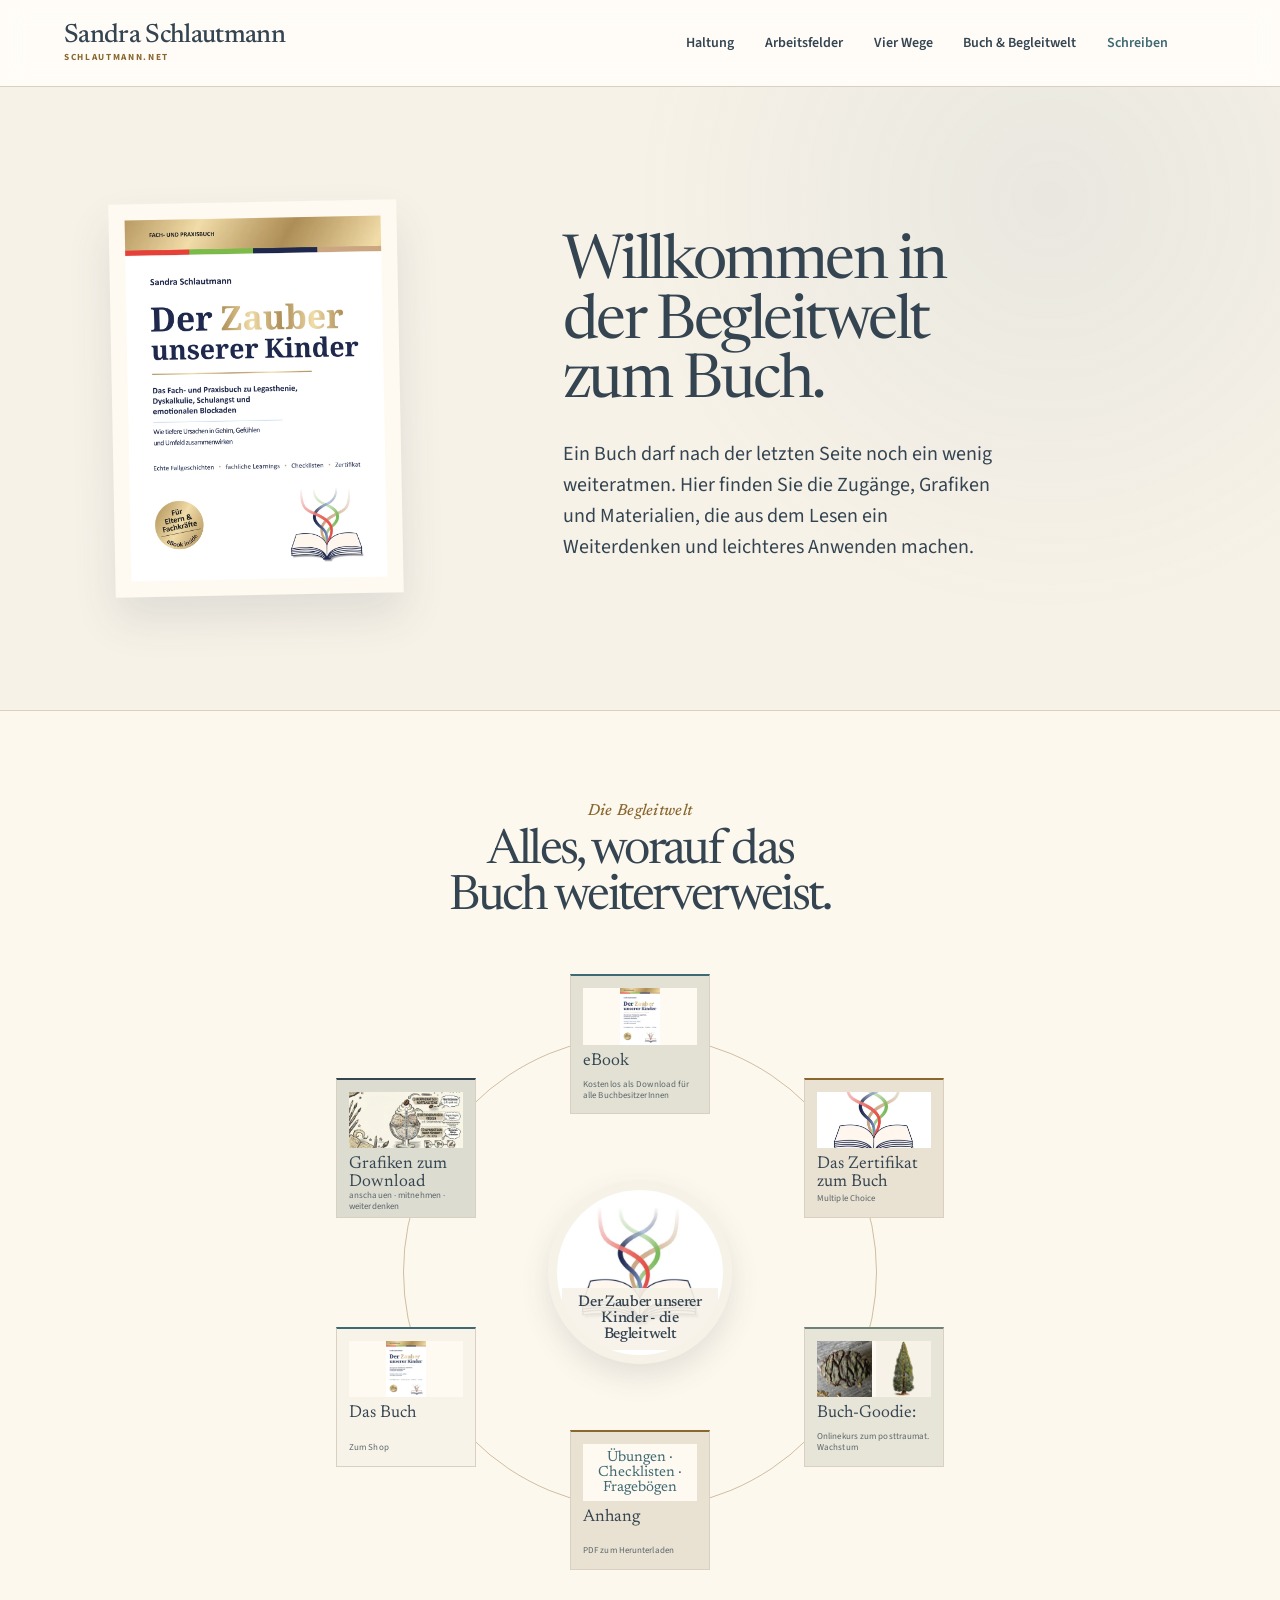
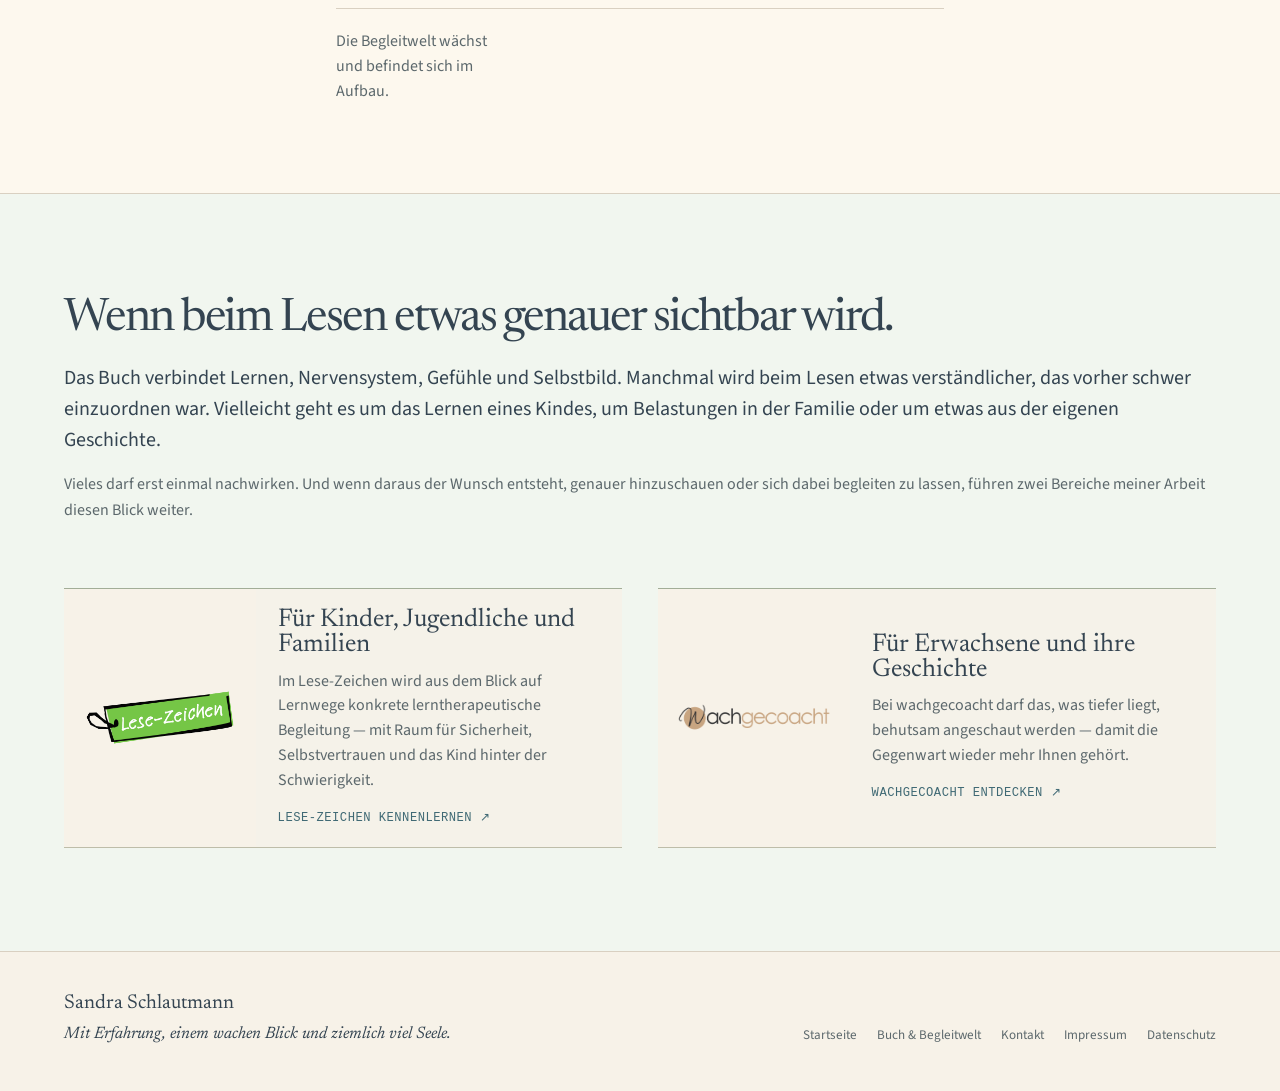
==== commit 83bbb23b: "Preview from develop ad8486f" ====
--- a/zauber/index.html
+++ b/zauber/index.html
@@ -9,7 +9,7 @@
     <link rel="canonical" href="https://schlautmann.net/zauber/">
     <title>Die Begleitwelt zum Buch · Sandra Schlautmann</title>
     <link rel="icon" href="data:image/svg+xml,%3Csvg xmlns='http://www.w3.org/2000/svg' viewBox='0 0 64 64'%3E%3Crect width='64' height='64' fill='%23f7f2e8'/%3E%3Ctext x='32' y='43' text-anchor='middle' font-family='Georgia,serif' font-size='38' fill='%23344551'%3ES%3C/text%3E%3C/svg%3E">
-    <link rel="stylesheet" href="../styles.css">
+    <link rel="stylesheet" href="../styles.css?v=20260922-1241">
   </head>
   <body>
     <a class="skip-link" href="#main-content">Zum Inhalt springen</a>
--- a/styles.css
+++ b/styles.css
@@ -3306,122 +3306,104 @@
 }
 
 .zauber-partners {
-  padding-block: clamp(4.5rem, 9vw, 8rem);
-  background:
-    radial-gradient(circle at 82% 18%, color-mix(in oklch, var(--color-riviera) 8%, transparent), transparent 26rem),
-    var(--color-paper);
-}
-
-.zauber-partners-layout {
+  padding-block: clamp(4.5rem, 8vw, 7rem);
+  background: var(--color-book-green-pale);
+}
+
+.zauber-partners-heading {
+  max-width: none;
+}
+
+.zauber-partners-heading h2 {
+  max-width: none;
+  margin: 0;
+  font-size: clamp(2.25rem, 3.6vw, 3.4rem);
+  letter-spacing: -0.045em;
+  line-height: 0.98;
+}
+
+.zauber-partners-heading .lead-copy {
+  max-width: none;
+  margin-top: 1.35rem;
+}
+
+.zauber-partners-note {
+  max-width: none;
+  margin: 1rem 0 0;
+  color: var(--muted);
+  font-size: 1rem;
+  line-height: 1.6;
+}
+
+.zauber-partner-grid {
   display: grid;
-  grid-template-columns: minmax(14rem, 0.74fr) minmax(0, 1.26fr);
-  gap: clamp(3rem, 9vw, 9rem);
-  align-items: start;
-}
-
-.zauber-partners-logos {
+  grid-template-columns: repeat(2, minmax(0, 1fr));
+  gap: clamp(1rem, 3vw, 2.25rem);
+  max-width: none;
+  margin-top: clamp(2.5rem, 5vw, 4rem);
+}
+
+.zauber-partner {
   display: grid;
-  gap: 1.25rem;
-  width: min(100%, 18rem);
-  margin-inline: auto;
-}
-
-.zauber-partners-logo-sheet {
+  grid-template-columns: minmax(10rem, 12rem) minmax(0, 1fr);
+  align-items: stretch;
+  border-top: 1px solid color-mix(in oklch, var(--accent) 35%, var(--border));
+  border-bottom: 1px solid color-mix(in oklch, var(--accent) 18%, var(--border));
+  background: color-mix(in oklch, var(--color-paper) 72%, transparent);
+  color: var(--fg);
+  text-decoration: none;
+  transition: background 180ms ease, transform 180ms ease;
+}
+
+.zauber-partner:hover,
+.zauber-partner:focus-visible {
+  color: var(--fg);
+  background: var(--color-paper);
+  transform: translateY(-0.2rem);
+}
+
+.zauber-partner-logo {
   display: flex;
-  min-height: 8rem;
+  min-height: 10rem;
   align-items: center;
   justify-content: center;
-  padding: clamp(0.9rem, 1.7vw, 1.2rem);
-  background: var(--color-book-shell);
-  box-shadow: 0 1.2rem 2.4rem color-mix(in oklch, var(--fg) 9%, transparent);
-}
-
-.zauber-partners-logo-sheet:first-child {
-  transform: rotate(-0.7deg);
-}
-
-.zauber-partners-logo-sheet:last-child {
-  transform: rotate(0.55deg);
-}
-
-.zauber-partners-logo-sheet img {
+  padding: 1.1rem;
+  background: var(--color-paper);
+}
+
+.zauber-partner-logo img {
   display: block;
   width: 100%;
-  max-height: 5rem;
+  max-height: 6rem;
   object-fit: contain;
-}
-
-.zauber-partners-content {
-  max-width: 42rem;
-}
-
-.zauber-partners-heading h2 {
-  max-width: 14ch;
-  margin: 0;
-  font-size: clamp(2.75rem, 4.8vw, 4.5rem);
-  letter-spacing: -0.04em;
-  line-height: 0.97;
-}
-
-.zauber-partners-heading .lead-copy {
-  max-width: 43ch;
-  margin-top: 1.6rem;
-}
-
-.zauber-partners-note {
-  max-width: 48ch;
-  margin: 1rem 0 0;
-  color: var(--muted);
-  line-height: 1.6;
-}
-
-.zauber-partner-grid {
-  display: grid;
-  grid-template-columns: minmax(0, 1fr);
-  margin-top: clamp(2.5rem, 5vw, 3.5rem);
-  border-top: var(--hairline);
-}
-
-.zauber-partner {
-  display: block;
-  padding: 1.45rem 0 1.6rem;
-  border-bottom: var(--hairline);
-  color: var(--fg);
-  text-decoration: none;
-  transition: color 180ms ease, transform 180ms ease;
-}
-
-.zauber-partner:hover,
-.zauber-partner:focus-visible {
-  color: var(--accent);
-  transform: translateX(0.25rem);
 }
 
 .zauber-partner-copy {
   display: flex;
-  min-height: 0;
+  min-height: 10rem;
   flex-direction: column;
   align-items: flex-start;
-  padding: 0;
+  justify-content: center;
+  padding: 1.2rem 1.35rem;
 }
 
 .zauber-partner-copy strong {
   font-family: var(--font-display);
-  font-size: clamp(1.35rem, 2vw, 1.7rem);
+  font-size: clamp(1.25rem, 2vw, 1.65rem);
   font-weight: 400;
-  line-height: 1.05;
+  line-height: 1;
 }
 
 .zauber-partner-copy > span {
   max-width: 48ch;
-  margin-top: 0.55rem;
+  margin-top: 0.6rem;
   color: var(--muted);
   font-size: 1rem;
   line-height: 1.55;
 }
 
 .zauber-partner-copy em {
-  margin-top: 0.85rem;
+  margin-top: 1rem;
   color: var(--accent);
   font-family: var(--font-mono);
   font-size: 0.76rem;
@@ -3431,8 +3413,7 @@
 }
 
 @media (max-width: 900px) {
-  .zauber-welcome-grid,
-  .zauber-partners-layout {
+  .zauber-welcome-grid {
     grid-template-columns: minmax(0, 1fr);
   }
 
@@ -3440,19 +3421,12 @@
     width: min(100%, 18rem);
   }
 
-  .zauber-welcome-copy,
-  .zauber-partners-content {
+  .zauber-welcome-copy {
     max-width: 44rem;
   }
 
-  .zauber-partners-logos {
-    width: min(100%, 18rem);
-    margin-inline: 0;
-    grid-template-columns: repeat(2, minmax(0, 1fr));
-  }
-
-  .zauber-partners-logo-sheet {
-    min-height: 7rem;
+  .zauber-partner-grid {
+    grid-template-columns: minmax(0, 1fr);
   }
 }
 
@@ -3554,33 +3528,30 @@
   }
 
   .zauber-partners {
-    padding-block: 3.5rem 4rem;
-  }
-
-  .zauber-partners-layout {
-    gap: 2.5rem;
-  }
-
-  .zauber-partners-logos {
-    width: 100%;
-    grid-template-columns: repeat(2, minmax(0, 1fr));
-    gap: 0.75rem;
-  }
-
-  .zauber-partners-logo-sheet {
-    min-height: 6rem;
-    padding: 0.8rem;
-    box-shadow: 0 0.8rem 1.8rem color-mix(in oklch, var(--fg) 8%, transparent);
-  }
-
-  .zauber-partners-logo-sheet img {
-    max-height: 4rem;
+    padding-block: 4rem;
   }
 
   .zauber-partners-heading h2 {
     max-width: 15ch;
-    font-size: clamp(2.45rem, 11vw, 3.25rem);
-    line-height: 0.98;
+  }
+
+  .zauber-partner {
+    grid-template-columns: minmax(0, 1fr);
+  }
+
+  .zauber-partner-logo {
+    min-height: 6.5rem;
+    padding: 1rem 1.25rem;
+  }
+
+  .zauber-partner-logo img {
+    width: min(100%, 16rem);
+    max-height: 4.75rem;
+  }
+
+  .zauber-partner-copy {
+    min-height: 0;
+    padding: 1.15rem 1.1rem 1.3rem;
   }
 
   .zauber-partner-copy strong {
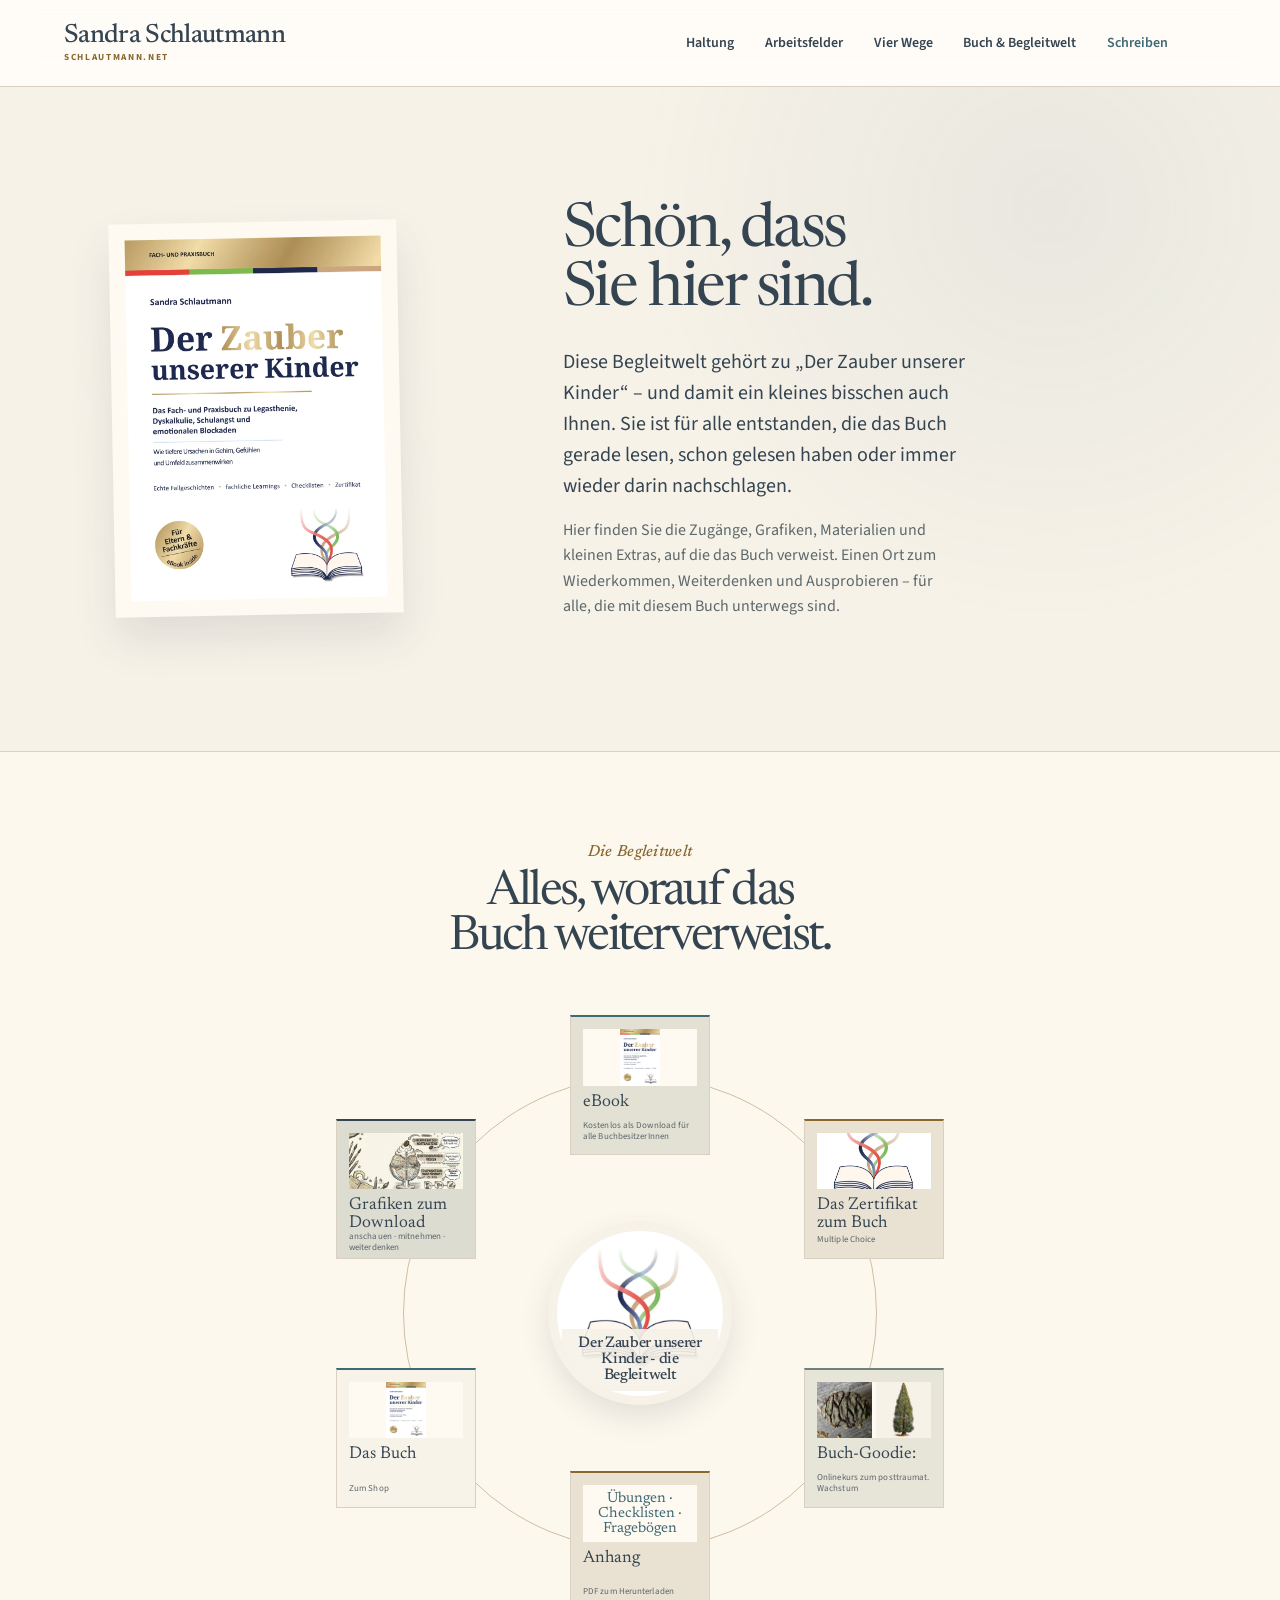
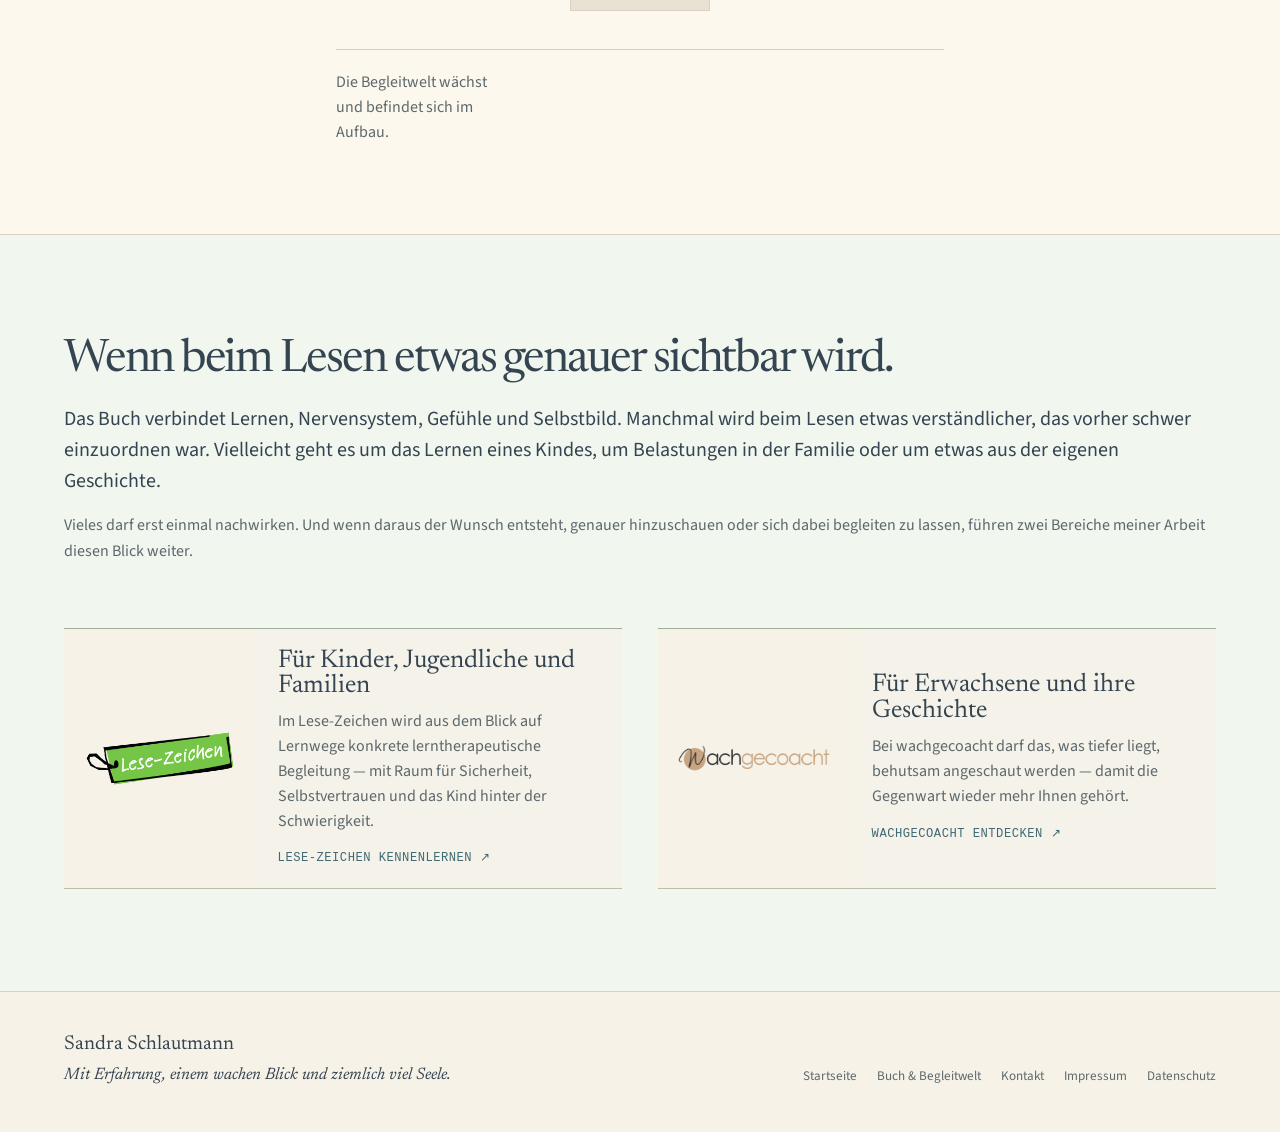
==== commit fab7acff: "Preview from develop dc71033" ====
--- a/zauber/index.html
+++ b/zauber/index.html
@@ -44,8 +44,9 @@
             </a>
           </figure>
           <div class="zauber-welcome-copy">
-            <h1 id="welcome-title">Willkommen in der Begleitwelt zum Buch.</h1>
-            <p class="lead-copy">Ein Buch darf nach der letzten Seite noch ein wenig weiteratmen. Hier finden Sie die Zugänge, Grafiken und Materialien, die aus dem Lesen ein Weiterdenken und leichteres Anwenden machen.</p>
+            <h1 id="welcome-title">Schön, dass Sie hier sind.</h1>
+            <p class="lead-copy">Diese Begleitwelt gehört zu „Der Zauber unserer Kinder“ – und damit ein kleines bisschen auch Ihnen. Sie ist für alle entstanden, die das Buch gerade lesen, schon gelesen haben oder immer wieder darin nachschlagen.</p>
+            <p>Hier finden Sie die Zugänge, Grafiken, Materialien und kleinen Extras, auf die das Buch verweist. Einen Ort zum Wiederkommen, Weiterdenken und Ausprobieren – für alle, die mit diesem Buch unterwegs sind.</p>
           </div>
         </div>
       </section>
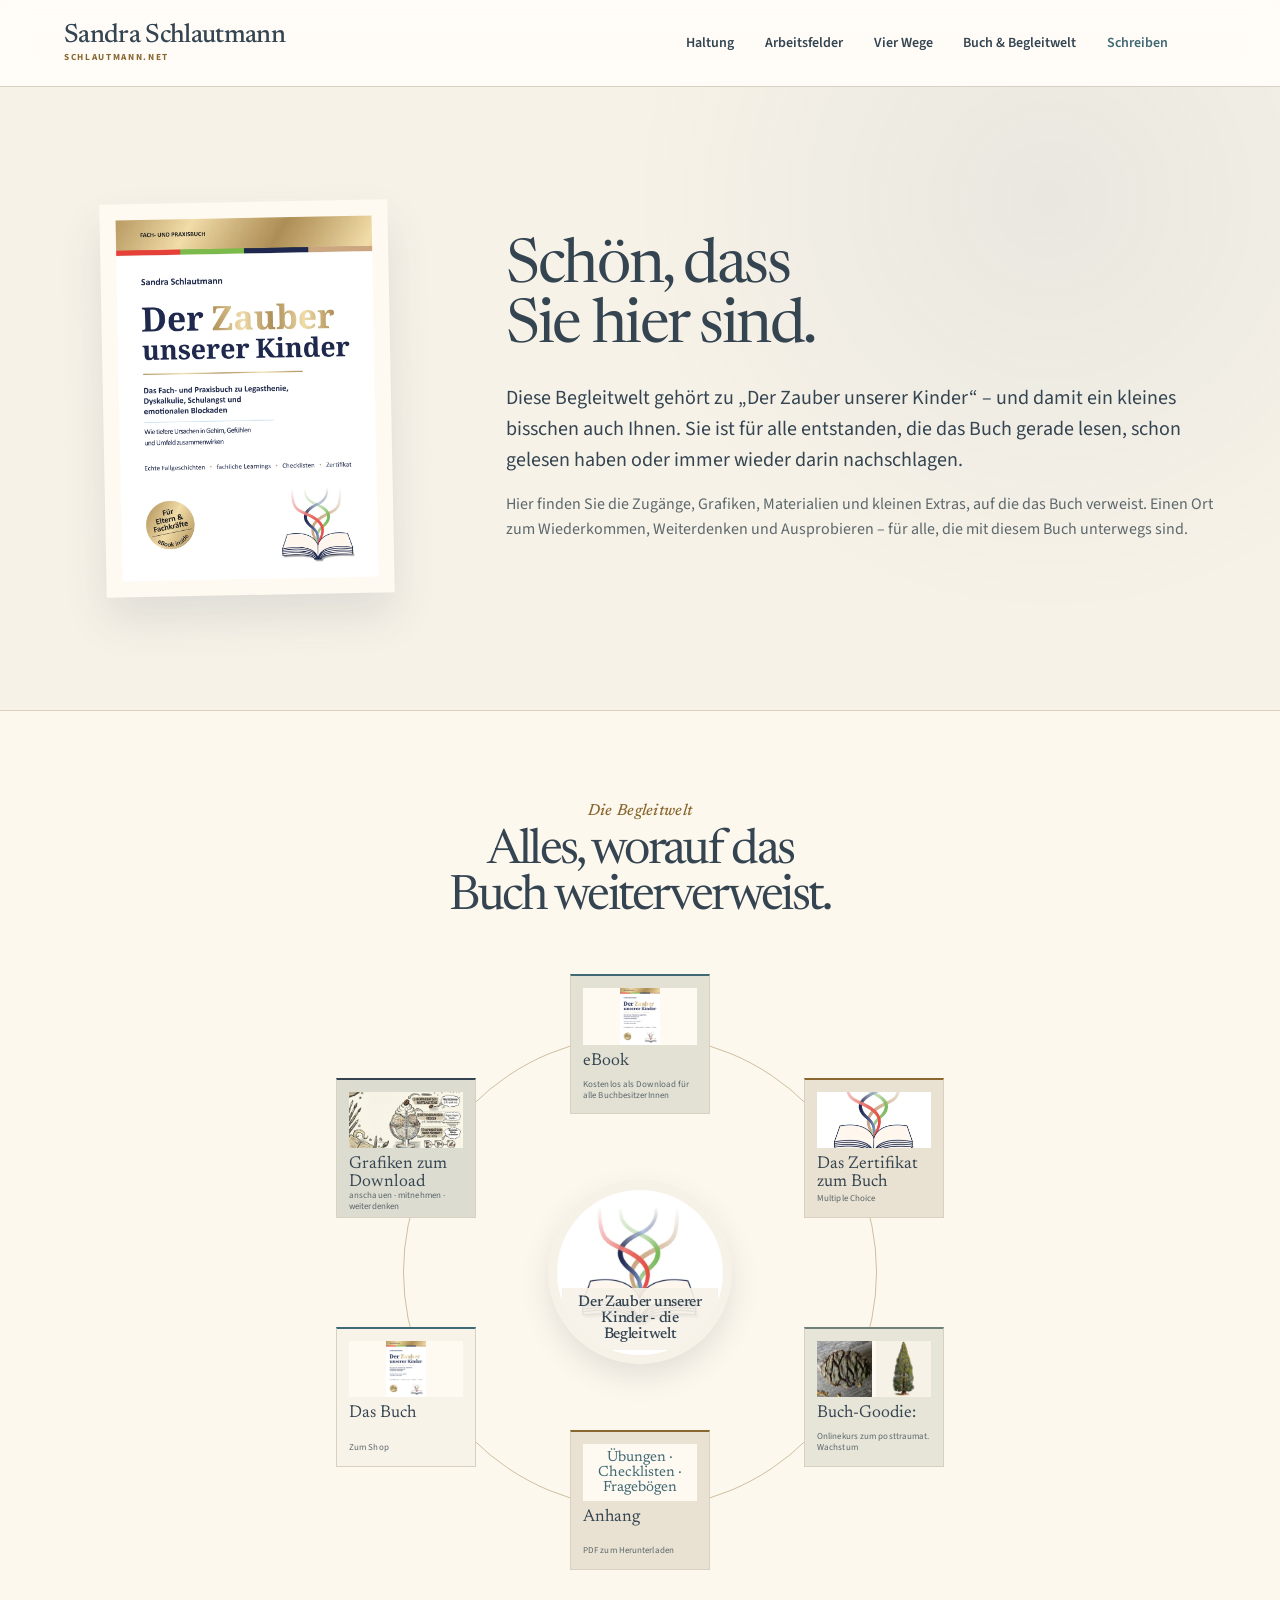
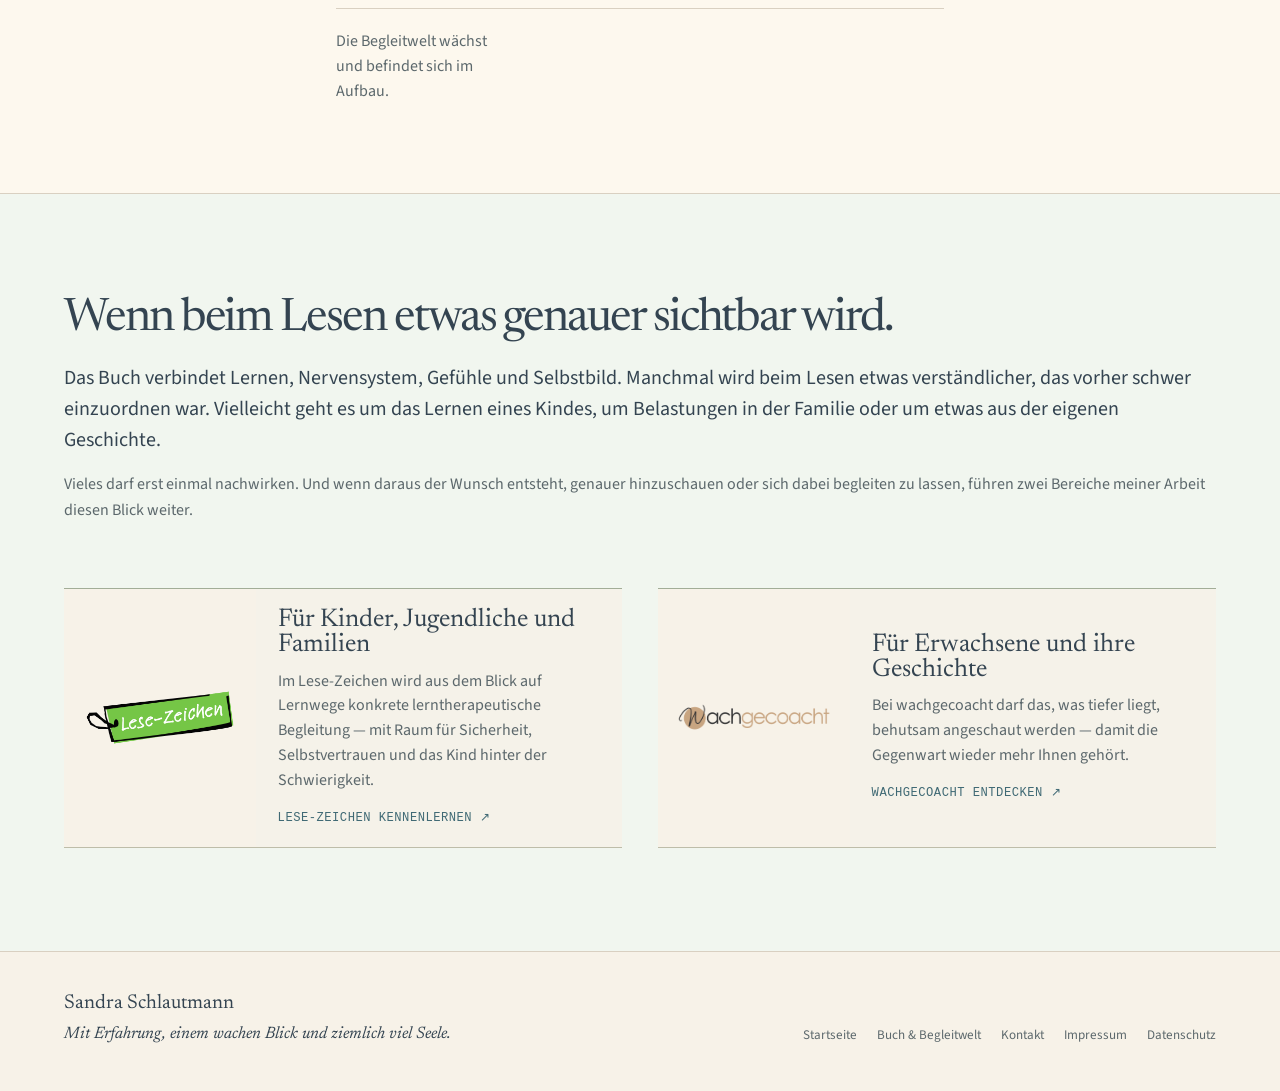
==== commit 72eba4d7: "Preview from develop 2324e82" ====
--- a/zauber/index.html
+++ b/zauber/index.html
@@ -9,7 +9,7 @@
     <link rel="canonical" href="https://schlautmann.net/zauber/">
     <title>Die Begleitwelt zum Buch · Sandra Schlautmann</title>
     <link rel="icon" href="data:image/svg+xml,%3Csvg xmlns='http://www.w3.org/2000/svg' viewBox='0 0 64 64'%3E%3Crect width='64' height='64' fill='%23f7f2e8'/%3E%3Ctext x='32' y='43' text-anchor='middle' font-family='Georgia,serif' font-size='38' fill='%23344551'%3ES%3C/text%3E%3C/svg%3E">
-    <link rel="stylesheet" href="../styles.css?v=20260922-1241">
+    <link rel="stylesheet" href="../styles.css?v=427f084">
   </head>
   <body>
     <a class="skip-link" href="#main-content">Zum Inhalt springen</a>
--- a/styles.css
+++ b/styles.css
@@ -3011,8 +3011,8 @@
 
 .zauber-welcome-grid {
   display: grid;
-  grid-template-columns: minmax(14rem, 0.74fr) minmax(0, 1.26fr);
-  gap: clamp(3rem, 9vw, 9rem);
+  grid-template-columns: minmax(14rem, 0.68fr) minmax(0, 1.32fr);
+  gap: clamp(2.5rem, 6vw, 6rem);
   align-items: center;
 }
 
@@ -3057,7 +3057,7 @@
 }
 
 .zauber-welcome-copy {
-  max-width: 42rem;
+  max-width: none;
 }
 
 .zauber-welcome-copy h1 {
@@ -3069,12 +3069,12 @@
 }
 
 .zauber-welcome-copy .lead-copy {
-  max-width: 43ch;
+  max-width: none;
   margin-top: 1.6rem;
 }
 
 .zauber-welcome-copy > p:not(.section-label):not(.lead-copy) {
-  max-width: 48ch;
+  max-width: none;
   margin-top: 1rem;
   color: var(--muted);
   line-height: 1.6;
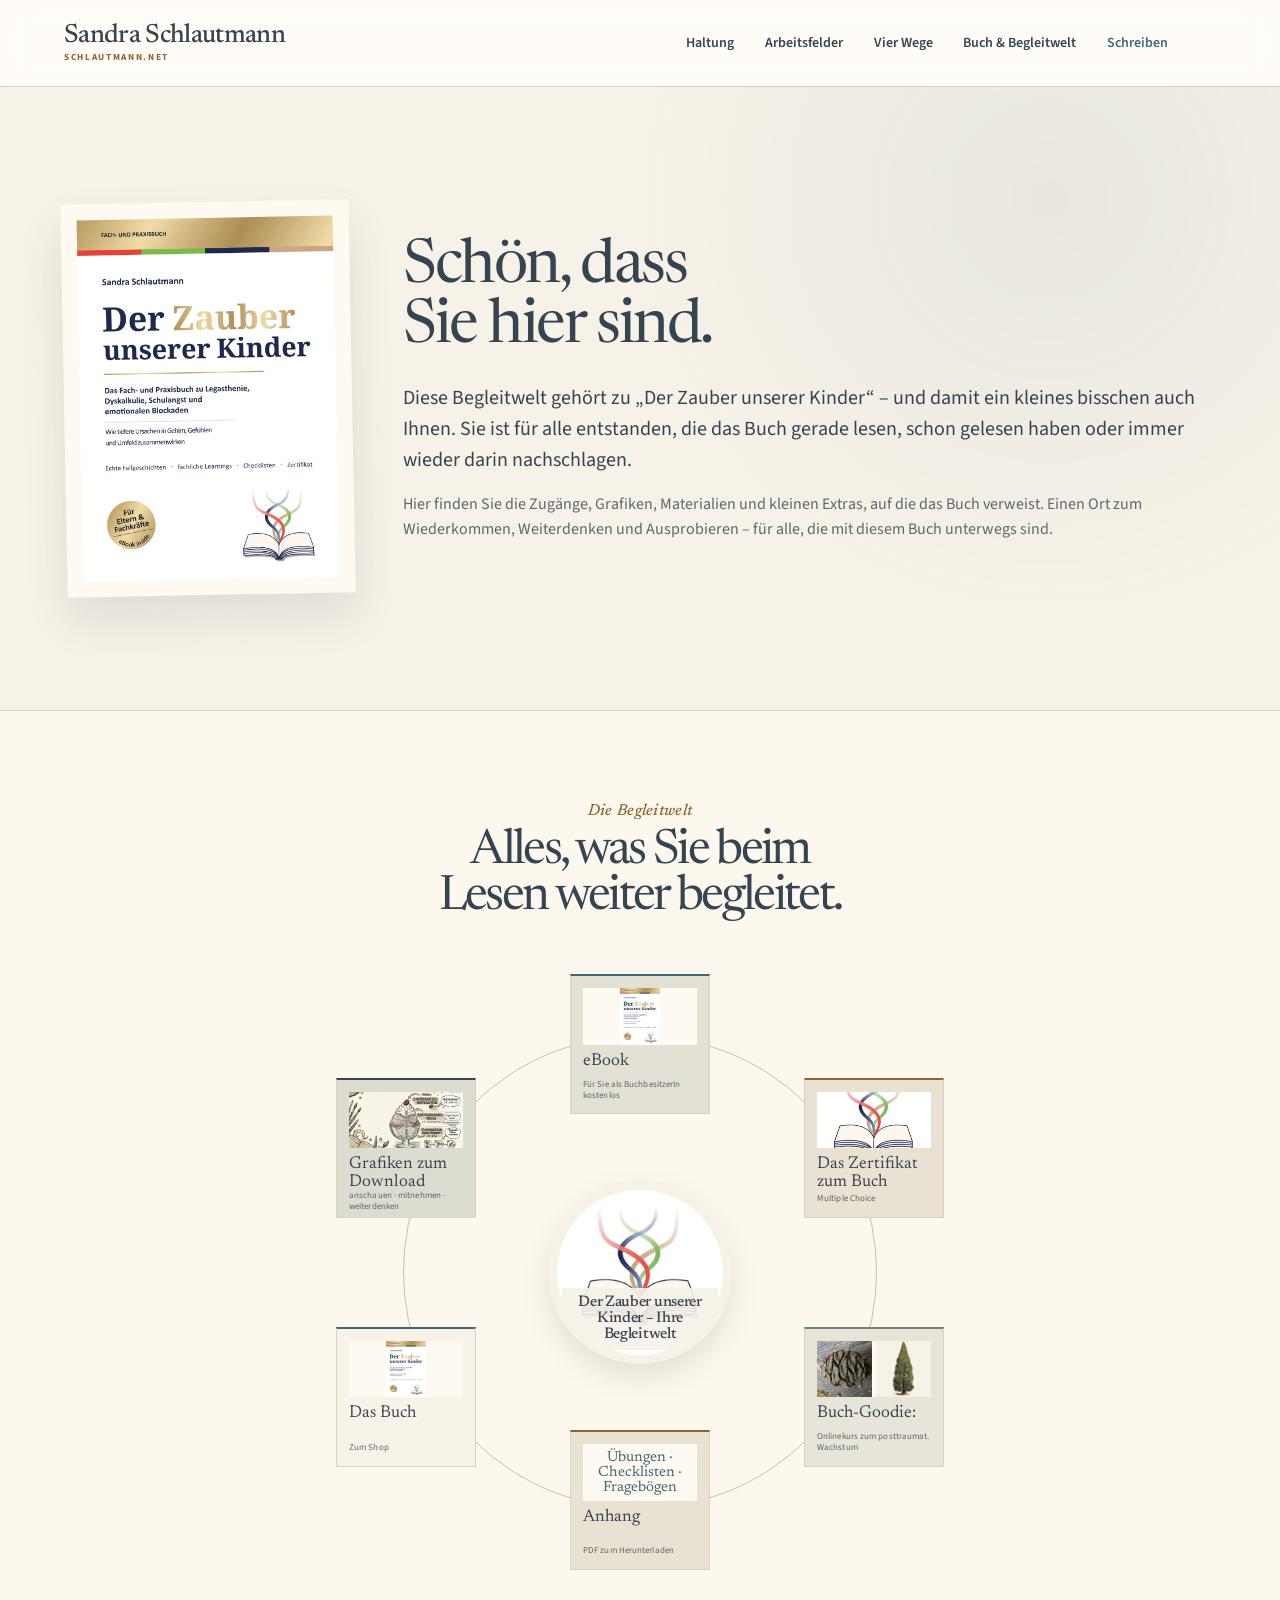
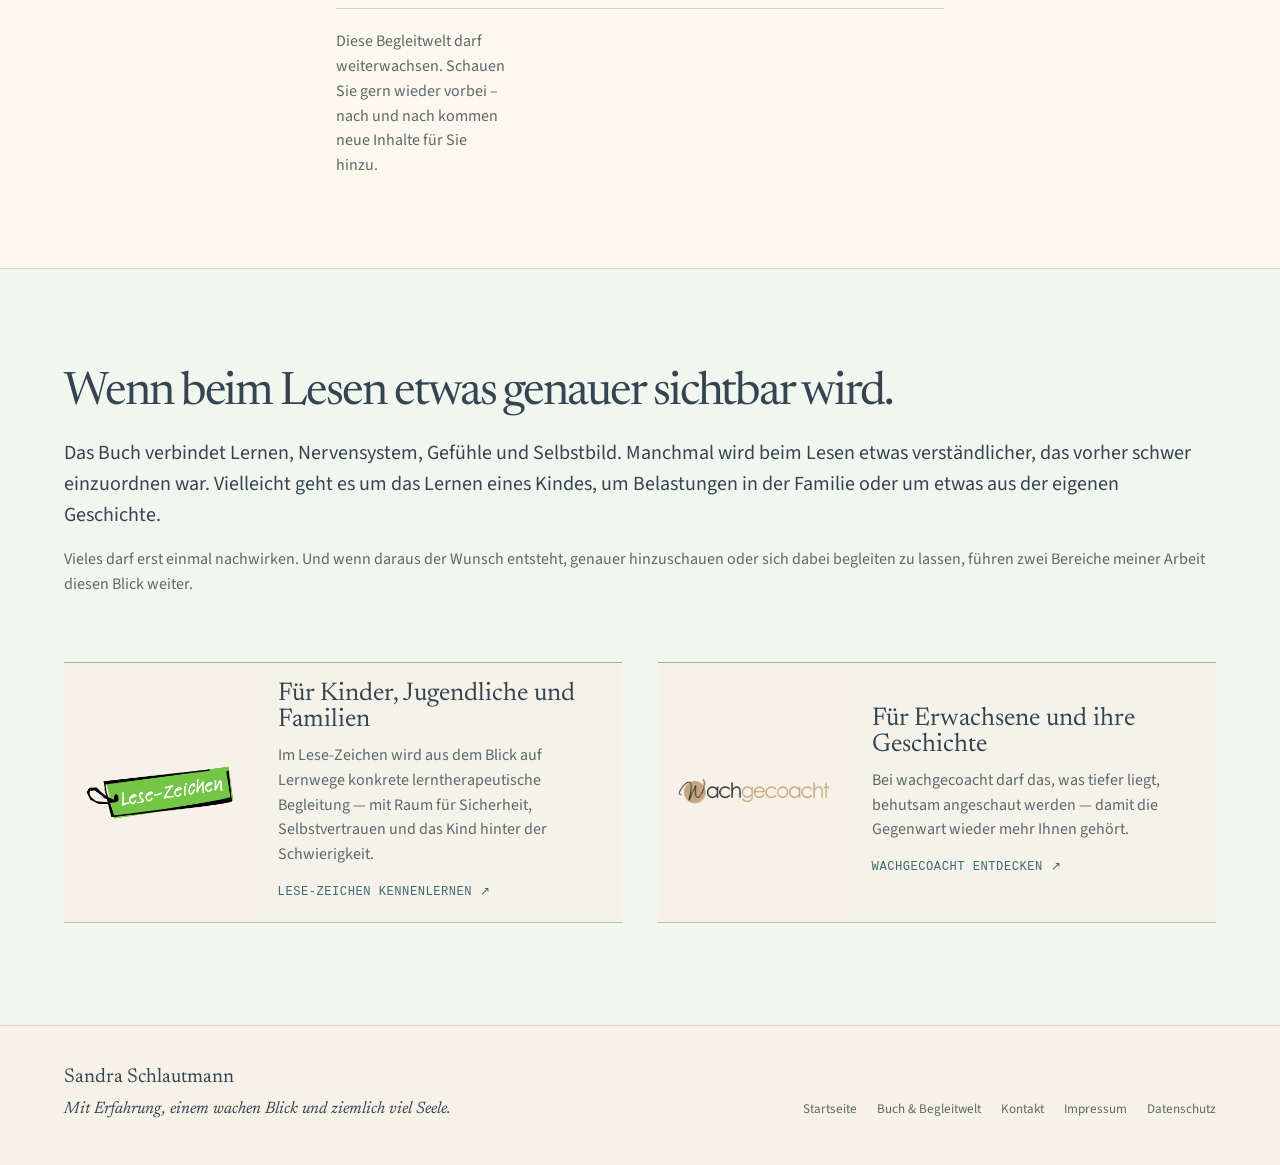
==== commit 2c2a2051: "Preview from develop 0f34aa5" ====
--- a/zauber/index.html
+++ b/zauber/index.html
@@ -9,7 +9,7 @@
     <link rel="canonical" href="https://schlautmann.net/zauber/">
     <title>Die Begleitwelt zum Buch · Sandra Schlautmann</title>
     <link rel="icon" href="data:image/svg+xml,%3Csvg xmlns='http://www.w3.org/2000/svg' viewBox='0 0 64 64'%3E%3Crect width='64' height='64' fill='%23f7f2e8'/%3E%3Ctext x='32' y='43' text-anchor='middle' font-family='Georgia,serif' font-size='38' fill='%23344551'%3ES%3C/text%3E%3C/svg%3E">
-    <link rel="stylesheet" href="../styles.css?v=427f084">
+    <link rel="stylesheet" href="../styles.css?v=20260922-1745">
   </head>
   <body>
     <a class="skip-link" href="#main-content">Zum Inhalt springen</a>
@@ -55,18 +55,18 @@
         <div class="container">
           <div class="zauber-circle-heading">
             <p class="section-label">Die Begleitwelt</p>
-            <h2 id="circle-title">Alles, worauf das Buch weiterverweist.</h2>
+            <h2 id="circle-title">Alles, was Sie beim Lesen weiter begleitet.</h2>
           </div>
 
           <nav class="zauber-orbit zauber-orbit--filled" aria-label="Begleitwelt zum Buch">
             <div class="zauber-orbit-center zauber-orbit-center--graphic">
               <img src="../assets/zauber/vier-pfade-buch.webp" width="900" height="900" alt="Skizziertes Buch mit vier bunten Pfaden aus dem Buchcover.">
-              <span>Der Zauber unserer Kinder - die Begleitwelt</span>
+              <span>Der Zauber unserer Kinder – Ihre Begleitwelt</span>
             </div>
 
             <a class="zauber-orbit-tile zauber-orbit-tile--ebook" href="#ebook-status">
               <span class="zauber-orbit-media zauber-orbit-media--cover"><img src="../assets/buchcover-vorderseite.webp" width="900" height="1270" alt="Buchcover als Gestaltung für das eBook"></span>
-              <span class="zauber-orbit-copy"><strong>eBook</strong><small>Kostenlos als Download für alle BuchbesitzerInnen</small></span>
+              <span class="zauber-orbit-copy"><strong>eBook</strong><small>Für Sie als BuchbesitzerIn kostenlos</small></span>
             </a>
 
             <a class="zauber-orbit-tile zauber-orbit-tile--graphics" href="grafiken/">
@@ -99,7 +99,7 @@
           </nav>
 
           <div class="zauber-circle-status" id="ebook-status">
-            <p>Die Begleitwelt wächst und befindet sich im Aufbau.</p>
+            <p>Diese Begleitwelt darf weiterwachsen. Schauen Sie gern wieder vorbei – nach und nach kommen neue Inhalte für Sie hinzu.</p>
           </div>
         </div>
       </section>
--- a/styles.css
+++ b/styles.css
@@ -3011,8 +3011,8 @@
 
 .zauber-welcome-grid {
   display: grid;
-  grid-template-columns: minmax(14rem, 0.68fr) minmax(0, 1.32fr);
-  gap: clamp(2.5rem, 6vw, 6rem);
+  grid-template-columns: minmax(14rem, 18rem) minmax(0, 1fr);
+  gap: clamp(2.25rem, 4vw, 4rem);
   align-items: center;
 }
 
